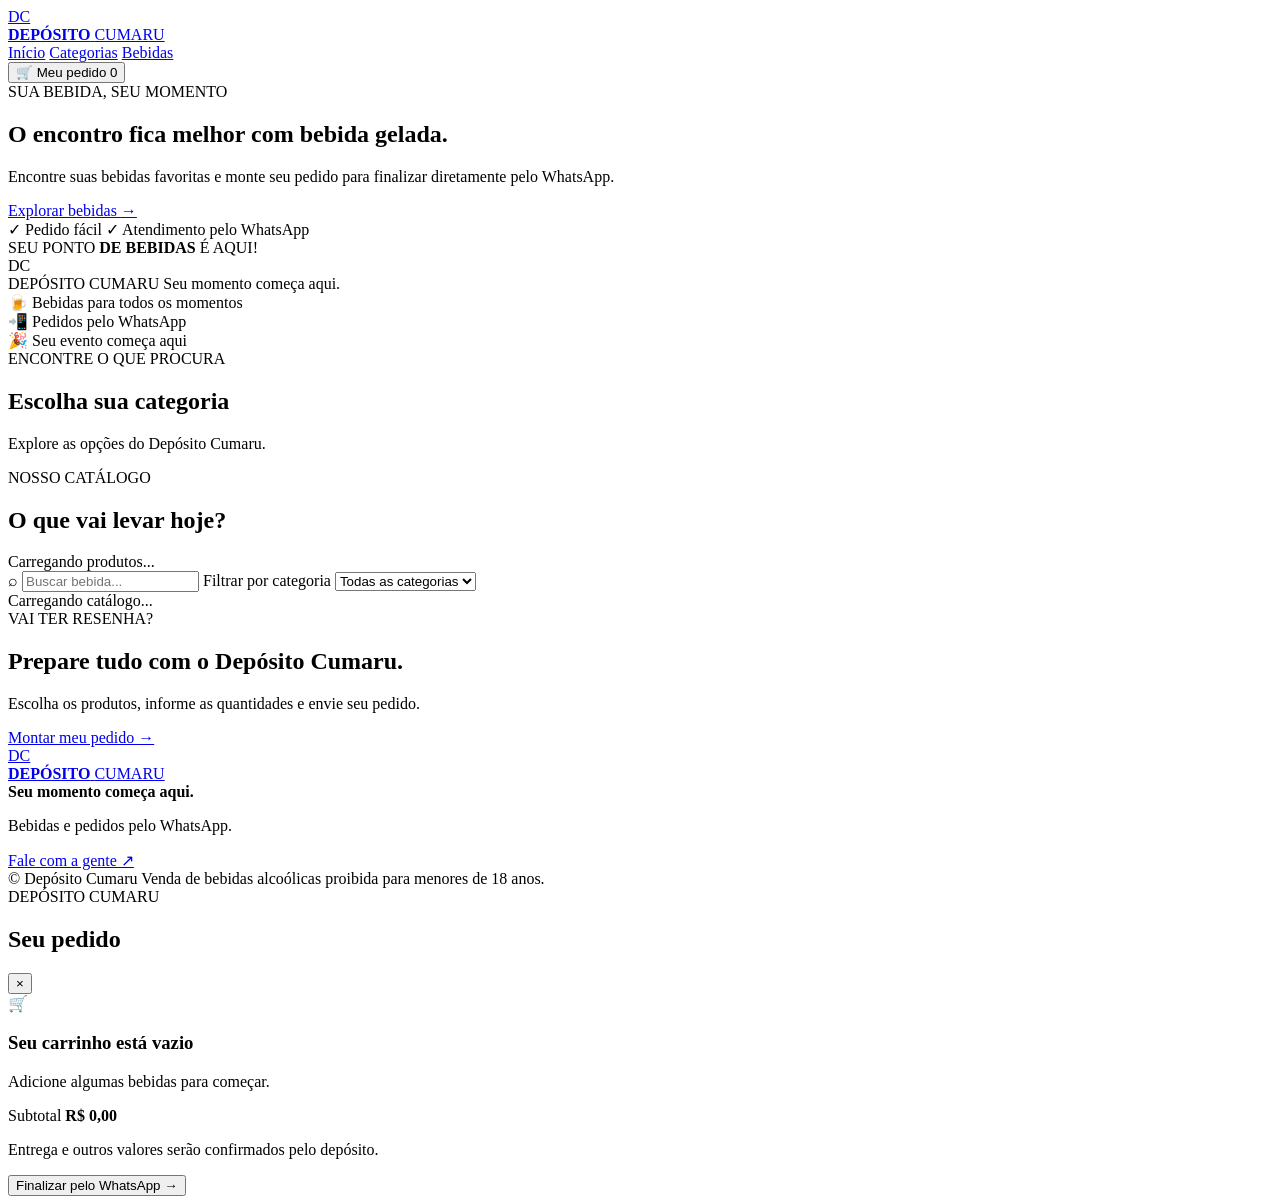
==== index.html @ f58489a1 "Create index.html" ====
<!DOCTYPE html>
<html lang="pt-BR">
<head>
  <meta charset="UTF-8">
  <meta name="viewport" content="width=device-width, initial-scale=1.0">
  <meta name="theme-color" content="#11120f">

  <title>Depósito Cumaru | Bebidas e Conveniência</title>

  <meta name="description"
    content="Peça suas bebidas no Depósito Cumaru. Confira nosso catálogo e faça seu pedido pelo WhatsApp.">

  <link rel="stylesheet" href="style.css">

  <script src="script.js" defer></script>
</head>

<body>

  <!-- AVISO DE EVENTO -->
  <div id="aviso-evento" class="aviso-evento" hidden>
    <span class="ponto-evento"></span>
    <span>Preços especiais para o evento de hoje!</span>
  </div>

  <!-- CABEÇALHO -->
  <header class="cabecalho">
    <div class="container cabecalho-conteudo">

      <a href="#" class="marca" aria-label="Depósito Cumaru - Início">
        <div class="marca-icone">DC</div>
        <div class="marca-textos">
          <strong>DEPÓSITO</strong>
          <span>CUMARU</span>
        </div>
      </a>

      <nav class="navegacao">
        <a href="#inicio">Início</a>
        <a href="#categorias">Categorias</a>
        <a href="#produtos">Bebidas</a>
      </nav>

      <button
        class="botao-carrinho"
        id="abrir-carrinho"
        type="button"
        aria-label="Abrir carrinho de compras">

        <span aria-hidden="true">🛒</span>
        <span>Meu pedido</span>
        <span class="contador-carrinho" id="contador-carrinho">0</span>
      </button>

    </div>
  </header>

  <main>

    <!-- DESTAQUE PRINCIPAL -->
    <section class="hero" id="inicio">
      <div class="container hero-conteudo">

        <div class="hero-texto">
          <span class="etiqueta">
            <span class="ponto-verde"></span>
            SUA BEBIDA, SEU MOMENTO
          </span>

          <h1>
            O encontro fica melhor
            com <span>bebida gelada.</span>
          </h1>

          <p>
            Encontre suas bebidas favoritas e monte seu pedido
            para finalizar diretamente pelo WhatsApp.
          </p>

          <a href="#produtos" class="botao-principal">
            Explorar bebidas <span aria-hidden="true">→</span>
          </a>

          <div class="hero-beneficios">
            <span>✓ Pedido fácil</span>
            <span>✓ Atendimento pelo WhatsApp</span>
          </div>
        </div>

        <div class="hero-imagem">
          <div class="hero-selo">
            <span>SEU PONTO</span>
            <strong>DE BEBIDAS</strong>
            <span>É AQUI!</span>
          </div>

          <div class="hero-grafismo" aria-hidden="true">DC</div>
          <div class="hero-legenda">
            <span>DEPÓSITO CUMARU</span>
            <span>Seu momento começa aqui.</span>
          </div>
        </div>

      </div>
    </section>

    <!-- FAIXA DE INFORMAÇÕES -->
    <section class="faixa-informacoes">
      <div class="container faixa-conteudo">
        <div>
          <span class="informacao-icone">🍺</span>
          <span>Bebidas para todos os momentos</span>
        </div>

        <div>
          <span class="informacao-icone">📲</span>
          <span>Pedidos pelo WhatsApp</span>
        </div>

        <div>
          <span class="informacao-icone">🎉</span>
          <span>Seu evento começa aqui</span>
        </div>
      </div>
    </section>

    <!-- CATEGORIAS -->
    <section class="secao secao-categorias" id="categorias">
      <div class="container">

        <div class="titulo-secao">
          <div>
            <span class="sobretitulo">ENCONTRE O QUE PROCURA</span>
            <h2>Escolha sua categoria</h2>
          </div>

          <p>Explore as opções do Depósito Cumaru.</p>
        </div>

        <div class="categorias-lista" id="lista-categorias">
          <!-- Gerado pelo JavaScript -->
        </div>

      </div>
    </section>

    <!-- CATÁLOGO -->
    <section class="secao secao-produtos" id="produtos">
      <div class="container">

        <div class="titulo-secao">
          <div>
            <span class="sobretitulo">NOSSO CATÁLOGO</span>
            <h2>O que vai levar hoje?</h2>
          </div>

          <span class="quantidade-produtos" id="quantidade-produtos">
            Carregando produtos...
          </span>
        </div>

        <div class="ferramentas-produtos">

          <label class="campo-busca">
            <span aria-hidden="true">⌕</span>
            <input
              type="search"
              id="buscar-produto"
              placeholder="Buscar bebida..."
              autocomplete="off"
              aria-label="Buscar produto">
          </label>

          <label class="campo-filtro">
            <span class="sr-only">Filtrar por categoria</span>
            <select id="filtro-categoria">
              <option value="todas">Todas as categorias</option>
            </select>
          </label>

        </div>

        <div class="mensagem-carregamento" id="estado-produtos" role="status">
          Carregando catálogo...
        </div>

        <div class="grade-produtos" id="grade-produtos">
          <!-- Os produtos serão carregados do produtos.json -->
        </div>

      </div>
    </section>

    <!-- CHAMADA PARA PEDIDOS -->
    <section class="secao-chamada">
      <div class="container chamada-conteudo">
        <div>
          <span class="sobretitulo">VAI TER RESENHA?</span>
          <h2>Prepare tudo com o Depósito Cumaru.</h2>
          <p>Escolha os produtos, informe as quantidades e envie seu pedido.</p>
        </div>

        <a href="#produtos" class="botao-principal botao-claro">
          Montar meu pedido →
        </a>
      </div>
    </section>

  </main>

  <!-- RODAPÉ -->
  <footer class="rodape">
    <div class="container rodape-conteudo">

      <a href="#inicio" class="marca marca-rodape">
        <div class="marca-icone">DC</div>
        <div class="marca-textos">
          <strong>DEPÓSITO</strong>
          <span>CUMARU</span>
        </div>
      </a>

      <div class="rodape-info">
        <strong>Seu momento começa aqui.</strong>
        <p>Bebidas e pedidos pelo WhatsApp.</p>
      </div>

      <a
        href="#"
        id="link-whatsapp-rodape"
        class="link-whatsapp"
        target="_blank"
        rel="noopener noreferrer">
        Fale com a gente ↗
      </a>

    </div>

    <div class="container rodape-final">
      <span>© <span id="ano-atual"></span> Depósito Cumaru</span>
      <span>Venda de bebidas alcoólicas proibida para menores de 18 anos.</span>
    </div>
  </footer>

  <!-- FUNDO DO CARRINHO -->
  <div class="fundo-modal" id="fundo-modal" hidden></div>

  <!-- CARRINHO LATERAL -->
  <aside
    class="painel-carrinho"
    id="painel-carrinho"
    aria-label="Seu pedido"
    aria-hidden="true"
    inert>

    <div class="carrinho-cabecalho">
      <div>
        <span class="sobretitulo">DEPÓSITO CUMARU</span>
        <h2>Seu pedido</h2>
      </div>

      <button
        type="button"
        class="botao-fechar"
        id="fechar-carrinho"
        aria-label="Fechar carrinho">×</button>
    </div>

    <div class="carrinho-itens" id="itens-carrinho">
      <div class="carrinho-vazio">
        <span aria-hidden="true">🛒</span>
        <h3>Seu carrinho está vazio</h3>
        <p>Adicione algumas bebidas para começar.</p>
      </div>
    </div>

    <div class="carrinho-rodape">
      <div class="linha-total">
        <span>Subtotal</span>
        <strong id="subtotal-carrinho">R$ 0,00</strong>
      </div>

      <p class="aviso-total">
        Entrega e outros valores serão confirmados pelo depósito.
      </p>

      <button
        type="button"
        class="botao-principal botao-finalizar"
        id="finalizar-pedido">
        Finalizar pelo WhatsApp →
      </button>
    </div>

  </aside>

  <!-- NOTIFICAÇÕES -->
  <div class="notificacao" id="notificacao" role="status" aria-live="polite"></div>

</body>
</html>
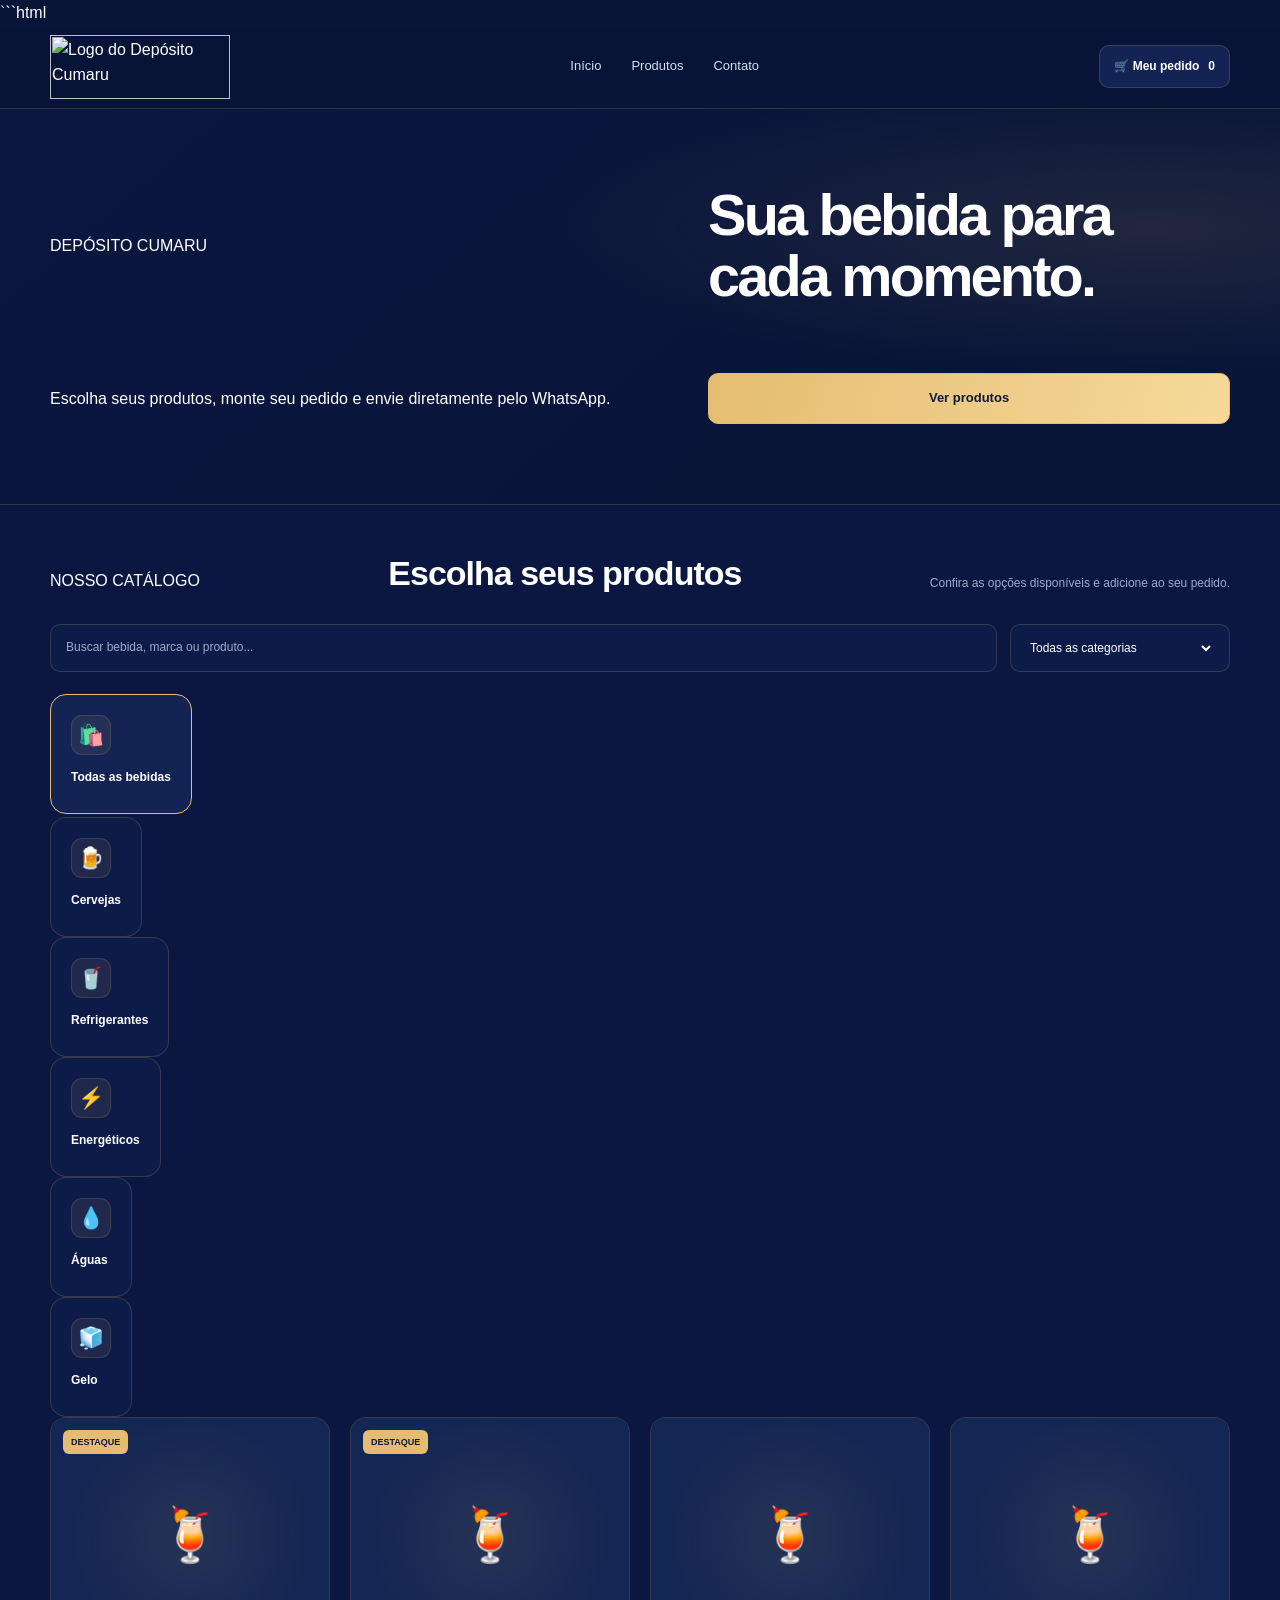
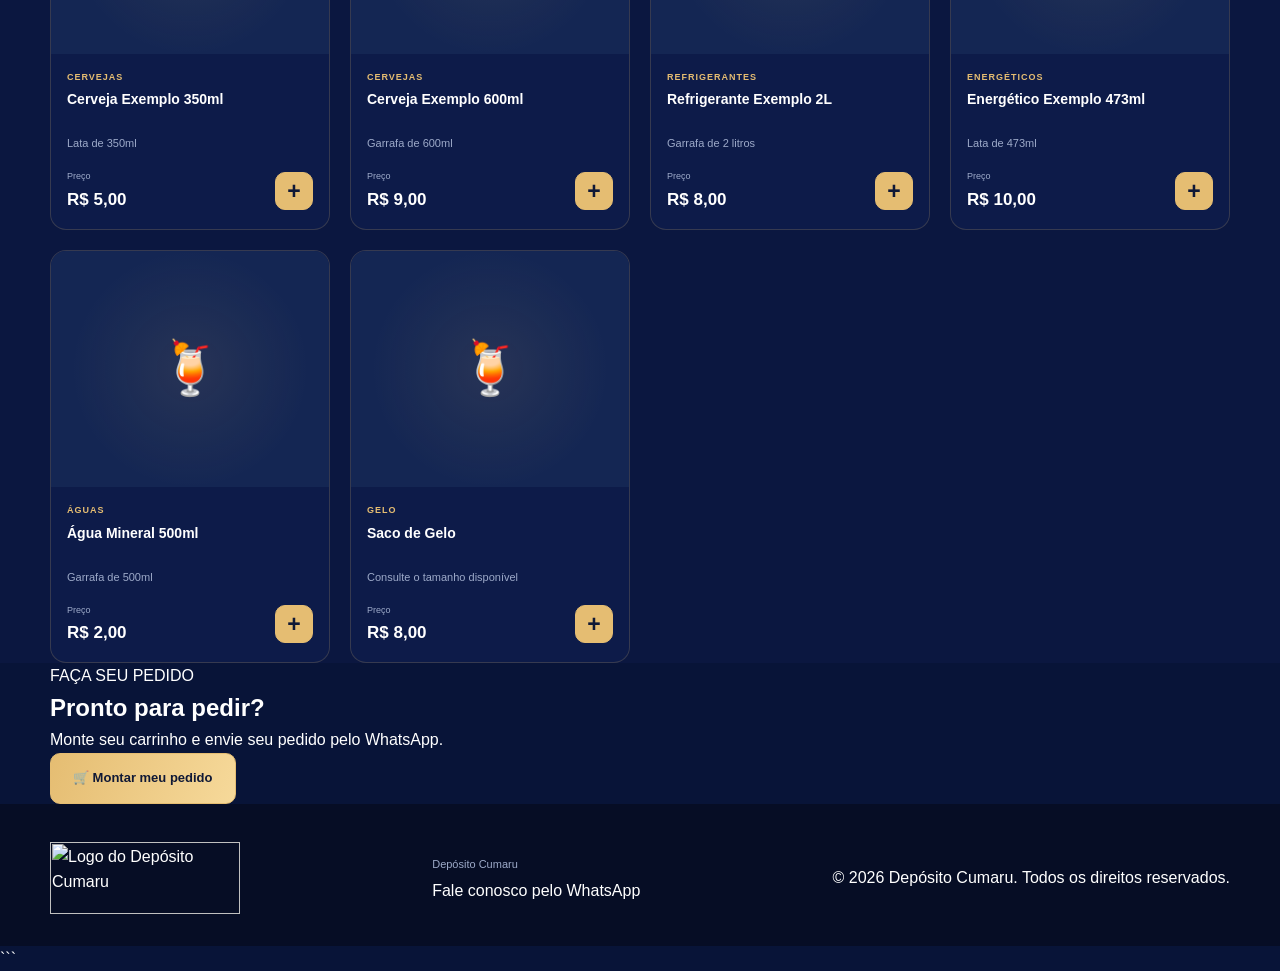
==== commit 8655eaeb: "Update index.html" ====
--- a/index.html
+++ b/index.html
@@ -1,302 +1,252 @@
-
+```html
 <!DOCTYPE html>
 <html lang="pt-BR">
 <head>
   <meta charset="UTF-8">
   <meta name="viewport" content="width=device-width, initial-scale=1.0">
-  <meta name="theme-color" content="#11120f">
-
+  <meta name="theme-color" content="#101F5C">
+  <meta name="description" content="Depósito Cumaru: bebidas, cervejas, refrigerantes, gelo e pedidos pelo WhatsApp.">
   <title>Depósito Cumaru | Bebidas e Conveniência</title>
 
-  <meta name="description"
-    content="Peça suas bebidas no Depósito Cumaru. Confira nosso catálogo e faça seu pedido pelo WhatsApp.">
-
   <link rel="stylesheet" href="style.css">
-
   <script src="script.js" defer></script>
 </head>
 
 <body>
-
-  <!-- AVISO DE EVENTO -->
-  <div id="aviso-evento" class="aviso-evento" hidden>
-    <span class="ponto-evento"></span>
-    <span>Preços especiais para o evento de hoje!</span>
-  </div>
-
-  <!-- CABEÇALHO -->
   <header class="cabecalho">
     <div class="container cabecalho-conteudo">
 
-      <a href="#" class="marca" aria-label="Depósito Cumaru - Início">
-        <div class="marca-icone">DC</div>
-        <div class="marca-textos">
-          <strong>DEPÓSITO</strong>
-          <span>CUMARU</span>
-        </div>
+      <a href="#inicio" class="marca" aria-label="Depósito Cumaru - Início">
+        <img
+          src="assets/logo-cumaru.jpeg"
+          alt="Logo do Depósito Cumaru"
+          class="logo-oficial"
+          width="180"
+          height="64">
       </a>
 
-      <nav class="navegacao">
+      <nav class="navegacao" aria-label="Menu principal">
         <a href="#inicio">Início</a>
-        <a href="#categorias">Categorias</a>
-        <a href="#produtos">Bebidas</a>
+        <a href="#produtos">Produtos</a>
+        <a href="#contato">Contato</a>
       </nav>
 
       <button
+        id="abrir-carrinho"
         class="botao-carrinho"
-        id="abrir-carrinho"
         type="button"
         aria-label="Abrir carrinho de compras">
-
-        <span aria-hidden="true">🛒</span>
-        <span>Meu pedido</span>
-        <span class="contador-carrinho" id="contador-carrinho">0</span>
+        🛒 Meu pedido
+        <span id="contador-carrinho">0</span>
       </button>
 
     </div>
   </header>
 
   <main>
-
-    <!-- DESTAQUE PRINCIPAL -->
-    <section class="hero" id="inicio">
+    <section id="inicio" class="hero">
       <div class="container hero-conteudo">
-
-        <div class="hero-texto">
-          <span class="etiqueta">
-            <span class="ponto-verde"></span>
-            SUA BEBIDA, SEU MOMENTO
-          </span>
-
-          <h1>
-            O encontro fica melhor
-            com <span>bebida gelada.</span>
-          </h1>
-
+        <span class="etiqueta-hero">DEPÓSITO CUMARU</span>
+
+        <h1>Sua bebida para cada momento.</h1>
+
+        <p>
+          Escolha seus produtos, monte seu pedido e envie
+          diretamente pelo WhatsApp.
+        </p>
+
+        <a href="#produtos" class="botao-principal">
+          Ver produtos
+        </a>
+      </div>
+    </section>
+
+    <section id="aviso-evento" class="aviso-evento" hidden>
+      <div class="container">
+        <p id="texto-aviso-evento"></p>
+      </div>
+    </section>
+
+    <section id="produtos" class="secao-produtos">
+      <div class="container">
+
+        <div class="titulo-secao">
+          <span class="subtitulo">NOSSO CATÁLOGO</span>
+          <h2>Escolha seus produtos</h2>
           <p>
-            Encontre suas bebidas favoritas e monte seu pedido
-            para finalizar diretamente pelo WhatsApp.
+            Confira as opções disponíveis e adicione ao seu pedido.
           </p>
-
-          <a href="#produtos" class="botao-principal">
-            Explorar bebidas <span aria-hidden="true">→</span>
-          </a>
-
-          <div class="hero-beneficios">
-            <span>✓ Pedido fácil</span>
-            <span>✓ Atendimento pelo WhatsApp</span>
-          </div>
-        </div>
-
-        <div class="hero-imagem">
-          <div class="hero-selo">
-            <span>SEU PONTO</span>
-            <strong>DE BEBIDAS</strong>
-            <span>É AQUI!</span>
-          </div>
-
-          <div class="hero-grafismo" aria-hidden="true">DC</div>
-          <div class="hero-legenda">
-            <span>DEPÓSITO CUMARU</span>
-            <span>Seu momento começa aqui.</span>
-          </div>
-        </div>
-
-      </div>
-    </section>
-
-    <!-- FAIXA DE INFORMAÇÕES -->
-    <section class="faixa-informacoes">
-      <div class="container faixa-conteudo">
-        <div>
-          <span class="informacao-icone">🍺</span>
-          <span>Bebidas para todos os momentos</span>
-        </div>
-
-        <div>
-          <span class="informacao-icone">📲</span>
-          <span>Pedidos pelo WhatsApp</span>
-        </div>
-
-        <div>
-          <span class="informacao-icone">🎉</span>
-          <span>Seu evento começa aqui</span>
-        </div>
-      </div>
-    </section>
-
-    <!-- CATEGORIAS -->
-    <section class="secao secao-categorias" id="categorias">
-      <div class="container">
-
-        <div class="titulo-secao">
-          <div>
-            <span class="sobretitulo">ENCONTRE O QUE PROCURA</span>
-            <h2>Escolha sua categoria</h2>
-          </div>
-
-          <p>Explore as opções do Depósito Cumaru.</p>
-        </div>
-
-        <div class="categorias-lista" id="lista-categorias">
-          <!-- Gerado pelo JavaScript -->
-        </div>
-
-      </div>
-    </section>
-
-    <!-- CATÁLOGO -->
-    <section class="secao secao-produtos" id="produtos">
-      <div class="container">
-
-        <div class="titulo-secao">
-          <div>
-            <span class="sobretitulo">NOSSO CATÁLOGO</span>
-            <h2>O que vai levar hoje?</h2>
-          </div>
-
-          <span class="quantidade-produtos" id="quantidade-produtos">
-            Carregando produtos...
-          </span>
         </div>
 
         <div class="ferramentas-produtos">
-
           <label class="campo-busca">
-            <span aria-hidden="true">⌕</span>
+            <span class="sr-only">Buscar produto</span>
             <input
+              id="buscar-produto"
               type="search"
-              id="buscar-produto"
-              placeholder="Buscar bebida..."
-              autocomplete="off"
-              aria-label="Buscar produto">
+              placeholder="Buscar bebida, marca ou produto..."
+              autocomplete="off">
           </label>
 
           <label class="campo-filtro">
             <span class="sr-only">Filtrar por categoria</span>
             <select id="filtro-categoria">
-              <option value="todas">Todas as categorias</option>
+              <option value="">Todas as categorias</option>
             </select>
           </label>
-
-        </div>
-
-        <div class="mensagem-carregamento" id="estado-produtos" role="status">
-          Carregando catálogo...
-        </div>
-
-        <div class="grade-produtos" id="grade-produtos">
-          <!-- Os produtos serão carregados do produtos.json -->
-        </div>
-
-      </div>
-    </section>
-
-    <!-- CHAMADA PARA PEDIDOS -->
-    <section class="secao-chamada">
-      <div class="container chamada-conteudo">
+        </div>
+
+        <div
+          id="lista-categorias"
+          class="lista-categorias"
+          aria-label="Categorias de produtos">
+        </div>
+
+        <div
+          id="grade-produtos"
+          class="grade-produtos"
+          aria-live="polite">
+          <p class="mensagem-carregamento">
+            Carregando produtos...
+          </p>
+        </div>
+
+        <p
+          id="mensagem-catalogo"
+          class="mensagem-catalogo"
+          role="status"
+          hidden>
+        </p>
+
+      </div>
+    </section>
+
+    <section id="contato" class="secao-contato">
+      <div class="container contato-conteudo">
+
         <div>
-          <span class="sobretitulo">VAI TER RESENHA?</span>
-          <h2>Prepare tudo com o Depósito Cumaru.</h2>
-          <p>Escolha os produtos, informe as quantidades e envie seu pedido.</p>
-        </div>
-
-        <a href="#produtos" class="botao-principal botao-claro">
-          Montar meu pedido →
-        </a>
-      </div>
-    </section>
-
+          <span class="subtitulo">FAÇA SEU PEDIDO</span>
+          <h2>Pronto para pedir?</h2>
+          <p>
+            Monte seu carrinho e envie seu pedido pelo WhatsApp.
+          </p>
+        </div>
+
+        <button
+          id="abrir-carrinho-contato"
+          class="botao-principal"
+          type="button">
+          🛒 Montar meu pedido
+        </button>
+
+      </div>
+    </section>
   </main>
 
-  <!-- RODAPÉ -->
   <footer class="rodape">
     <div class="container rodape-conteudo">
 
-      <a href="#inicio" class="marca marca-rodape">
-        <div class="marca-icone">DC</div>
-        <div class="marca-textos">
-          <strong>DEPÓSITO</strong>
-          <span>CUMARU</span>
-        </div>
+      <a
+        href="#inicio"
+        class="marca marca-rodape"
+        aria-label="Voltar ao início">
+
+        <img
+          src="assets/logo-cumaru.jpeg"
+          alt="Logo do Depósito Cumaru"
+          class="logo-oficial"
+          width="190"
+          height="72">
       </a>
 
       <div class="rodape-info">
-        <strong>Seu momento começa aqui.</strong>
-        <p>Bebidas e pedidos pelo WhatsApp.</p>
-      </div>
-
-      <a
-        href="#"
-        id="link-whatsapp-rodape"
-        class="link-whatsapp"
-        target="_blank"
-        rel="noopener noreferrer">
-        Fale com a gente ↗
-      </a>
-
-    </div>
-
-    <div class="container rodape-final">
-      <span>© <span id="ano-atual"></span> Depósito Cumaru</span>
-      <span>Venda de bebidas alcoólicas proibida para menores de 18 anos.</span>
+        <p class="nome-rodape">Depósito Cumaru</p>
+
+        <p id="endereco-rodape"></p>
+
+        <a
+          id="link-whatsapp-rodape"
+          href="#"
+          target="_blank"
+          rel="noopener noreferrer">
+          Fale conosco pelo WhatsApp
+        </a>
+      </div>
+
+      <p class="copyright">
+        © <span id="ano-atual"></span> Depósito Cumaru.
+        Todos os direitos reservados.
+      </p>
+
     </div>
   </footer>
 
-  <!-- FUNDO DO CARRINHO -->
-  <div class="fundo-modal" id="fundo-modal" hidden></div>
-
-  <!-- CARRINHO LATERAL -->
+  <div
+    id="fundo-modal"
+    class="fundo-modal"
+    hidden>
+  </div>
+
   <aside
+    id="painel-carrinho"
     class="painel-carrinho"
-    id="painel-carrinho"
-    aria-label="Seu pedido"
+    role="dialog"
+    aria-modal="true"
+    aria-labelledby="titulo-carrinho"
     aria-hidden="true"
-    inert>
-
-    <div class="carrinho-cabecalho">
+    tabindex="-1">
+
+    <div class="cabecalho-carrinho">
       <div>
-        <span class="sobretitulo">DEPÓSITO CUMARU</span>
-        <h2>Seu pedido</h2>
+        <span class="subtitulo">SEU PEDIDO</span>
+        <h2 id="titulo-carrinho">Meu carrinho</h2>
       </div>
 
       <button
+        id="fechar-carrinho"
+        class="botao-fechar"
         type="button"
-        class="botao-fechar"
-        id="fechar-carrinho"
-        aria-label="Fechar carrinho">×</button>
-    </div>
-
-    <div class="carrinho-itens" id="itens-carrinho">
-      <div class="carrinho-vazio">
-        <span aria-hidden="true">🛒</span>
-        <h3>Seu carrinho está vazio</h3>
-        <p>Adicione algumas bebidas para começar.</p>
-      </div>
-    </div>
-
-    <div class="carrinho-rodape">
-      <div class="linha-total">
-        <span>Subtotal</span>
+        aria-label="Fechar carrinho">
+        ×
+      </button>
+    </div>
+
+    <div
+      id="itens-carrinho"
+      class="itens-carrinho"
+      aria-live="polite">
+      <p>Seu carrinho está vazio.</p>
+    </div>
+
+    <div class="resumo-carrinho">
+      <div class="linha-subtotal">
+        <span>Subtotal estimado</span>
         <strong id="subtotal-carrinho">R$ 0,00</strong>
       </div>
 
-      <p class="aviso-total">
-        Entrega e outros valores serão confirmados pelo depósito.
+      <p class="observacao-carrinho">
+        O valor final, a disponibilidade e a entrega serão
+        confirmados pelo depósito.
       </p>
 
       <button
-        type="button"
+        id="finalizar-pedido"
         class="botao-principal botao-finalizar"
-        id="finalizar-pedido">
-        Finalizar pelo WhatsApp →
+        type="button">
+        Finalizar pelo WhatsApp
       </button>
     </div>
 
   </aside>
 
-  <!-- NOTIFICAÇÕES -->
-  <div class="notificacao" id="notificacao" role="status" aria-live="polite"></div>
+  <div
+    id="notificacao"
+    class="notificacao"
+    role="status"
+    aria-live="polite"
+    hidden>
+  </div>
 
 </body>
 </html>
+```
--- a/style.css
+++ b/style.css
@@ -0,0 +1,1419 @@
+
+/* =========================================
+   DEPÓSITO CUMARU
+   Identidade: Azul-marinho + Dourado
+========================================= */
+
+:root {
+  --fundo: #081438;
+  --fundo-secundario: #0d1b49;
+  --card: #122354;
+  --card-hover: #192d61;
+
+  --azul: #172a65;
+  --azul-claro: #233b7d;
+
+  --dourado: #e5bd72;
+  --dourado-claro: #f6d99a;
+  --dourado-escuro: #ad7c31;
+
+  --branco: #ffffff;
+  --texto: #d7ddef;
+  --texto-fraco: #9daac9;
+  --borda: rgba(229, 189, 114, 0.19);
+
+  --perigo: #ff7777;
+  --raio: 16px;
+  --largura: 1180px;
+}
+
+* {
+  box-sizing: border-box;
+  margin: 0;
+  padding: 0;
+}
+
+html {
+  scroll-behavior: smooth;
+  scroll-padding-top: 100px;
+}
+
+body {
+  background: var(--fundo);
+  color: var(--branco);
+  font-family: Arial, Helvetica, sans-serif;
+  line-height: 1.6;
+  -webkit-font-smoothing: antialiased;
+}
+
+body.modal-aberto {
+  overflow: hidden;
+}
+
+button,
+input,
+select {
+  font: inherit;
+}
+
+button,
+a,
+select {
+  -webkit-tap-highlight-color: transparent;
+}
+
+button {
+  cursor: pointer;
+}
+
+button:disabled {
+  cursor: not-allowed;
+  opacity: 0.5;
+}
+
+button:focus-visible,
+a:focus-visible,
+input:focus-visible,
+select:focus-visible {
+  outline: 2px solid var(--dourado);
+  outline-offset: 4px;
+}
+
+a {
+  color: inherit;
+  text-decoration: none;
+}
+
+img {
+  display: block;
+  max-width: 100%;
+}
+
+[hidden] {
+  display: none !important;
+}
+
+.container {
+  width: min(var(--largura), calc(100% - 40px));
+  margin-inline: auto;
+}
+
+.sr-only {
+  position: absolute;
+  width: 1px;
+  height: 1px;
+  padding: 0;
+  margin: -1px;
+  overflow: hidden;
+  clip: rect(0, 0, 0, 0);
+  white-space: nowrap;
+  border: 0;
+}
+
+/* AVISO DE EVENTO */
+
+.aviso-evento {
+  display: flex;
+  align-items: center;
+  justify-content: center;
+  gap: 10px;
+  padding: 10px 16px;
+  background: linear-gradient(
+    100deg,
+    var(--dourado-escuro),
+    var(--dourado-claro),
+    var(--dourado)
+  );
+  color: #101936;
+  font-size: 12px;
+  font-weight: 900;
+  text-align: center;
+}
+
+.ponto-evento,
+.ponto-verde {
+  width: 8px;
+  height: 8px;
+  flex: 0 0 8px;
+  border-radius: 50%;
+  background: currentColor;
+}
+
+/* CABEÇALHO */
+
+.cabecalho {
+  position: sticky;
+  top: 0;
+  z-index: 20;
+  background: rgba(8, 20, 56, 0.96);
+  border-bottom: 1px solid var(--borda);
+  backdrop-filter: blur(16px);
+}
+
+.cabecalho-conteudo {
+  min-height: 82px;
+  display: flex;
+  align-items: center;
+  justify-content: space-between;
+  gap: 24px;
+}
+
+.marca {
+  display: inline-flex;
+  align-items: center;
+  gap: 11px;
+  flex-shrink: 0;
+}
+
+.marca-icone {
+  width: 47px;
+  height: 47px;
+  display: grid;
+  place-items: center;
+  border: 2px solid var(--dourado);
+  border-radius: 50%;
+  color: var(--dourado);
+  font-size: 17px;
+  font-weight: 900;
+  letter-spacing: -1px;
+}
+
+.marca-textos {
+  display: flex;
+  flex-direction: column;
+  line-height: 1.1;
+  letter-spacing: 2px;
+}
+
+.marca-textos strong {
+  font-size: 13px;
+  font-weight: 900;
+}
+
+.marca-textos span {
+  margin-top: 5px;
+  color: var(--dourado);
+  font-size: 12px;
+  font-weight: 800;
+  letter-spacing: 4px;
+}
+
+.navegacao {
+  display: flex;
+  align-items: center;
+  gap: 30px;
+}
+
+.navegacao a {
+  color: var(--texto);
+  font-size: 13px;
+  transition: color 0.2s;
+}
+
+.navegacao a:hover {
+  color: var(--dourado);
+}
+
+.botao-carrinho {
+  display: flex;
+  align-items: center;
+  justify-content: center;
+  gap: 9px;
+  padding: 11px 14px;
+  border: 1px solid var(--borda);
+  border-radius: 10px;
+  background: var(--card);
+  color: var(--branco);
+  font-size: 12px;
+  font-weight: 700;
+  white-space: nowrap;
+  transition: background 0.2s, border-color 0.2s;
+}
+
+.botao-carrinho:hover {
+  background: var(--card-hover);
+  border-color: var(--dourado);
+}
+
+.contador-carrinho {
+  min-width: 23px;
+  height: 23px;
+  display: grid;
+  place-items: center;
+  padding-inline: 5px;
+  border-radius: 7px;
+  background: var(--dourado);
+  color: #101936;
+  font-size: 11px;
+  font-weight: 900;
+}
+
+/* DESTAQUE PRINCIPAL */
+
+.hero {
+  position: relative;
+  overflow: hidden;
+  padding: 76px 0 80px;
+  background:
+    radial-gradient(
+      ellipse at 90% 30%,
+      rgba(229, 189, 114, 0.11),
+      transparent 38%
+    ),
+    linear-gradient(140deg, #0b1740, #081438 70%);
+}
+
+.hero-conteudo {
+  display: grid;
+  grid-template-columns: 1fr 0.88fr;
+  align-items: center;
+  gap: 65px;
+}
+
+.hero-texto {
+  position: relative;
+  z-index: 1;
+}
+
+.etiqueta {
+  display: inline-flex;
+  align-items: center;
+  gap: 10px;
+  margin-bottom: 24px;
+  color: var(--dourado);
+  font-size: 11px;
+  font-weight: 800;
+  letter-spacing: 2px;
+}
+
+.ponto-verde {
+  background: var(--dourado);
+  box-shadow: 0 0 12px rgba(229, 189, 114, 0.45);
+}
+
+.hero h1 {
+  max-width: 620px;
+  font-size: clamp(38px, 4.5vw, 62px);
+  line-height: 1.07;
+  letter-spacing: -2.8px;
+  font-weight: 900;
+}
+
+.hero h1 span {
+  color: var(--dourado);
+}
+
+.hero-texto > p {
+  max-width: 470px;
+  margin-top: 24px;
+  color: var(--texto);
+  font-size: 15px;
+  line-height: 1.9;
+}
+
+.botao-principal {
+  display: inline-flex;
+  align-items: center;
+  justify-content: center;
+  gap: 15px;
+  min-height: 51px;
+  padding: 0 22px;
+  border: 1px solid var(--dourado);
+  border-radius: 10px;
+  background: linear-gradient(
+    110deg,
+    var(--dourado),
+    var(--dourado-claro)
+  );
+  color: #101936;
+  font-size: 13px;
+  font-weight: 900;
+  transition:
+    transform 0.2s,
+    background 0.2s,
+    box-shadow 0.2s;
+}
+
+.hero-texto > .botao-principal {
+  margin-top: 30px;
+}
+
+.botao-principal:hover {
+  background: var(--dourado-claro);
+  box-shadow: 0 8px 25px rgba(229, 189, 114, 0.17);
+  transform: translateY(-2px);
+}
+
+.hero-beneficios {
+  display: flex;
+  flex-wrap: wrap;
+  gap: 22px;
+  margin-top: 26px;
+  color: var(--texto-fraco);
+  font-size: 11px;
+}
+
+/* PAINEL DECORATIVO DO HERO */
+
+.hero-imagem {
+  position: relative;
+  min-height: 390px;
+  display: flex;
+  align-items: center;
+  justify-content: center;
+  overflow: hidden;
+  border: 1px solid rgba(229, 189, 114, 0.25);
+  border-radius: 24px 7px 24px 7px;
+  background:
+    radial-gradient(
+      circle at 50% 45%,
+      rgba(229, 189, 114, 0.15),
+      transparent 45%
+    ),
+    linear-gradient(145deg, #1b2e69, #0b1538 75%);
+}
+
+.hero-imagem::before,
+.hero-imagem::after {
+  content: "";
+  position: absolute;
+  border: 1px solid rgba(229, 189, 114, 0.18);
+  border-radius: 50%;
+}
+
+.hero-imagem::before {
+  width: 280px;
+  height: 280px;
+}
+
+.hero-imagem::after {
+  width: 350px;
+  height: 350px;
+}
+
+.hero-grafismo {
+  color: rgba(229, 189, 114, 0.1);
+  font-size: clamp(150px, 22vw, 260px);
+  line-height: 1;
+  font-weight: 900;
+  letter-spacing: -20px;
+  transform: rotate(-10deg);
+  user-select: none;
+}
+
+.hero-selo {
+  position: absolute;
+  z-index: 1;
+  top: 45px;
+  right: 35px;
+  display: flex;
+  flex-direction: column;
+  align-items: center;
+  padding: 15px 19px;
+  border: 1px solid rgba(229, 189, 114, 0.48);
+  border-radius: 12px;
+  background: rgba(8, 20, 56, 0.82);
+  color: var(--texto);
+  font-size: 9px;
+  letter-spacing: 2px;
+}
+
+.hero-selo strong {
+  margin: 5px 0;
+  color: var(--dourado);
+  font-size: 13px;
+}
+
+.hero-legenda {
+  position: absolute;
+  z-index: 1;
+  right: 25px;
+  bottom: 25px;
+  left: 25px;
+  display: flex;
+  flex-direction: column;
+  gap: 3px;
+  padding-top: 15px;
+  border-top: 1px solid var(--borda);
+}
+
+.hero-legenda span:first-child {
+  color: var(--dourado);
+  font-size: 10px;
+  font-weight: 900;
+  letter-spacing: 2px;
+}
+
+.hero-legenda span:last-child {
+  color: var(--texto);
+  font-size: 12px;
+}
+
+/* FAIXA DE INFORMAÇÕES */
+
+.faixa-informacoes {
+  border-top: 1px solid var(--borda);
+  border-bottom: 1px solid var(--borda);
+  background: #0c1942;
+}
+
+.faixa-conteudo {
+  display: grid;
+  grid-template-columns: repeat(3, 1fr);
+  gap: 20px;
+  padding-block: 22px;
+}
+
+.faixa-conteudo > div {
+  display: flex;
+  align-items: center;
+  justify-content: center;
+  gap: 11px;
+  color: var(--texto);
+  font-size: 12px;
+  text-align: center;
+}
+
+.informacao-icone {
+  font-size: 18px;
+}
+
+/* SEÇÕES */
+
+.secao {
+  padding: 76px 0;
+}
+
+.secao-categorias {
+  padding-bottom: 35px;
+}
+
+.titulo-secao {
+  display: flex;
+  align-items: flex-end;
+  justify-content: space-between;
+  gap: 24px;
+  margin-bottom: 30px;
+}
+
+.sobretitulo {
+  display: block;
+  margin-bottom: 9px;
+  color: var(--dourado);
+  font-size: 10px;
+  font-weight: 900;
+  letter-spacing: 2px;
+}
+
+.titulo-secao h2,
+.carrinho-cabecalho h2 {
+  font-size: clamp(25px, 3vw, 34px);
+  line-height: 1.2;
+  letter-spacing: -1px;
+}
+
+.titulo-secao > p,
+.quantidade-produtos {
+  color: var(--texto-fraco);
+  font-size: 12px;
+}
+
+.quantidade-produtos {
+  white-space: nowrap;
+}
+
+/* CATEGORIAS */
+
+.categorias-lista {
+  display: grid;
+  grid-template-columns: repeat(5, minmax(0, 1fr));
+  gap: 14px;
+}
+
+.categoria-card {
+  display: flex;
+  flex-direction: column;
+  align-items: flex-start;
+  gap: 13px;
+  min-height: 120px;
+  padding: 20px;
+  border: 1px solid var(--borda);
+  border-radius: var(--raio);
+  background: var(--fundo-secundario);
+  color: var(--branco);
+  text-align: left;
+  transition:
+    border-color 0.2s,
+    background 0.2s,
+    transform 0.2s;
+}
+
+.categoria-card:hover,
+.categoria-card.ativa {
+  border-color: var(--dourado);
+  background: var(--card);
+  transform: translateY(-3px);
+}
+
+.categoria-icone {
+  display: grid;
+  place-items: center;
+  width: 40px;
+  height: 40px;
+  border: 1px solid rgba(229, 189, 114, 0.15);
+  border-radius: 11px;
+  background: rgba(229, 189, 114, 0.09);
+  font-size: 21px;
+}
+
+.categoria-card strong {
+  font-size: 12px;
+}
+
+/* CATÁLOGO DE PRODUTOS */
+
+.secao-produtos {
+  padding-top: 48px;
+  background: #0b1740;
+  border-top: 1px solid var(--borda);
+}
+
+.ferramentas-produtos {
+  display: grid;
+  grid-template-columns: 1fr 220px;
+  gap: 13px;
+  margin-bottom: 25px;
+}
+
+.campo-busca,
+.campo-filtro {
+  display: flex;
+  align-items: center;
+  gap: 11px;
+  min-height: 48px;
+  padding: 0 15px;
+  border: 1px solid var(--borda);
+  border-radius: 10px;
+  background: var(--fundo-secundario);
+  color: var(--texto-fraco);
+}
+
+.campo-busca > span {
+  font-size: 25px;
+}
+
+.campo-busca input,
+.campo-filtro select {
+  width: 100%;
+  min-width: 0;
+  border: none;
+  outline: none;
+  background: transparent;
+  color: var(--branco);
+  font-size: 12px;
+}
+
+.campo-busca input::placeholder {
+  color: var(--texto-fraco);
+}
+
+.campo-filtro select {
+  cursor: pointer;
+}
+
+.campo-filtro option {
+  background: var(--fundo-secundario);
+  color: var(--branco);
+}
+
+.mensagem-carregamento {
+  margin-bottom: 18px;
+  color: var(--texto-fraco);
+  font-size: 13px;
+}
+
+.grade-produtos {
+  display: grid;
+  grid-template-columns: repeat(4, minmax(0, 1fr));
+  gap: 20px;
+}
+
+.produto-card {
+  min-width: 0;
+  overflow: hidden;
+  border: 1px solid var(--borda);
+  border-radius: var(--raio);
+  background: var(--fundo-secundario);
+  transition:
+    transform 0.2s,
+    border-color 0.2s;
+}
+
+.produto-card:hover {
+  transform: translateY(-4px);
+  border-color: rgba(229, 189, 114, 0.5);
+}
+
+.produto-imagem {
+  position: relative;
+  display: grid;
+  place-items: center;
+  aspect-ratio: 1 / 0.85;
+  overflow: hidden;
+  background:
+    radial-gradient(
+      circle at 50% 50%,
+      rgba(229, 189, 114, 0.09),
+      transparent 65%
+    ),
+    #142653;
+}
+
+.produto-imagem img {
+  width: 100%;
+  height: 100%;
+  object-fit: contain;
+  padding: 16px;
+  transition: transform 0.3s;
+}
+
+.produto-card:hover .produto-imagem img {
+  transform: scale(1.04);
+}
+
+.produto-placeholder {
+  display: grid;
+  place-items: center;
+  width: 100%;
+  height: 100%;
+  color: var(--dourado);
+  font-size: 52px;
+}
+
+.etiqueta-oferta,
+.etiqueta-indisponivel {
+  position: absolute;
+  top: 12px;
+  left: 12px;
+  z-index: 1;
+  padding: 5px 8px;
+  border-radius: 6px;
+  background: var(--dourado);
+  color: #101936;
+  font-size: 9px;
+  font-weight: 900;
+  text-transform: uppercase;
+}
+
+.etiqueta-indisponivel {
+  background: #35405f;
+  color: var(--branco);
+}
+
+.produto-info {
+  padding: 16px;
+}
+
+.produto-categoria {
+  display: block;
+  margin-bottom: 5px;
+  color: var(--dourado);
+  font-size: 9px;
+  font-weight: 800;
+  letter-spacing: 1px;
+  text-transform: uppercase;
+}
+
+.produto-info h3 {
+  min-height: 42px;
+  font-size: 14px;
+  line-height: 1.5;
+}
+
+.produto-descricao {
+  min-height: 18px;
+  margin-top: 4px;
+  color: var(--texto-fraco);
+  font-size: 11px;
+}
+
+.produto-rodape {
+  display: flex;
+  align-items: center;
+  justify-content: space-between;
+  gap: 8px;
+  margin-top: 16px;
+}
+
+.produto-preco {
+  display: flex;
+  flex-direction: column;
+  gap: 2px;
+}
+
+.produto-preco small {
+  color: var(--texto-fraco);
+  font-size: 9px;
+}
+
+.produto-preco strong {
+  font-size: 17px;
+  font-weight: 900;
+  white-space: nowrap;
+}
+
+.botao-adicionar {
+  width: 38px;
+  height: 38px;
+  flex: 0 0 38px;
+  display: grid;
+  place-items: center;
+  border: 1px solid var(--dourado);
+  border-radius: 10px;
+  background: var(--dourado);
+  color: #101936;
+  font-size: 23px;
+  font-weight: 800;
+  transition: background 0.2s, transform 0.2s;
+}
+
+.botao-adicionar:hover {
+  background: var(--dourado-claro);
+  transform: scale(1.05);
+}
+
+.botao-adicionar:disabled {
+  border-color: #35405f;
+  background: #35405f;
+  color: var(--texto-fraco);
+  transform: none;
+}
+
+.estado-vazio {
+  grid-column: 1 / -1;
+  padding: 55px 20px;
+  border: 1px dashed var(--borda);
+  border-radius: var(--raio);
+  color: var(--texto-fraco);
+  text-align: center;
+}
+
+.estado-vazio strong {
+  display: block;
+  margin-bottom: 8px;
+  color: var(--branco);
+}
+
+/* CHAMADA PARA PEDIDOS */
+
+.secao-chamada {
+  padding: 58px 0;
+  background:
+    radial-gradient(
+      ellipse at 85% 50%,
+      rgba(229, 189, 114, 0.12),
+      transparent 45%
+    ),
+    #10204e;
+  border-top: 1px solid var(--borda);
+  border-bottom: 1px solid var(--borda);
+}
+
+.chamada-conteudo {
+  display: flex;
+  align-items: center;
+  justify-content: space-between;
+  gap: 30px;
+}
+
+.chamada-conteudo h2 {
+  max-width: 580px;
+  font-size: clamp(25px, 3.5vw, 38px);
+  line-height: 1.2;
+  letter-spacing: -1px;
+}
+
+.chamada-conteudo p {
+  margin-top: 12px;
+  color: var(--texto);
+  font-size: 13px;
+}
+
+.botao-claro {
+  flex-shrink: 0;
+}
+
+/* RODAPÉ */
+
+.rodape {
+  padding-top: 38px;
+  background: #060d25;
+}
+
+.rodape-conteudo {
+  display: flex;
+  align-items: center;
+  justify-content: space-between;
+  gap: 25px;
+  padding-bottom: 32px;
+}
+
+.rodape-info strong {
+  font-size: 12px;
+}
+
+.rodape-info p {
+  margin-top: 4px;
+  color: var(--texto-fraco);
+  font-size: 11px;
+}
+
+.link-whatsapp {
+  color: var(--dourado);
+  font-size: 12px;
+  font-weight: 800;
+}
+
+.link-whatsapp:hover {
+  text-decoration: underline;
+}
+
+.rodape-final {
+  display: flex;
+  justify-content: space-between;
+  gap: 15px;
+  padding-block: 19px;
+  border-top: 1px solid var(--borda);
+  color: var(--texto-fraco);
+  font-size: 10px;
+}
+
+/* CARRINHO LATERAL */
+
+.fundo-modal {
+  position: fixed;
+  z-index: 40;
+  inset: 0;
+  background: rgba(0, 0, 0, 0.75);
+  backdrop-filter: blur(3px);
+}
+
+.painel-carrinho {
+  position: fixed;
+  z-index: 41;
+  top: 0;
+  right: 0;
+  bottom: 0;
+  display: flex;
+  flex-direction: column;
+  width: min(440px, 100%);
+  background: #0b1740;
+  border-left: 1px solid var(--borda);
+  box-shadow: -15px 0 50px rgba(0, 0, 0, 0.3);
+  transform: translateX(105%);
+  visibility: hidden;
+  transition:
+    transform 0.28s ease,
+    visibility 0.28s;
+}
+
+.painel-carrinho.aberto {
+  transform: translateX(0);
+  visibility: visible;
+}
+
+.carrinho-cabecalho {
+  display: flex;
+  align-items: center;
+  justify-content: space-between;
+  gap: 15px;
+  padding: 25px;
+  border-bottom: 1px solid var(--borda);
+}
+
+.carrinho-cabecalho .sobretitulo {
+  margin-bottom: 5px;
+}
+
+.carrinho-cabecalho h2 {
+  font-size: 24px;
+}
+
+.botao-fechar {
+  width: 39px;
+  height: 39px;
+  border: 1px solid var(--borda);
+  border-radius: 10px;
+  background: var(--card);
+  color: var(--branco);
+  font-size: 27px;
+  line-height: 1;
+}
+
+.botao-fechar:hover {
+  border-color: var(--dourado);
+}
+
+.carrinho-itens {
+  flex: 1;
+  overflow-y: auto;
+  padding: 20px 25px;
+}
+
+.carrinho-vazio {
+  display: flex;
+  flex-direction: column;
+  align-items: center;
+  justify-content: center;
+  min-height: 250px;
+  text-align: center;
+}
+
+.carrinho-vazio > span {
+  margin-bottom: 14px;
+  font-size: 45px;
+}
+
+.carrinho-vazio h3 {
+  font-size: 16px;
+}
+
+.carrinho-vazio p {
+  margin-top: 8px;
+  color: var(--texto-fraco);
+  font-size: 12px;
+}
+
+.item-carrinho {
+  display: grid;
+  grid-template-columns: 1fr auto;
+  gap: 12px;
+  padding: 18px 0;
+  border-bottom: 1px solid var(--borda);
+}
+
+.item-carrinho h3 {
+  font-size: 13px;
+  line-height: 1.5;
+}
+
+.item-carrinho-preco {
+  margin-top: 5px;
+  color: var(--dourado);
+  font-size: 12px;
+  font-weight: 800;
+}
+
+.item-carrinho-controles {
+  display: flex;
+  align-items: center;
+  gap: 9px;
+  margin-top: 12px;
+}
+
+.botao-quantidade {
+  width: 29px;
+  height: 29px;
+  border: 1px solid var(--borda);
+  border-radius: 7px;
+  background: var(--card);
+  color: var(--branco);
+  font-size: 16px;
+}
+
+.botao-quantidade:hover {
+  border-color: var(--dourado);
+}
+
+.item-carrinho-controles span {
+  min-width: 18px;
+  font-size: 12px;
+  text-align: center;
+}
+
+.botao-remover {
+  align-self: start;
+  padding: 4px;
+  border: none;
+  background: transparent;
+  color: var(--texto-fraco);
+  font-size: 11px;
+}
+
+.botao-remover:hover {
+  color: var(--perigo);
+}
+
+.carrinho-rodape {
+  padding: 22px 25px;
+  border-top: 1px solid var(--borda);
+  background: #08122f;
+}
+
+.linha-total {
+  display: flex;
+  align-items: center;
+  justify-content: space-between;
+  gap: 15px;
+}
+
+.linha-total span {
+  color: var(--texto);
+  font-size: 13px;
+}
+
+.linha-total strong {
+  color: var(--dourado);
+  font-size: 23px;
+}
+
+.aviso-total {
+  margin-top: 7px;
+  color: var(--texto-fraco);
+  font-size: 10px;
+  line-height: 1.6;
+}
+
+.botao-finalizar {
+  width: 100%;
+  margin-top: 20px;
+}
+
+/* NOTIFICAÇÕES */
+
+.notificacao {
+  position: fixed;
+  z-index: 60;
+  right: 20px;
+  bottom: 20px;
+  max-width: calc(100% - 40px);
+  padding: 14px 18px;
+  border: 1px solid var(--borda);
+  border-radius: 10px;
+  background: #142653;
+  color: var(--branco);
+  box-shadow: 0 10px 35px rgba(0, 0, 0, 0.3);
+  font-size: 12px;
+  opacity: 0;
+  visibility: hidden;
+  transform: translateY(10px);
+  transition:
+    opacity 0.2s,
+    transform 0.2s,
+    visibility 0.2s;
+}
+
+.notificacao.visivel {
+  opacity: 1;
+  visibility: visible;
+  transform: translateY(0);
+}
+
+/* RESPONSIVIDADE */
+
+@media (min-width: 1500px) {
+  :root {
+    --largura: 1260px;
+  }
+}
+
+@media (max-width: 1000px) {
+  .hero-conteudo {
+    gap: 35px;
+  }
+
+  .hero-imagem {
+    min-height: 330px;
+  }
+
+  .categorias-lista {
+    grid-template-columns: repeat(3, minmax(0, 1fr));
+  }
+
+  .grade-produtos {
+    grid-template-columns: repeat(3, minmax(0, 1fr));
+  }
+
+  .navegacao {
+    gap: 18px;
+  }
+}
+
+@media (max-width: 720px) {
+  .container {
+    width: calc(100% - 30px);
+  }
+
+  .cabecalho-conteudo {
+    min-height: 70px;
+    gap: 12px;
+  }
+
+  .marca {
+    gap: 8px;
+  }
+
+  .marca-icone {
+    width: 39px;
+    height: 39px;
+    font-size: 14px;
+  }
+
+  .marca-textos strong {
+    font-size: 11px;
+  }
+
+  .marca-textos span {
+    font-size: 10px;
+    letter-spacing: 3px;
+  }
+
+  .navegacao {
+    display: none;
+  }
+
+  .botao-carrinho {
+    gap: 6px;
+    padding: 9px;
+    font-size: 11px;
+  }
+
+  .hero {
+    padding: 48px 0;
+  }
+
+  .hero-conteudo {
+    grid-template-columns: 1fr;
+    gap: 34px;
+  }
+
+  .hero h1 {
+    max-width: 520px;
+    font-size: clamp(37px, 9vw, 53px);
+    letter-spacing: -1.8px;
+  }
+
+  .hero-texto > p {
+    font-size: 13px;
+  }
+
+  .hero-imagem {
+    min-height: 260px;
+  }
+
+  .hero-grafismo {
+    font-size: 175px;
+  }
+
+  .hero-imagem::before {
+    width: 200px;
+    height: 200px;
+  }
+
+  .hero-imagem::after {
+    width: 255px;
+    height: 255px;
+  }
+
+  .hero-selo {
+    top: 20px;
+    right: 15px;
+    padding: 10px 12px;
+  }
+
+  .hero-legenda {
+    right: 15px;
+    bottom: 15px;
+    left: 15px;
+  }
+
+  .hero-beneficios {
+    gap: 12px;
+    font-size: 10px;
+  }
+
+  .faixa-conteudo {
+    grid-template-columns: 1fr;
+    gap: 15px;
+    padding-block: 20px;
+  }
+
+  .faixa-conteudo > div {
+    justify-content: flex-start;
+    font-size: 11px;
+  }
+
+  .secao {
+    padding: 50px 0;
+  }
+
+  .titulo-secao {
+    align-items: flex-start;
+    flex-direction: column;
+    gap: 8px;
+    margin-bottom: 23px;
+  }
+
+  .titulo-secao h2 {
+    font-size: 28px;
+  }
+
+  .titulo-secao > p {
+    font-size: 11px;
+  }
+
+  .categorias-lista {
+    grid-template-columns: repeat(2, minmax(0, 1fr));
+    gap: 10px;
+  }
+
+  .categoria-card {
+    min-height: 105px;
+    padding: 14px;
+  }
+
+  .categoria-card strong {
+    font-size: 11px;
+  }
+
+  .secao-produtos {
+    padding-top: 38px;
+  }
+
+  .ferramentas-produtos {
+    grid-template-columns: 1fr;
+    gap: 10px;
+  }
+
+  .grade-produtos {
+    grid-template-columns: repeat(2, minmax(0, 1fr));
+    gap: 12px;
+  }
+
+  .produto-info {
+    padding: 11px;
+  }
+
+  .produto-info h3 {
+    min-height: 42px;
+    font-size: 12px;
+  }
+
+  .produto-descricao {
+    font-size: 10px;
+  }
+
+  .produto-preco strong {
+    font-size: 14px;
+  }
+
+  .produto-preco small {
+    font-size: 8px;
+  }
+
+  .produto-rodape {
+    gap: 5px;
+    margin-top: 12px;
+  }
+
+  .botao-adicionar {
+    width: 34px;
+    height: 34px;
+    flex-basis: 34px;
+  }
+
+  .etiqueta-oferta,
+  .etiqueta-indisponivel {
+    top: 7px;
+    left: 7px;
+    padding: 4px 6px;
+    font-size: 8px;
+  }
+
+  .chamada-conteudo {
+    align-items: flex-start;
+    flex-direction: column;
+    gap: 22px;
+  }
+
+  .chamada-conteudo h2 {
+    font-size: 29px;
+  }
+
+  .chamada-conteudo p {
+    font-size: 12px;
+  }
+
+  .rodape-conteudo {
+    align-items: flex-start;
+    flex-direction: column;
+    gap: 22px;
+  }
+
+  .rodape-final {
+    flex-direction: column;
+    gap: 8px;
+    font-size: 9px;
+  }
+
+  .carrinho-cabecalho {
+    padding: 20px;
+  }
+
+  .carrinho-itens {
+    padding: 15px 20px;
+  }
+
+  .carrinho-rodape {
+    padding: 18px 20px;
+  }
+}
+
+@media (max-width: 360px) {
+  .container {
+    width: calc(100% - 22px);
+  }
+
+  .marca-textos strong {
+    font-size: 10px;
+  }
+
+  .botao-carrinho {
+    padding: 8px 6px;
+  }
+
+  .botao-carrinho > span:nth-child(2) {
+    font-size: 10px;
+  }
+
+  .grade-produtos {
+    gap: 8px;
+  }
+
+  .produto-info {
+    padding: 9px;
+  }
+
+  .produto-preco strong {
+    font-size: 12px;
+  }
+
+  .botao-adicionar {
+    width: 30px;
+    height: 30px;
+    flex-basis: 30px;
+  }
+}
+
+/* ACESSIBILIDADE */
+
+@media (prefers-reduced-motion: reduce) {
+  *,
+  *::before,
+  *::after {
+    scroll-behavior: auto !important;
+    transition-duration: 0.01ms !important;
+    animation-duration: 0.01ms !important;
+    animation-iteration-count: 1 !important;
+  }
+}
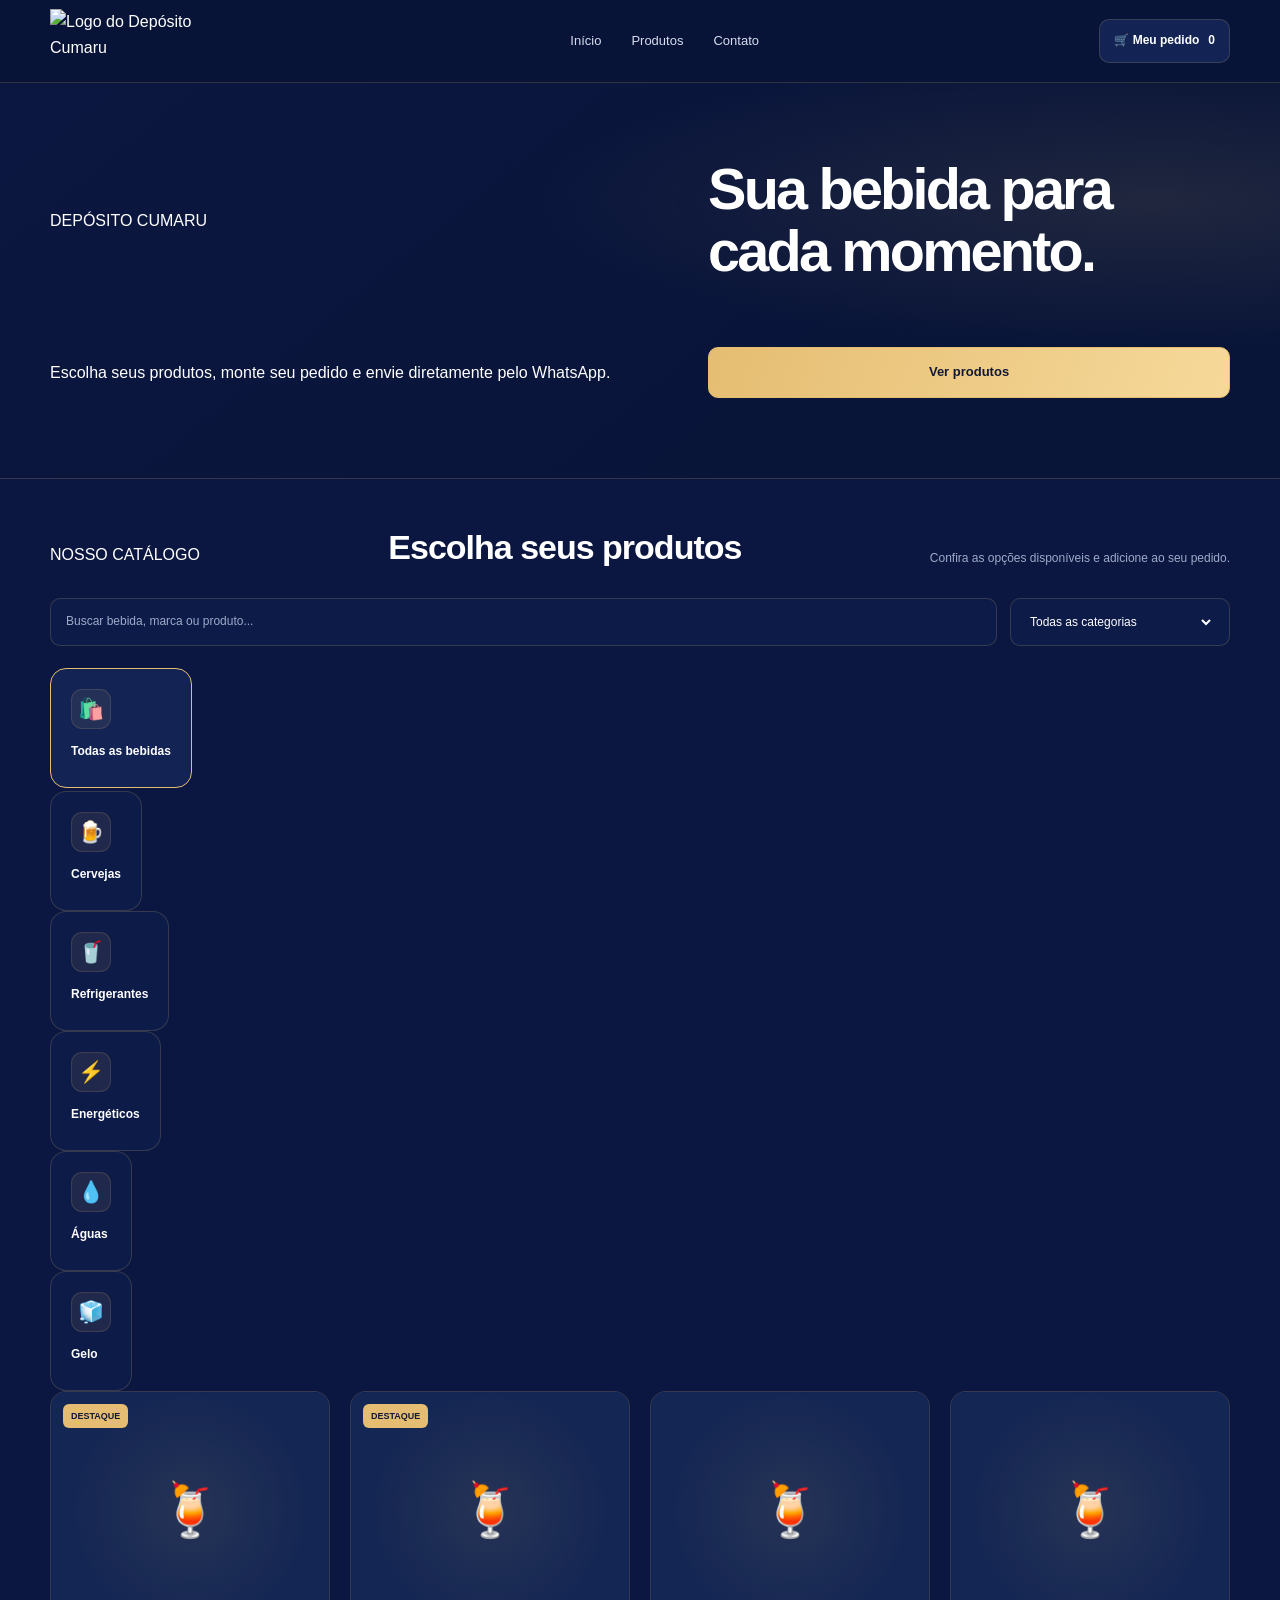
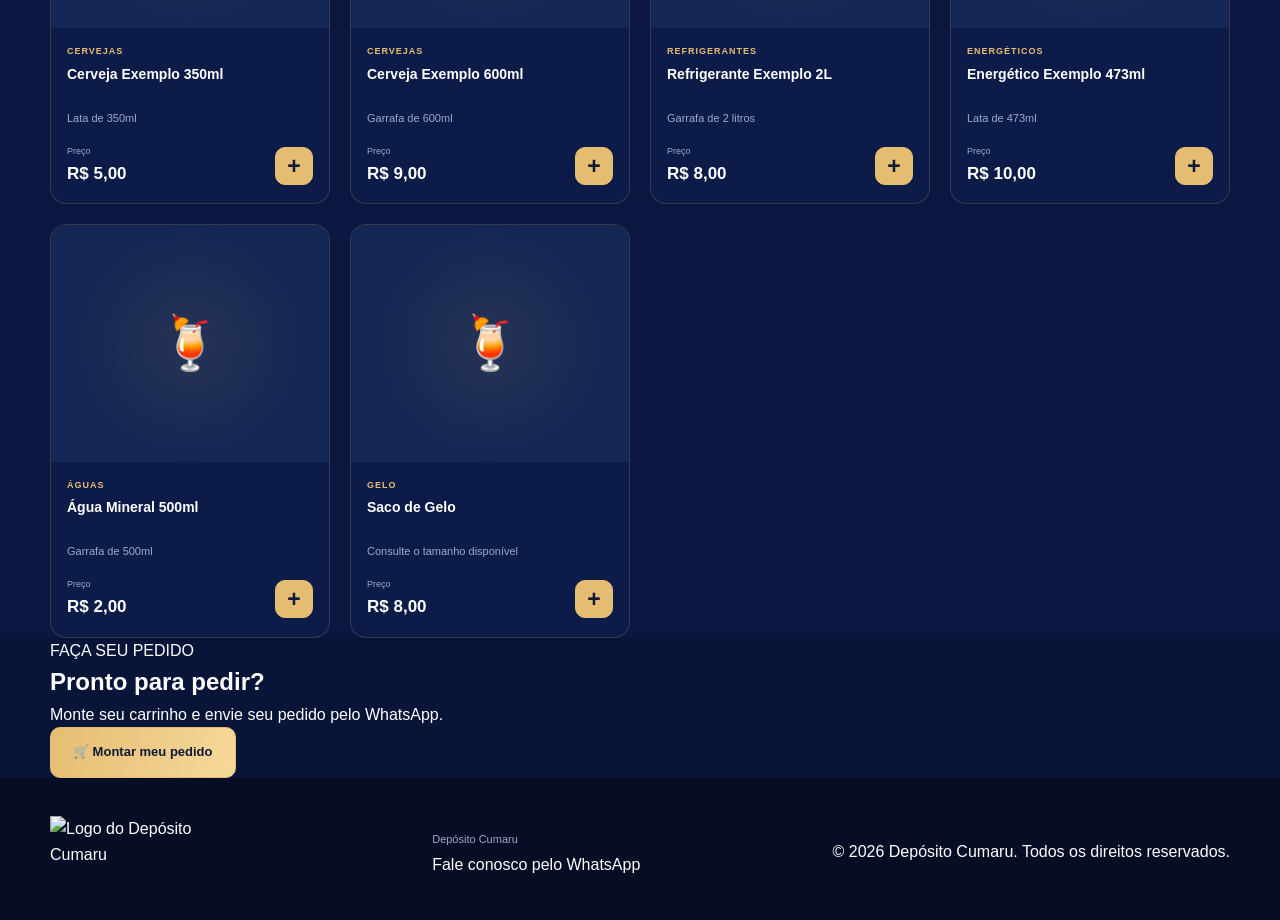
==== commit 908026f8: "Update index.html" ====
--- a/index.html
+++ b/index.html
@@ -1,4 +1,4 @@
-```html
+
 <!DOCTYPE html>
 <html lang="pt-BR">
 <head>
@@ -249,4 +249,3 @@
 
 </body>
 </html>
-```
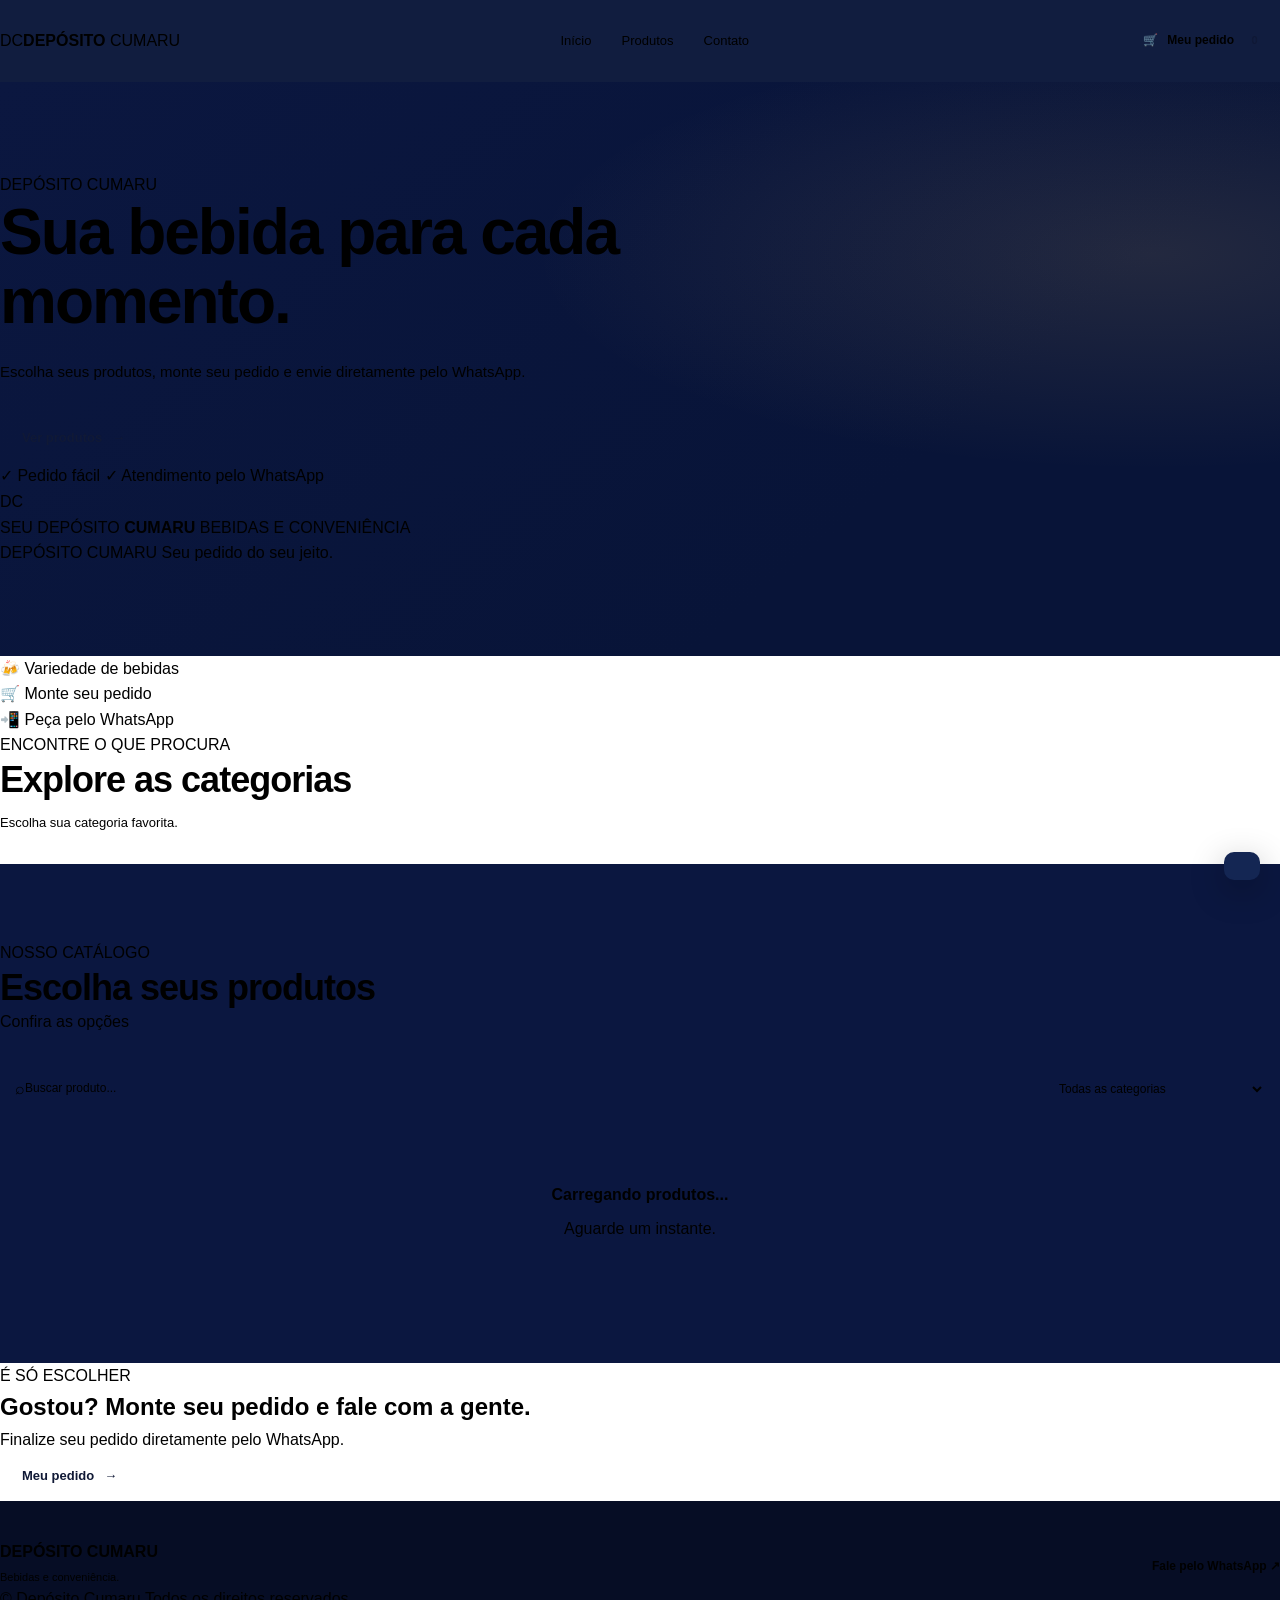
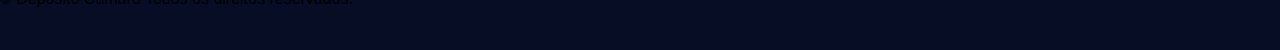
==== commit fd55e041: "Update index.html" ====
--- a/index.html
+++ b/index.html
@@ -4,248 +4,279 @@
 <head>
   <meta charset="UTF-8">
   <meta name="viewport" content="width=device-width, initial-scale=1.0">
-  <meta name="theme-color" content="#101F5C">
-  <meta name="description" content="Depósito Cumaru: bebidas, cervejas, refrigerantes, gelo e pedidos pelo WhatsApp.">
-  <title>Depósito Cumaru | Bebidas e Conveniência</title>
-
-  <link rel="stylesheet" href="style.css">
-  <script src="script.js" defer></script>
+  <meta name="theme-color" content="#081438">
+  <meta name="description" content="Escolha suas bebidas, monte seu pedido e envie pelo WhatsApp ao Depósito Cumaru.">
+  <title>Depósito Cumaru | Bebidas e conveniência</title>
+  <link rel="stylesheet" href="./style.css">
 </head>
-
 <body>
+
+  <!-- CABEÇALHO -->
   <header class="cabecalho">
     <div class="container cabecalho-conteudo">
-
-      <a href="#inicio" class="marca" aria-label="Depósito Cumaru - Início">
+      <a class="marca" href="#inicio" aria-label="Depósito Cumaru - início">
         <img
-          src="assets/logo-cumaru.jpeg"
+          src="./assets/logo-cumaru.jpeg"
           alt="Logo do Depósito Cumaru"
-          class="logo-oficial"
-          width="180"
-          height="64">
+          width="48"
+          height="48"
+          onerror="this.style.display='none';this.nextElementSibling.style.display='grid';"
+        >
+        <span class="marca-icone" style="display:none;">DC</span>
+        <span class="marca-textos">
+          <strong>DEPÓSITO</strong>
+          <span>CUMARU</span>
+        </span>
       </a>
 
-      <nav class="navegacao" aria-label="Menu principal">
+      <nav class="navegacao" aria-label="Navegação principal">
         <a href="#inicio">Início</a>
         <a href="#produtos">Produtos</a>
         <a href="#contato">Contato</a>
       </nav>
 
-      <button
-        id="abrir-carrinho"
-        class="botao-carrinho"
-        type="button"
-        aria-label="Abrir carrinho de compras">
-        🛒 Meu pedido
-        <span id="contador-carrinho">0</span>
+      <button class="botao-carrinho" id="abrir-carrinho" type="button">
+        <span aria-hidden="true">🛒</span>
+        <span>Meu pedido</span>
+        <span class="contador-carrinho" id="contador-carrinho">0</span>
       </button>
-
     </div>
   </header>
 
+  <!-- AVISO DE EVENTO -->
+  <div class="aviso-evento" id="aviso-evento" hidden>
+    <span class="ponto-evento"></span>
+    <span id="texto-aviso-evento">Preços especiais para o evento!</span>
+  </div>
+
   <main>
-    <section id="inicio" class="hero">
+    <!-- DESTAQUE PRINCIPAL -->
+    <section class="hero" id="inicio">
       <div class="container hero-conteudo">
-        <span class="etiqueta-hero">DEPÓSITO CUMARU</span>
-
-        <h1>Sua bebida para cada momento.</h1>
-
-        <p>
-          Escolha seus produtos, monte seu pedido e envie
-          diretamente pelo WhatsApp.
-        </p>
-
-        <a href="#produtos" class="botao-principal">
-          Ver produtos
-        </a>
-      </div>
-    </section>
-
-    <section id="aviso-evento" class="aviso-evento" hidden>
+        <div class="hero-texto">
+          <span class="etiqueta">
+            <span class="ponto-verde"></span>
+            DEPÓSITO CUMARU
+          </span>
+
+          <h1>Sua bebida para <span>cada momento.</span></h1>
+
+          <p>
+            Escolha seus produtos, monte seu pedido e envie
+            diretamente pelo WhatsApp.
+          </p>
+
+          <a class="botao-principal" href="#produtos">
+            Ver produtos <span aria-hidden="true">→</span>
+          </a>
+
+          <div class="hero-beneficios">
+            <span>✓ Pedido fácil</span>
+            <span>✓ Atendimento pelo WhatsApp</span>
+          </div>
+        </div>
+
+        <div class="hero-imagem" aria-label="Depósito Cumaru">
+          <div class="hero-grafismo" aria-hidden="true">DC</div>
+          <div class="hero-selo">
+            <span>SEU DEPÓSITO</span>
+            <strong>CUMARU</strong>
+            <span>BEBIDAS E CONVENIÊNCIA</span>
+          </div>
+          <div class="hero-legenda">
+            <span>DEPÓSITO CUMARU</span>
+            <span>Seu pedido do seu jeito.</span>
+          </div>
+        </div>
+      </div>
+    </section>
+
+    <!-- INFORMAÇÕES -->
+    <section class="faixa-informacoes" aria-label="Vantagens">
+      <div class="container faixa-conteudo">
+        <div>
+          <span class="informacao-icone" aria-hidden="true">🍻</span>
+          <span>Variedade de bebidas</span>
+        </div>
+        <div>
+          <span class="informacao-icone" aria-hidden="true">🛒</span>
+          <span>Monte seu pedido</span>
+        </div>
+        <div>
+          <span class="informacao-icone" aria-hidden="true">📲</span>
+          <span>Peça pelo WhatsApp</span>
+        </div>
+      </div>
+    </section>
+
+    <!-- CATEGORIAS -->
+    <section class="secao secao-categorias">
       <div class="container">
-        <p id="texto-aviso-evento"></p>
-      </div>
-    </section>
-
-    <section id="produtos" class="secao-produtos">
+        <div class="titulo-secao">
+          <div>
+            <span class="sobretitulo">ENCONTRE O QUE PROCURA</span>
+            <h2>Explore as categorias</h2>
+          </div>
+          <p>Escolha sua categoria favorita.</p>
+        </div>
+
+        <div class="categorias-lista" id="lista-categorias"></div>
+      </div>
+    </section>
+
+    <!-- PRODUTOS -->
+    <section class="secao secao-produtos" id="produtos">
       <div class="container">
-
         <div class="titulo-secao">
-          <span class="subtitulo">NOSSO CATÁLOGO</span>
-          <h2>Escolha seus produtos</h2>
-          <p>
-            Confira as opções disponíveis e adicione ao seu pedido.
-          </p>
+          <div>
+            <span class="sobretitulo">NOSSO CATÁLOGO</span>
+            <h2>Escolha seus produtos</h2>
+          </div>
+          <span class="quantidade-produtos" id="quantidade-produtos">
+            Confira as opções
+          </span>
         </div>
 
         <div class="ferramentas-produtos">
           <label class="campo-busca">
-            <span class="sr-only">Buscar produto</span>
+            <span aria-hidden="true">⌕</span>
             <input
+              type="search"
               id="buscar-produto"
-              type="search"
-              placeholder="Buscar bebida, marca ou produto..."
-              autocomplete="off">
+              placeholder="Buscar produto..."
+              autocomplete="off"
+            >
           </label>
 
           <label class="campo-filtro">
             <span class="sr-only">Filtrar por categoria</span>
             <select id="filtro-categoria">
-              <option value="">Todas as categorias</option>
+              <option value="todas">Todas as categorias</option>
             </select>
           </label>
         </div>
 
-        <div
-          id="lista-categorias"
-          class="lista-categorias"
-          aria-label="Categorias de produtos">
-        </div>
-
-        <div
-          id="grade-produtos"
-          class="grade-produtos"
-          aria-live="polite">
-          <p class="mensagem-carregamento">
-            Carregando produtos...
-          </p>
-        </div>
-
         <p
-          id="mensagem-catalogo"
-          class="mensagem-catalogo"
+          class="mensagem-carregamento"
+          id="estado-produtos"
           role="status"
-          hidden>
-        </p>
-
-      </div>
-    </section>
-
-    <section id="contato" class="secao-contato">
-      <div class="container contato-conteudo">
-
-        <div>
-          <span class="subtitulo">FAÇA SEU PEDIDO</span>
-          <h2>Pronto para pedir?</h2>
-          <p>
-            Monte seu carrinho e envie seu pedido pelo WhatsApp.
-          </p>
-        </div>
-
+          hidden
+        ></p>
+
+        <div class="grade-produtos" id="grade-produtos">
+          <div class="estado-vazio">
+            <strong>Carregando produtos...</strong>
+            Aguarde um instante.
+          </div>
+        </div>
+      </div>
+    </section>
+
+    <!-- CHAMADA PARA PEDIDOS -->
+    <section class="secao-chamada" id="contato">
+      <div class="container chamada-conteudo">
+        <div>
+          <span class="sobretitulo">É SÓ ESCOLHER</span>
+          <h2>Gostou? Monte seu pedido e fale com a gente.</h2>
+          <p>Finalize seu pedido diretamente pelo WhatsApp.</p>
+        </div>
         <button
+          class="botao-principal botao-claro"
           id="abrir-carrinho-contato"
-          class="botao-principal"
-          type="button">
-          🛒 Montar meu pedido
+          type="button"
+        >
+          Meu pedido <span aria-hidden="true">→</span>
         </button>
-
       </div>
     </section>
   </main>
 
+  <!-- RODAPÉ -->
   <footer class="rodape">
     <div class="container rodape-conteudo">
+      <div class="rodape-info">
+        <strong>DEPÓSITO CUMARU</strong>
+        <p id="endereco-rodape">Bebidas e conveniência.</p>
+      </div>
 
       <a
-        href="#inicio"
-        class="marca marca-rodape"
-        aria-label="Voltar ao início">
-
-        <img
-          src="assets/logo-cumaru.jpeg"
-          alt="Logo do Depósito Cumaru"
-          class="logo-oficial"
-          width="190"
-          height="72">
+        class="link-whatsapp"
+        id="link-whatsapp-rodape"
+        href="#contato"
+        target="_blank"
+        rel="noopener noreferrer"
+      >
+        Fale pelo WhatsApp ↗
       </a>
-
-      <div class="rodape-info">
-        <p class="nome-rodape">Depósito Cumaru</p>
-
-        <p id="endereco-rodape"></p>
-
-        <a
-          id="link-whatsapp-rodape"
-          href="#"
-          target="_blank"
-          rel="noopener noreferrer">
-          Fale conosco pelo WhatsApp
-        </a>
-      </div>
-
-      <p class="copyright">
-        © <span id="ano-atual"></span> Depósito Cumaru.
-        Todos os direitos reservados.
-      </p>
-
+    </div>
+
+    <div class="container rodape-final">
+      <span>© <span id="ano-atual"></span> Depósito Cumaru</span>
+      <span>Todos os direitos reservados.</span>
     </div>
   </footer>
 
-  <div
-    id="fundo-modal"
-    class="fundo-modal"
-    hidden>
-  </div>
-
+  <!-- FUNDO DO CARRINHO -->
+  <div class="fundo-modal" id="fundo-modal" hidden></div>
+
+  <!-- CARRINHO -->
   <aside
+    class="painel-carrinho"
     id="painel-carrinho"
-    class="painel-carrinho"
     role="dialog"
     aria-modal="true"
     aria-labelledby="titulo-carrinho"
     aria-hidden="true"
-    tabindex="-1">
-
-    <div class="cabecalho-carrinho">
+  >
+    <div class="carrinho-cabecalho">
       <div>
-        <span class="subtitulo">SEU PEDIDO</span>
+        <span class="sobretitulo">SEU PEDIDO</span>
         <h2 id="titulo-carrinho">Meu carrinho</h2>
       </div>
-
       <button
+        class="botao-fechar"
         id="fechar-carrinho"
-        class="botao-fechar"
         type="button"
-        aria-label="Fechar carrinho">
-        ×
+        aria-label="Fechar carrinho"
+      >×</button>
+    </div>
+
+    <div class="carrinho-itens" id="itens-carrinho">
+      <div class="carrinho-vazio">
+        <span aria-hidden="true">🛒</span>
+        <h3>Seu carrinho está vazio</h3>
+        <p>Adicione produtos para montar seu pedido.</p>
+      </div>
+    </div>
+
+    <div class="carrinho-rodape">
+      <div class="linha-total">
+        <span>Subtotal</span>
+        <strong id="subtotal-carrinho">R$ 0,00</strong>
+      </div>
+
+      <p class="aviso-total">
+        O pedido será enviado pelo WhatsApp para confirmação.
+      </p>
+
+      <button
+        class="botao-principal botao-finalizar"
+        id="finalizar-pedido"
+        type="button"
+      >
+        Finalizar pelo WhatsApp →
       </button>
     </div>
-
-    <div
-      id="itens-carrinho"
-      class="itens-carrinho"
-      aria-live="polite">
-      <p>Seu carrinho está vazio.</p>
-    </div>
-
-    <div class="resumo-carrinho">
-      <div class="linha-subtotal">
-        <span>Subtotal estimado</span>
-        <strong id="subtotal-carrinho">R$ 0,00</strong>
-      </div>
-
-      <p class="observacao-carrinho">
-        O valor final, a disponibilidade e a entrega serão
-        confirmados pelo depósito.
-      </p>
-
-      <button
-        id="finalizar-pedido"
-        class="botao-principal botao-finalizar"
-        type="button">
-        Finalizar pelo WhatsApp
-      </button>
-    </div>
-
   </aside>
 
+  <!-- NOTIFICAÇÕES -->
   <div
+    class="notificacao"
     id="notificacao"
-    class="notificacao"
     role="status"
     aria-live="polite"
-    hidden>
-  </div>
-
+  ></div>
+
+  <script src="./script.js"></script>
 </body>
 </html>
--- a/style.css
+++ b/style.css
@@ -1,4 +1,4 @@
-
+```css
 /* =========================================
    DEPÓSITO CUMARU
    Identidade: Azul-marinho + Dourado
@@ -9,19 +9,14 @@
   --fundo-secundario: #0d1b49;
   --card: #122354;
   --card-hover: #192d61;
-
-  --azul: #172a65;
-  --azul-claro: #233b7d;
-
+  --azul: #101f5c;
   --dourado: #e5bd72;
   --dourado-claro: #f6d99a;
   --dourado-escuro: #ad7c31;
-
   --branco: #ffffff;
   --texto: #d7ddef;
   --texto-fraco: #9daac9;
   --borda: rgba(229, 189, 114, 0.19);
-
   --perigo: #ff7777;
   --raio: 16px;
   --largura: 1180px;
@@ -110,35 +105,6 @@
   border: 0;
 }
 
-/* AVISO DE EVENTO */
-
-.aviso-evento {
-  display: flex;
-  align-items: center;
-  justify-content: center;
-  gap: 10px;
-  padding: 10px 16px;
-  background: linear-gradient(
-    100deg,
-    var(--dourado-escuro),
-    var(--dourado-claro),
-    var(--dourado)
-  );
-  color: #101936;
-  font-size: 12px;
-  font-weight: 900;
-  text-align: center;
-}
-
-.ponto-evento,
-.ponto-verde {
-  width: 8px;
-  height: 8px;
-  flex: 0 0 8px;
-  border-radius: 50%;
-  background: currentColor;
-}
-
 /* CABEÇALHO */
 
 .cabecalho {
@@ -161,41 +127,16 @@
 .marca {
   display: inline-flex;
   align-items: center;
-  gap: 11px;
+  min-width: 0;
   flex-shrink: 0;
 }
 
-.marca-icone {
-  width: 47px;
-  height: 47px;
-  display: grid;
-  place-items: center;
-  border: 2px solid var(--dourado);
-  border-radius: 50%;
-  color: var(--dourado);
-  font-size: 17px;
-  font-weight: 900;
-  letter-spacing: -1px;
-}
-
-.marca-textos {
-  display: flex;
-  flex-direction: column;
-  line-height: 1.1;
-  letter-spacing: 2px;
-}
-
-.marca-textos strong {
-  font-size: 13px;
-  font-weight: 900;
-}
-
-.marca-textos span {
-  margin-top: 5px;
-  color: var(--dourado);
-  font-size: 12px;
-  font-weight: 800;
-  letter-spacing: 4px;
+.logo-oficial {
+  display: block;
+  width: 180px;
+  height: 64px;
+  object-fit: contain;
+  object-position: left center;
 }
 
 .navegacao {
@@ -235,7 +176,7 @@
   border-color: var(--dourado);
 }
 
-.contador-carrinho {
+#contador-carrinho {
   min-width: 23px;
   height: 23px;
   display: grid;
@@ -253,59 +194,42 @@
 .hero {
   position: relative;
   overflow: hidden;
-  padding: 76px 0 80px;
+  padding: 90px 0;
   background:
     radial-gradient(
       ellipse at 90% 30%,
-      rgba(229, 189, 114, 0.11),
+      rgba(229, 189, 114, 0.12),
       transparent 38%
     ),
     linear-gradient(140deg, #0b1740, #081438 70%);
 }
 
 .hero-conteudo {
-  display: grid;
-  grid-template-columns: 1fr 0.88fr;
-  align-items: center;
-  gap: 65px;
-}
-
-.hero-texto {
   position: relative;
   z-index: 1;
 }
 
-.etiqueta {
-  display: inline-flex;
-  align-items: center;
-  gap: 10px;
-  margin-bottom: 24px;
+.etiqueta-hero,
+.subtitulo {
+  display: inline-block;
+  margin-bottom: 16px;
   color: var(--dourado);
   font-size: 11px;
-  font-weight: 800;
+  font-weight: 900;
   letter-spacing: 2px;
 }
 
-.ponto-verde {
-  background: var(--dourado);
-  box-shadow: 0 0 12px rgba(229, 189, 114, 0.45);
-}
-
 .hero h1 {
-  max-width: 620px;
-  font-size: clamp(38px, 4.5vw, 62px);
-  line-height: 1.07;
-  letter-spacing: -2.8px;
+  max-width: 700px;
+  font-size: clamp(38px, 5vw, 64px);
+  line-height: 1.08;
+  letter-spacing: -2px;
   font-weight: 900;
 }
 
-.hero h1 span {
-  color: var(--dourado);
-}
-
-.hero-texto > p {
-  max-width: 470px;
-  margin-top: 24px;
+.hero p {
+  max-width: 550px;
+  margin-top: 22px;
   color: var(--texto);
   font-size: 15px;
   line-height: 1.9;
@@ -315,8 +239,8 @@
   display: inline-flex;
   align-items: center;
   justify-content: center;
-  gap: 15px;
-  min-height: 51px;
+  gap: 10px;
+  min-height: 49px;
   padding: 0 22px;
   border: 1px solid var(--dourado);
   border-radius: 10px;
@@ -328,278 +252,86 @@
   color: #101936;
   font-size: 13px;
   font-weight: 900;
-  transition:
-    transform 0.2s,
-    background 0.2s,
-    box-shadow 0.2s;
-}
-
-.hero-texto > .botao-principal {
-  margin-top: 30px;
+  transition: transform 0.2s, box-shadow 0.2s;
+}
+
+.hero .botao-principal {
+  margin-top: 28px;
 }
 
 .botao-principal:hover {
-  background: var(--dourado-claro);
   box-shadow: 0 8px 25px rgba(229, 189, 114, 0.17);
   transform: translateY(-2px);
 }
 
-.hero-beneficios {
-  display: flex;
-  flex-wrap: wrap;
-  gap: 22px;
-  margin-top: 26px;
-  color: var(--texto-fraco);
-  font-size: 11px;
-}
-
-/* PAINEL DECORATIVO DO HERO */
-
-.hero-imagem {
-  position: relative;
-  min-height: 390px;
-  display: flex;
-  align-items: center;
-  justify-content: center;
-  overflow: hidden;
-  border: 1px solid rgba(229, 189, 114, 0.25);
-  border-radius: 24px 7px 24px 7px;
-  background:
-    radial-gradient(
-      circle at 50% 45%,
-      rgba(229, 189, 114, 0.15),
-      transparent 45%
-    ),
-    linear-gradient(145deg, #1b2e69, #0b1538 75%);
-}
-
-.hero-imagem::before,
-.hero-imagem::after {
-  content: "";
-  position: absolute;
-  border: 1px solid rgba(229, 189, 114, 0.18);
-  border-radius: 50%;
-}
-
-.hero-imagem::before {
-  width: 280px;
-  height: 280px;
-}
-
-.hero-imagem::after {
-  width: 350px;
-  height: 350px;
-}
-
-.hero-grafismo {
-  color: rgba(229, 189, 114, 0.1);
-  font-size: clamp(150px, 22vw, 260px);
-  line-height: 1;
+/* AVISO DE EVENTO */
+
+.aviso-evento {
+  padding: 12px 16px;
+  background: linear-gradient(
+    100deg,
+    var(--dourado-escuro),
+    var(--dourado-claro),
+    var(--dourado)
+  );
+  color: #101936;
+  text-align: center;
+  font-size: 12px;
   font-weight: 900;
-  letter-spacing: -20px;
-  transform: rotate(-10deg);
-  user-select: none;
-}
-
-.hero-selo {
-  position: absolute;
-  z-index: 1;
-  top: 45px;
-  right: 35px;
-  display: flex;
-  flex-direction: column;
-  align-items: center;
-  padding: 15px 19px;
-  border: 1px solid rgba(229, 189, 114, 0.48);
-  border-radius: 12px;
-  background: rgba(8, 20, 56, 0.82);
-  color: var(--texto);
-  font-size: 9px;
-  letter-spacing: 2px;
-}
-
-.hero-selo strong {
-  margin: 5px 0;
-  color: var(--dourado);
-  font-size: 13px;
-}
-
-.hero-legenda {
-  position: absolute;
-  z-index: 1;
-  right: 25px;
-  bottom: 25px;
-  left: 25px;
-  display: flex;
-  flex-direction: column;
-  gap: 3px;
-  padding-top: 15px;
+}
+
+.aviso-evento p {
+  margin: 0;
+}
+
+/* SEÇÃO DE PRODUTOS */
+
+.secao-produtos {
+  padding: 76px 0;
+  background: #0b1740;
   border-top: 1px solid var(--borda);
 }
 
-.hero-legenda span:first-child {
-  color: var(--dourado);
-  font-size: 10px;
-  font-weight: 900;
-  letter-spacing: 2px;
-}
-
-.hero-legenda span:last-child {
-  color: var(--texto);
-  font-size: 12px;
-}
-
-/* FAIXA DE INFORMAÇÕES */
-
-.faixa-informacoes {
-  border-top: 1px solid var(--borda);
-  border-bottom: 1px solid var(--borda);
-  background: #0c1942;
-}
-
-.faixa-conteudo {
-  display: grid;
-  grid-template-columns: repeat(3, 1fr);
-  gap: 20px;
-  padding-block: 22px;
-}
-
-.faixa-conteudo > div {
-  display: flex;
-  align-items: center;
-  justify-content: center;
-  gap: 11px;
-  color: var(--texto);
-  font-size: 12px;
-  text-align: center;
-}
-
-.informacao-icone {
-  font-size: 18px;
-}
-
-/* SEÇÕES */
-
-.secao {
-  padding: 76px 0;
-}
-
-.secao-categorias {
-  padding-bottom: 35px;
-}
-
 .titulo-secao {
-  display: flex;
-  align-items: flex-end;
-  justify-content: space-between;
-  gap: 24px;
   margin-bottom: 30px;
 }
 
-.sobretitulo {
-  display: block;
-  margin-bottom: 9px;
-  color: var(--dourado);
-  font-size: 10px;
-  font-weight: 900;
-  letter-spacing: 2px;
+.titulo-secao .subtitulo {
+  margin-bottom: 8px;
 }
 
 .titulo-secao h2,
-.carrinho-cabecalho h2 {
-  font-size: clamp(25px, 3vw, 34px);
+.contato-conteudo h2 {
+  font-size: clamp(27px, 3vw, 36px);
   line-height: 1.2;
   letter-spacing: -1px;
 }
 
-.titulo-secao > p,
-.quantidade-produtos {
-  color: var(--texto-fraco);
-  font-size: 12px;
-}
-
-.quantidade-produtos {
-  white-space: nowrap;
-}
-
-/* CATEGORIAS */
-
-.categorias-lista {
-  display: grid;
-  grid-template-columns: repeat(5, minmax(0, 1fr));
-  gap: 14px;
-}
-
-.categoria-card {
-  display: flex;
-  flex-direction: column;
-  align-items: flex-start;
-  gap: 13px;
-  min-height: 120px;
-  padding: 20px;
-  border: 1px solid var(--borda);
-  border-radius: var(--raio);
-  background: var(--fundo-secundario);
-  color: var(--branco);
-  text-align: left;
-  transition:
-    border-color 0.2s,
-    background 0.2s,
-    transform 0.2s;
-}
-
-.categoria-card:hover,
-.categoria-card.ativa {
-  border-color: var(--dourado);
-  background: var(--card);
-  transform: translateY(-3px);
-}
-
-.categoria-icone {
-  display: grid;
-  place-items: center;
-  width: 40px;
-  height: 40px;
-  border: 1px solid rgba(229, 189, 114, 0.15);
-  border-radius: 11px;
-  background: rgba(229, 189, 114, 0.09);
-  font-size: 21px;
-}
-
-.categoria-card strong {
-  font-size: 12px;
-}
-
-/* CATÁLOGO DE PRODUTOS */
-
-.secao-produtos {
-  padding-top: 48px;
-  background: #0b1740;
-  border-top: 1px solid var(--borda);
-}
+.titulo-secao p,
+.contato-conteudo p {
+  margin-top: 12px;
+  color: var(--texto-fraco);
+  font-size: 13px;
+}
+
+/* BUSCA E FILTRO */
 
 .ferramentas-produtos {
   display: grid;
-  grid-template-columns: 1fr 220px;
+  grid-template-columns: 1fr 240px;
   gap: 13px;
-  margin-bottom: 25px;
+  margin-bottom: 24px;
 }
 
 .campo-busca,
 .campo-filtro {
   display: flex;
   align-items: center;
-  gap: 11px;
-  min-height: 48px;
+  min-height: 49px;
   padding: 0 15px;
   border: 1px solid var(--borda);
   border-radius: 10px;
   background: var(--fundo-secundario);
-  color: var(--texto-fraco);
-}
-
-.campo-busca > span {
-  font-size: 25px;
 }
 
 .campo-busca input,
@@ -626,16 +358,49 @@
   color: var(--branco);
 }
 
-.mensagem-carregamento {
-  margin-bottom: 18px;
-  color: var(--texto-fraco);
-  font-size: 13px;
-}
+/* CATEGORIAS */
+
+.lista-categorias {
+  display: flex;
+  flex-wrap: wrap;
+  gap: 10px;
+  margin-bottom: 25px;
+}
+
+.lista-categorias button,
+.lista-categorias a {
+  padding: 9px 14px;
+  border: 1px solid var(--borda);
+  border-radius: 9px;
+  background: var(--fundo-secundario);
+  color: var(--texto);
+  font-size: 12px;
+  cursor: pointer;
+  transition: background 0.2s, border-color 0.2s;
+}
+
+.lista-categorias button:hover,
+.lista-categorias button.ativa,
+.lista-categorias button[aria-pressed="true"] {
+  border-color: var(--dourado);
+  background: var(--card);
+  color: var(--dourado);
+}
+
+/* GRADE E CARTÕES DOS PRODUTOS */
 
 .grade-produtos {
   display: grid;
   grid-template-columns: repeat(4, minmax(0, 1fr));
   gap: 20px;
+}
+
+.mensagem-carregamento,
+.mensagem-catalogo {
+  grid-column: 1 / -1;
+  padding: 25px 0;
+  color: var(--texto-fraco);
+  font-size: 13px;
 }
 
 .produto-card {
@@ -644,14 +409,12 @@
   border: 1px solid var(--borda);
   border-radius: var(--raio);
   background: var(--fundo-secundario);
-  transition:
-    transform 0.2s,
-    border-color 0.2s;
+  transition: transform 0.2s, border-color 0.2s;
 }
 
 .produto-card:hover {
   transform: translateY(-4px);
-  border-color: rgba(229, 189, 114, 0.5);
+  border-color: rgba(229, 189, 114, 0.55);
 }
 
 .produto-imagem {
@@ -687,7 +450,7 @@
   width: 100%;
   height: 100%;
   color: var(--dourado);
-  font-size: 52px;
+  font-size: 48px;
 }
 
 .etiqueta-oferta,
@@ -791,7 +554,7 @@
 
 .estado-vazio {
   grid-column: 1 / -1;
-  padding: 55px 20px;
+  padding: 45px 20px;
   border: 1px dashed var(--borda);
   border-radius: var(--raio);
   color: var(--texto-fraco);
@@ -806,7 +569,7 @@
 
 /* CHAMADA PARA PEDIDOS */
 
-.secao-chamada {
+.secao-contato {
   padding: 58px 0;
   background:
     radial-gradient(
@@ -819,34 +582,25 @@
   border-bottom: 1px solid var(--borda);
 }
 
-.chamada-conteudo {
+.contato-conteudo {
   display: flex;
   align-items: center;
   justify-content: space-between;
   gap: 30px;
 }
 
-.chamada-conteudo h2 {
+.contato-conteudo h2 {
   max-width: 580px;
-  font-size: clamp(25px, 3.5vw, 38px);
-  line-height: 1.2;
-  letter-spacing: -1px;
-}
-
-.chamada-conteudo p {
-  margin-top: 12px;
+}
+
+.contato-conteudo p {
   color: var(--texto);
-  font-size: 13px;
-}
-
-.botao-claro {
-  flex-shrink: 0;
 }
 
 /* RODAPÉ */
 
 .rodape {
-  padding-top: 38px;
+  padding: 38px 0;
   background: #060d25;
 }
 
@@ -855,11 +609,11 @@
   align-items: center;
   justify-content: space-between;
   gap: 25px;
-  padding-bottom: 32px;
-}
-
-.rodape-info strong {
-  font-size: 12px;
+}
+
+.marca-rodape .logo-oficial {
+  width: 190px;
+  height: 72px;
 }
 
 .rodape-info p {
@@ -868,27 +622,30 @@
   font-size: 11px;
 }
 
-.link-whatsapp {
+.rodape-info .nome-rodape {
+  color: var(--branco);
+  font-size: 13px;
+  font-weight: 800;
+}
+
+#link-whatsapp-rodape {
+  display: inline-block;
+  margin-top: 8px;
   color: var(--dourado);
   font-size: 12px;
   font-weight: 800;
 }
 
-.link-whatsapp:hover {
+#link-whatsapp-rodape:hover {
   text-decoration: underline;
 }
 
-.rodape-final {
-  display: flex;
-  justify-content: space-between;
-  gap: 15px;
-  padding-block: 19px;
-  border-top: 1px solid var(--borda);
+.copyright {
   color: var(--texto-fraco);
   font-size: 10px;
 }
 
-/* CARRINHO LATERAL */
+/* FUNDO E PAINEL DO CARRINHO */
 
 .fundo-modal {
   position: fixed;
@@ -912,9 +669,7 @@
   box-shadow: -15px 0 50px rgba(0, 0, 0, 0.3);
   transform: translateX(105%);
   visibility: hidden;
-  transition:
-    transform 0.28s ease,
-    visibility 0.28s;
+  transition: transform 0.28s ease, visibility 0.28s;
 }
 
 .painel-carrinho.aberto {
@@ -922,7 +677,7 @@
   visibility: visible;
 }
 
-.carrinho-cabecalho {
+.cabecalho-carrinho {
   display: flex;
   align-items: center;
   justify-content: space-between;
@@ -931,11 +686,11 @@
   border-bottom: 1px solid var(--borda);
 }
 
-.carrinho-cabecalho .sobretitulo {
+.cabecalho-carrinho .subtitulo {
   margin-bottom: 5px;
 }
 
-.carrinho-cabecalho h2 {
+.cabecalho-carrinho h2 {
   font-size: 24px;
 }
 
@@ -954,34 +709,15 @@
   border-color: var(--dourado);
 }
 
-.carrinho-itens {
+.itens-carrinho {
   flex: 1;
   overflow-y: auto;
   padding: 20px 25px;
 }
 
-.carrinho-vazio {
-  display: flex;
-  flex-direction: column;
-  align-items: center;
-  justify-content: center;
-  min-height: 250px;
-  text-align: center;
-}
-
-.carrinho-vazio > span {
-  margin-bottom: 14px;
-  font-size: 45px;
-}
-
-.carrinho-vazio h3 {
-  font-size: 16px;
-}
-
-.carrinho-vazio p {
-  margin-top: 8px;
-  color: var(--texto-fraco);
-  font-size: 12px;
+.itens-carrinho > p {
+  color: var(--texto-fraco);
+  font-size: 13px;
 }
 
 .item-carrinho {
@@ -1044,30 +780,30 @@
   color: var(--perigo);
 }
 
-.carrinho-rodape {
+.resumo-carrinho {
   padding: 22px 25px;
   border-top: 1px solid var(--borda);
   background: #08122f;
 }
 
-.linha-total {
+.linha-subtotal {
   display: flex;
   align-items: center;
   justify-content: space-between;
   gap: 15px;
 }
 
-.linha-total span {
+.linha-subtotal span {
   color: var(--texto);
   font-size: 13px;
 }
 
-.linha-total strong {
+.linha-subtotal strong {
   color: var(--dourado);
   font-size: 23px;
 }
 
-.aviso-total {
+.observacao-carrinho {
   margin-top: 7px;
   color: var(--texto-fraco);
   font-size: 10px;
@@ -1094,19 +830,21 @@
   color: var(--branco);
   box-shadow: 0 10px 35px rgba(0, 0, 0, 0.3);
   font-size: 12px;
-  opacity: 0;
-  visibility: hidden;
-  transform: translateY(10px);
-  transition:
-    opacity 0.2s,
-    transform 0.2s,
-    visibility 0.2s;
 }
 
 .notificacao.visivel {
-  opacity: 1;
-  visibility: visible;
-  transform: translateY(0);
+  animation: aparecer 0.2s ease;
+}
+
+@keyframes aparecer {
+  from {
+    opacity: 0;
+    transform: translateY(10px);
+  }
+  to {
+    opacity: 1;
+    transform: translateY(0);
+  }
 }
 
 /* RESPONSIVIDADE */
@@ -1118,18 +856,6 @@
 }
 
 @media (max-width: 1000px) {
-  .hero-conteudo {
-    gap: 35px;
-  }
-
-  .hero-imagem {
-    min-height: 330px;
-  }
-
-  .categorias-lista {
-    grid-template-columns: repeat(3, minmax(0, 1fr));
-  }
-
   .grade-produtos {
     grid-template-columns: repeat(3, minmax(0, 1fr));
   }
@@ -1146,26 +872,12 @@
 
   .cabecalho-conteudo {
     min-height: 70px;
-    gap: 12px;
-  }
-
-  .marca {
-    gap: 8px;
-  }
-
-  .marca-icone {
-    width: 39px;
-    height: 39px;
-    font-size: 14px;
-  }
-
-  .marca-textos strong {
-    font-size: 11px;
-  }
-
-  .marca-textos span {
-    font-size: 10px;
-    letter-spacing: 3px;
+    gap: 10px;
+  }
+
+  .logo-oficial {
+    width: 145px;
+    height: 54px;
   }
 
   .navegacao {
@@ -1179,105 +891,24 @@
   }
 
   .hero {
+    padding: 58px 0;
+  }
+
+  .hero h1 {
+    font-size: clamp(36px, 9vw, 52px);
+    letter-spacing: -1.5px;
+  }
+
+  .hero p {
+    font-size: 13px;
+  }
+
+  .secao-produtos {
     padding: 48px 0;
-  }
-
-  .hero-conteudo {
-    grid-template-columns: 1fr;
-    gap: 34px;
-  }
-
-  .hero h1 {
-    max-width: 520px;
-    font-size: clamp(37px, 9vw, 53px);
-    letter-spacing: -1.8px;
-  }
-
-  .hero-texto > p {
-    font-size: 13px;
-  }
-
-  .hero-imagem {
-    min-height: 260px;
-  }
-
-  .hero-grafismo {
-    font-size: 175px;
-  }
-
-  .hero-imagem::before {
-    width: 200px;
-    height: 200px;
-  }
-
-  .hero-imagem::after {
-    width: 255px;
-    height: 255px;
-  }
-
-  .hero-selo {
-    top: 20px;
-    right: 15px;
-    padding: 10px 12px;
-  }
-
-  .hero-legenda {
-    right: 15px;
-    bottom: 15px;
-    left: 15px;
-  }
-
-  .hero-beneficios {
-    gap: 12px;
-    font-size: 10px;
-  }
-
-  .faixa-conteudo {
-    grid-template-columns: 1fr;
-    gap: 15px;
-    padding-block: 20px;
-  }
-
-  .faixa-conteudo > div {
-    justify-content: flex-start;
-    font-size: 11px;
-  }
-
-  .secao {
-    padding: 50px 0;
-  }
-
-  .titulo-secao {
-    align-items: flex-start;
-    flex-direction: column;
-    gap: 8px;
-    margin-bottom: 23px;
   }
 
   .titulo-secao h2 {
     font-size: 28px;
-  }
-
-  .titulo-secao > p {
-    font-size: 11px;
-  }
-
-  .categorias-lista {
-    grid-template-columns: repeat(2, minmax(0, 1fr));
-    gap: 10px;
-  }
-
-  .categoria-card {
-    min-height: 105px;
-    padding: 14px;
-  }
-
-  .categoria-card strong {
-    font-size: 11px;
-  }
-
-  .secao-produtos {
-    padding-top: 38px;
   }
 
   .ferramentas-produtos {
@@ -1305,10 +936,6 @@
 
   .produto-preco strong {
     font-size: 14px;
-  }
-
-  .produto-preco small {
-    font-size: 8px;
   }
 
   .produto-rodape {
@@ -1322,49 +949,36 @@
     flex-basis: 34px;
   }
 
-  .etiqueta-oferta,
-  .etiqueta-indisponivel {
-    top: 7px;
-    left: 7px;
-    padding: 4px 6px;
-    font-size: 8px;
-  }
-
-  .chamada-conteudo {
+  .contato-conteudo {
     align-items: flex-start;
     flex-direction: column;
     gap: 22px;
   }
 
-  .chamada-conteudo h2 {
-    font-size: 29px;
-  }
-
-  .chamada-conteudo p {
-    font-size: 12px;
-  }
-
   .rodape-conteudo {
     align-items: flex-start;
     flex-direction: column;
-    gap: 22px;
-  }
-
-  .rodape-final {
-    flex-direction: column;
-    gap: 8px;
-    font-size: 9px;
-  }
-
-  .carrinho-cabecalho {
+    gap: 20px;
+  }
+
+  .marca-rodape .logo-oficial {
+    width: 175px;
+    height: 65px;
+  }
+
+  .copyright {
+    line-height: 1.7;
+  }
+
+  .cabecalho-carrinho {
     padding: 20px;
   }
 
-  .carrinho-itens {
+  .itens-carrinho {
     padding: 15px 20px;
   }
 
-  .carrinho-rodape {
+  .resumo-carrinho {
     padding: 18px 20px;
   }
 }
@@ -1374,16 +988,13 @@
     width: calc(100% - 22px);
   }
 
-  .marca-textos strong {
-    font-size: 10px;
+  .logo-oficial {
+    width: 125px;
+    height: 48px;
   }
 
   .botao-carrinho {
     padding: 8px 6px;
-  }
-
-  .botao-carrinho > span:nth-child(2) {
-    font-size: 10px;
   }
 
   .grade-produtos {
@@ -1417,3 +1028,4 @@
     animation-iteration-count: 1 !important;
   }
 }
+```
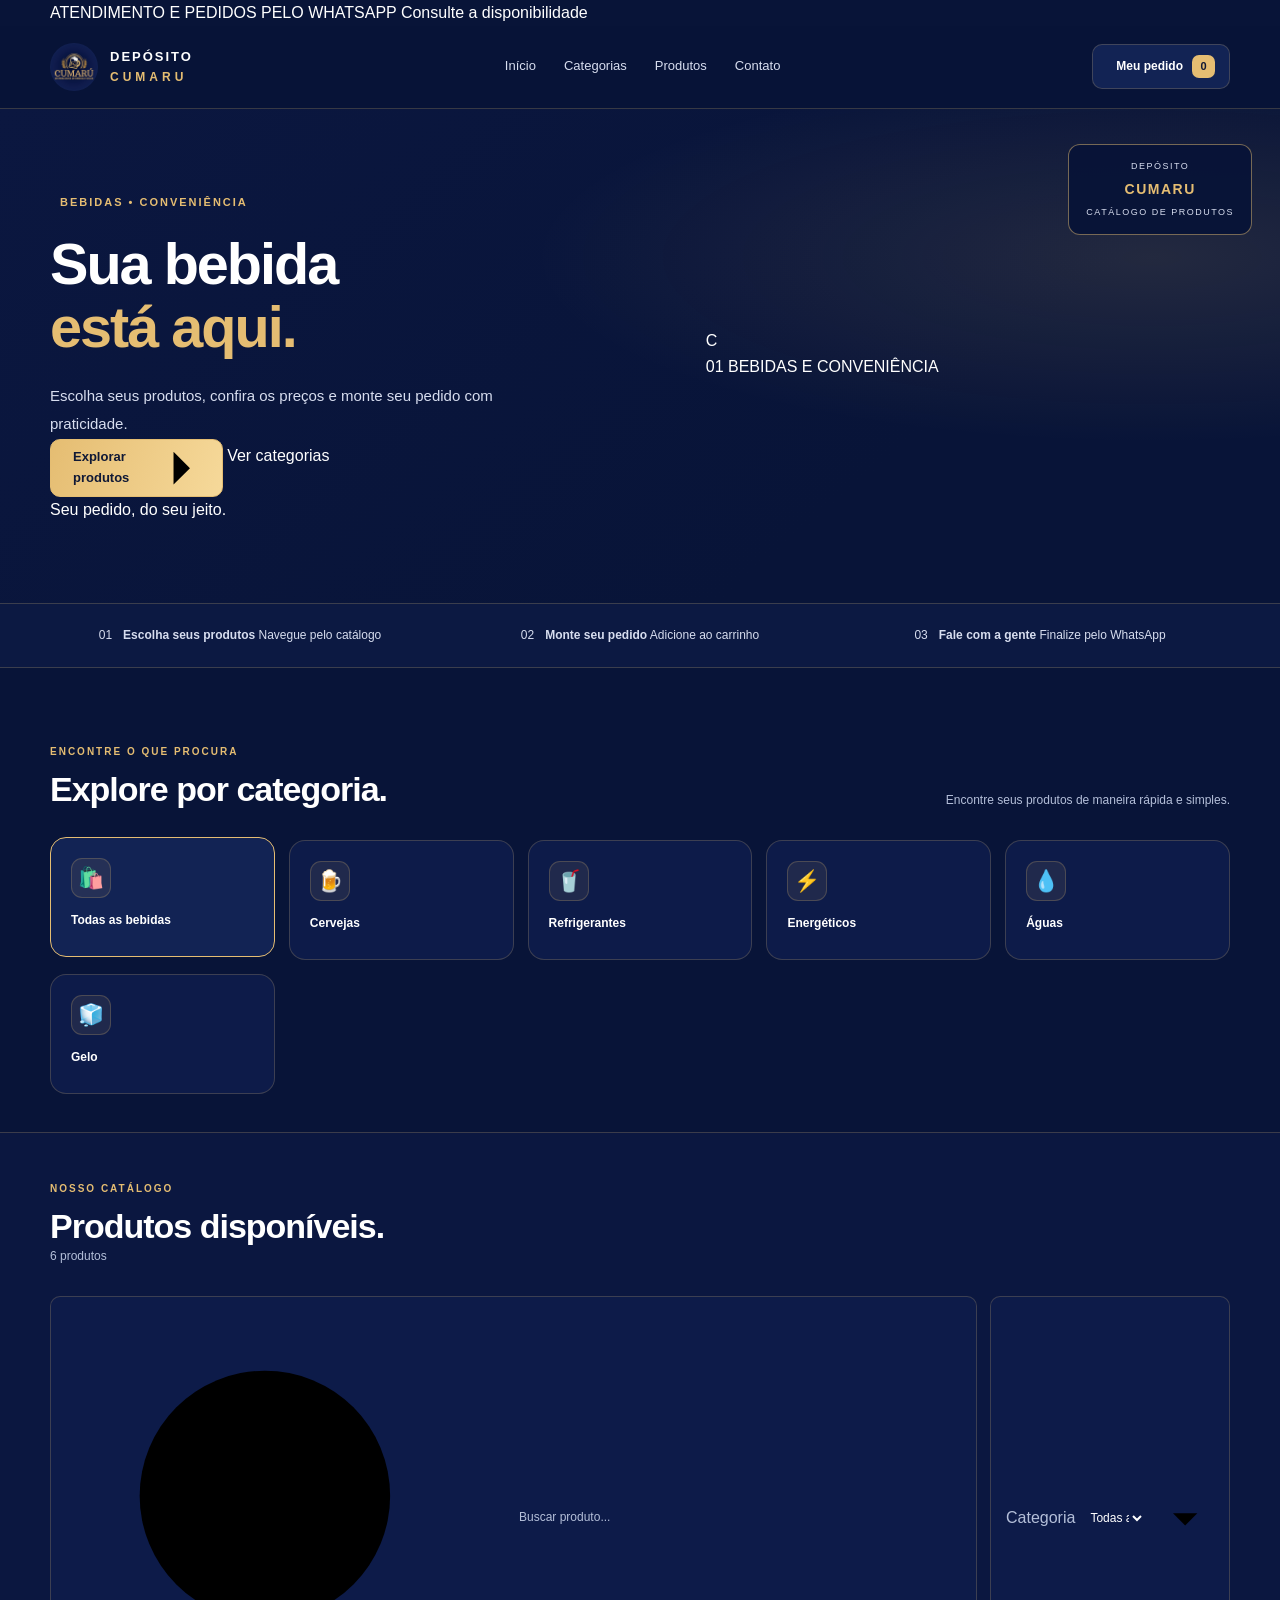
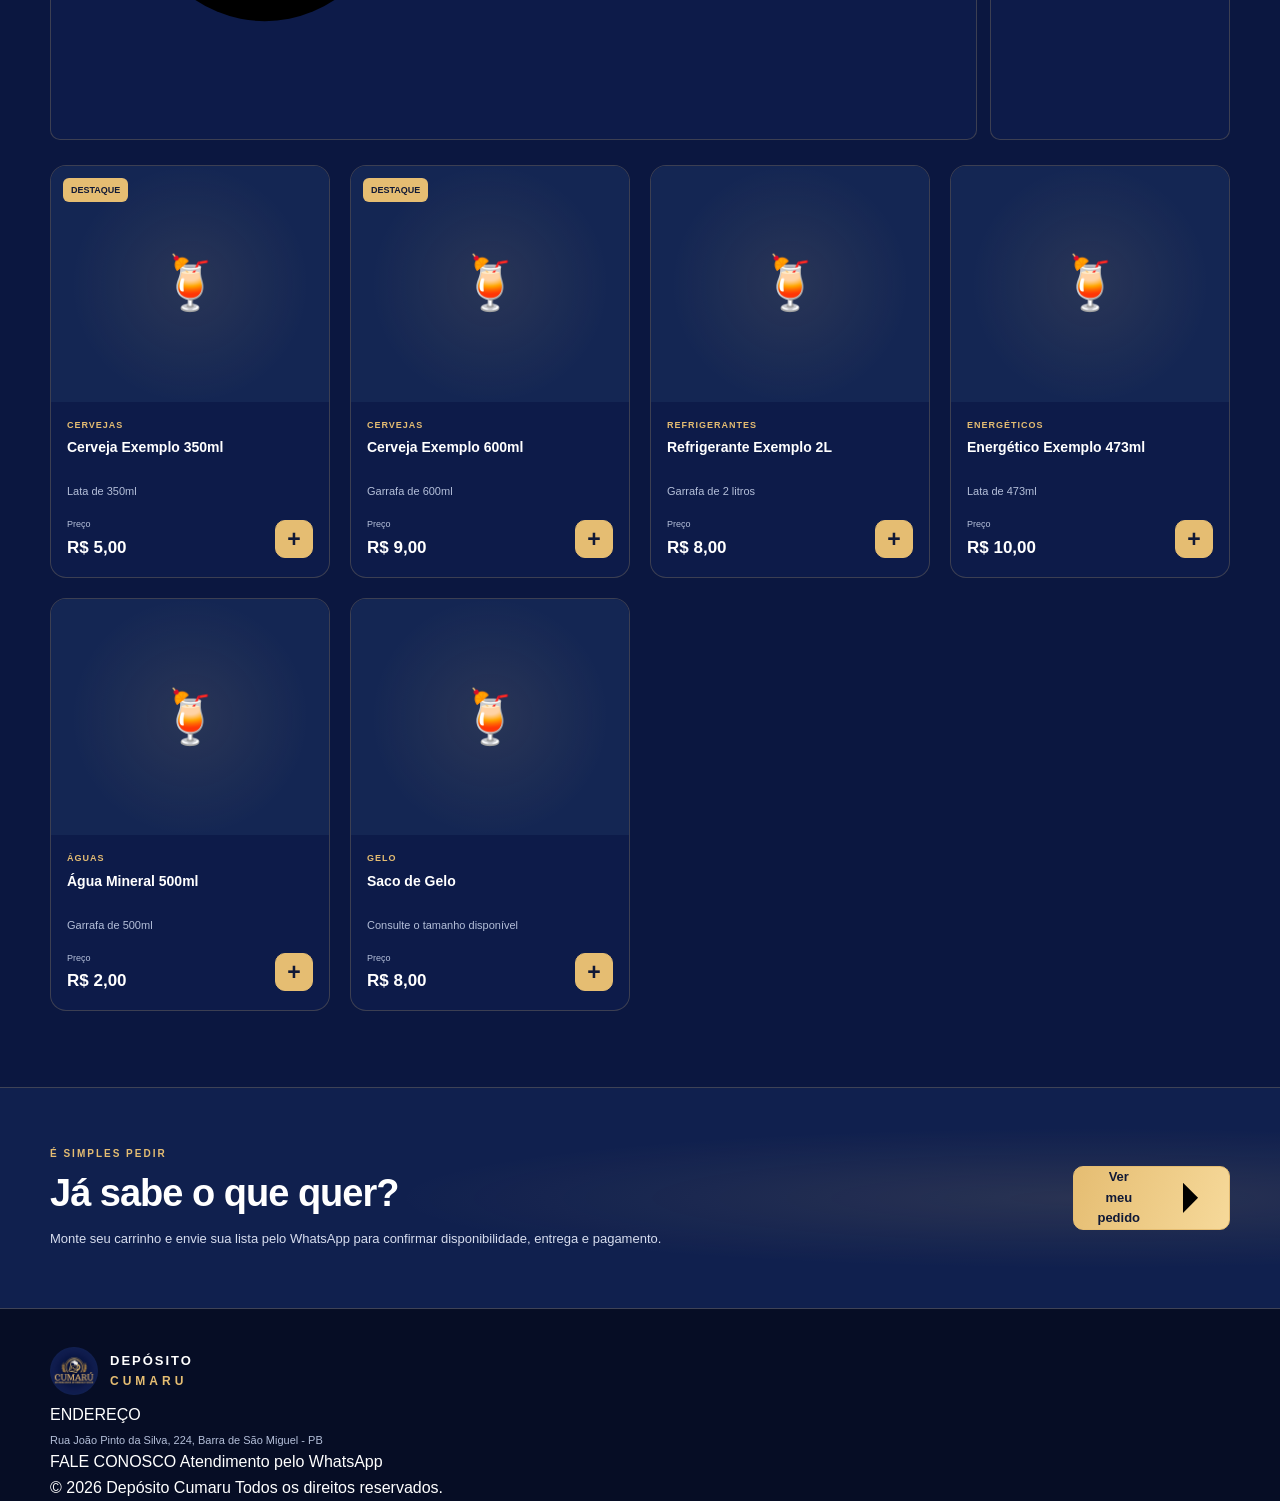
==== commit 09fad861: "Update index.html" ====
--- a/index.html
+++ b/index.html
@@ -4,25 +4,33 @@
 <head>
   <meta charset="UTF-8">
   <meta name="viewport" content="width=device-width, initial-scale=1.0">
-  <meta name="theme-color" content="#081438">
-  <meta name="description" content="Escolha suas bebidas, monte seu pedido e envie pelo WhatsApp ao Depósito Cumaru.">
+  <meta name="theme-color" content="#101b2b">
+  <meta name="description" content="Conheça nosso catálogo de bebidas, consulte preços e faça seu pedido pelo WhatsApp.">
   <title>Depósito Cumaru | Bebidas e conveniência</title>
+  <link rel="icon" href="./assets/logo-cumaru.jpg">
   <link rel="stylesheet" href="./style.css">
 </head>
+
 <body>
-
-  <!-- CABEÇALHO -->
+  <div class="barra-superior">
+    <div class="container barra-superior-conteudo">
+      <span>ATENDIMENTO E PEDIDOS PELO WHATSAPP</span>
+      <span class="barra-status">
+        <span class="status-ponto"></span>
+        Consulte a disponibilidade
+      </span>
+    </div>
+  </div>
+
   <header class="cabecalho">
     <div class="container cabecalho-conteudo">
-      <a class="marca" href="#inicio" aria-label="Depósito Cumaru - início">
+      <a class="marca" href="./index.html" aria-label="Página inicial">
         <img
-          src="./assets/logo-cumaru.jpeg"
-          alt="Logo do Depósito Cumaru"
-          width="48"
-          height="48"
-          onerror="this.style.display='none';this.nextElementSibling.style.display='grid';"
-        >
-        <span class="marca-icone" style="display:none;">DC</span>
+          class="marca-logo"
+          src="./assets/logo-cumaru.jpg"
+          alt="Logo do depósito"
+          onerror="this.style.display='none'">
+
         <span class="marca-textos">
           <strong>DEPÓSITO</strong>
           <span>CUMARU</span>
@@ -31,195 +39,230 @@
 
       <nav class="navegacao" aria-label="Navegação principal">
         <a href="#inicio">Início</a>
+        <a href="#categorias">Categorias</a>
         <a href="#produtos">Produtos</a>
         <a href="#contato">Contato</a>
       </nav>
 
-      <button class="botao-carrinho" id="abrir-carrinho" type="button">
-        <span aria-hidden="true">🛒</span>
+      <button
+        class="botao-carrinho"
+        id="abrir-carrinho"
+        type="button"
+        aria-label="Abrir carrinho">
+        <svg viewBox="0 0 24 24" aria-hidden="true">
+          <path d="M3 4h2l2.2 10.1a2 2 0 0 0 2 1.6h7.9a2 2 0 0 0 1.9-1.5L21 8H6"/>
+          <circle cx="10" cy="20" r="1.3"/>
+          <circle cx="18" cy="20" r="1.3"/>
+        </svg>
         <span>Meu pedido</span>
         <span class="contador-carrinho" id="contador-carrinho">0</span>
       </button>
     </div>
   </header>
 
-  <!-- AVISO DE EVENTO -->
-  <div class="aviso-evento" id="aviso-evento" hidden>
-    <span class="ponto-evento"></span>
-    <span id="texto-aviso-evento">Preços especiais para o evento!</span>
-  </div>
-
   <main>
-    <!-- DESTAQUE PRINCIPAL -->
+    <div class="aviso-evento" id="aviso-evento" hidden>
+      <span class="aviso-evento-marca"></span>
+      <span id="texto-aviso-evento">Preços especiais para o evento de hoje!</span>
+    </div>
+
     <section class="hero" id="inicio">
       <div class="container hero-conteudo">
         <div class="hero-texto">
           <span class="etiqueta">
-            <span class="ponto-verde"></span>
-            DEPÓSITO CUMARU
+            <span class="etiqueta-linha"></span>
+            BEBIDAS • CONVENIÊNCIA
           </span>
 
-          <h1>Sua bebida para <span>cada momento.</span></h1>
+          <h1>
+            Sua bebida<br>
+            <span>está aqui.</span>
+          </h1>
 
           <p>
-            Escolha seus produtos, monte seu pedido e envie
-            diretamente pelo WhatsApp.
+            Escolha seus produtos, confira os preços e monte seu pedido
+            com praticidade.
           </p>
 
-          <a class="botao-principal" href="#produtos">
-            Ver produtos <span aria-hidden="true">→</span>
-          </a>
-
-          <div class="hero-beneficios">
-            <span>✓ Pedido fácil</span>
-            <span>✓ Atendimento pelo WhatsApp</span>
-          </div>
-        </div>
-
-        <div class="hero-imagem" aria-label="Depósito Cumaru">
-          <div class="hero-grafismo" aria-hidden="true">DC</div>
+          <div class="hero-acoes">
+            <a class="botao-principal" href="#produtos">
+              Explorar produtos
+              <svg viewBox="0 0 24 24" aria-hidden="true">
+                <path d="M5 12h14M13 5l7 7-7 7"/>
+              </svg>
+            </a>
+            <a class="botao-secundario" href="#categorias">
+              Ver categorias
+            </a>
+          </div>
+
+          <div class="hero-detalhe">
+            <span class="hero-detalhe-linha"></span>
+            <span>Seu pedido, do seu jeito.</span>
+          </div>
+        </div>
+
+        <div class="hero-visual" aria-label="Área de destaque da marca">
+          <div class="hero-moldura"></div>
+          <div class="hero-monograma" aria-hidden="true">C</div>
           <div class="hero-selo">
-            <span>SEU DEPÓSITO</span>
+            <span>DEPÓSITO</span>
             <strong>CUMARU</strong>
+            <span>CATÁLOGO DE PRODUTOS</span>
+          </div>
+          <div class="hero-visual-rodape">
+            <span>01</span>
+            <span class="hero-visual-linha"></span>
             <span>BEBIDAS E CONVENIÊNCIA</span>
           </div>
-          <div class="hero-legenda">
-            <span>DEPÓSITO CUMARU</span>
-            <span>Seu pedido do seu jeito.</span>
-          </div>
-        </div>
-      </div>
-    </section>
-
-    <!-- INFORMAÇÕES -->
-    <section class="faixa-informacoes" aria-label="Vantagens">
+        </div>
+      </div>
+    </section>
+
+    <section class="faixa-informacoes" aria-label="Informações">
       <div class="container faixa-conteudo">
-        <div>
-          <span class="informacao-icone" aria-hidden="true">🍻</span>
-          <span>Variedade de bebidas</span>
-        </div>
-        <div>
-          <span class="informacao-icone" aria-hidden="true">🛒</span>
-          <span>Monte seu pedido</span>
-        </div>
-        <div>
-          <span class="informacao-icone" aria-hidden="true">📲</span>
-          <span>Peça pelo WhatsApp</span>
-        </div>
-      </div>
-    </section>
-
-    <!-- CATEGORIAS -->
-    <section class="secao secao-categorias">
+        <div class="informacao-item">
+          <span class="informacao-numero">01</span>
+          <div>
+            <strong>Escolha seus produtos</strong>
+            <span>Navegue pelo catálogo</span>
+          </div>
+        </div>
+
+        <div class="informacao-item">
+          <span class="informacao-numero">02</span>
+          <div>
+            <strong>Monte seu pedido</strong>
+            <span>Adicione ao carrinho</span>
+          </div>
+        </div>
+
+        <div class="informacao-item">
+          <span class="informacao-numero">03</span>
+          <div>
+            <strong>Fale com a gente</strong>
+            <span>Finalize pelo WhatsApp</span>
+          </div>
+        </div>
+      </div>
+    </section>
+
+    <section class="secao secao-categorias" id="categorias">
       <div class="container">
         <div class="titulo-secao">
           <div>
             <span class="sobretitulo">ENCONTRE O QUE PROCURA</span>
-            <h2>Explore as categorias</h2>
-          </div>
-          <p>Escolha sua categoria favorita.</p>
+            <h2>Explore por <span>categoria.</span></h2>
+          </div>
+          <p>Encontre seus produtos de maneira rápida e simples.</p>
         </div>
 
         <div class="categorias-lista" id="lista-categorias"></div>
       </div>
     </section>
 
-    <!-- PRODUTOS -->
     <section class="secao secao-produtos" id="produtos">
       <div class="container">
-        <div class="titulo-secao">
+        <div class="titulo-secao titulo-produtos">
           <div>
             <span class="sobretitulo">NOSSO CATÁLOGO</span>
-            <h2>Escolha seus produtos</h2>
-          </div>
-          <span class="quantidade-produtos" id="quantidade-produtos">
-            Confira as opções
-          </span>
+            <h2>Produtos <span>disponíveis.</span></h2>
+            <p class="quantidade-produtos" id="quantidade-produtos">
+              Carregando produtos...
+            </p>
+          </div>
         </div>
 
         <div class="ferramentas-produtos">
           <label class="campo-busca">
-            <span aria-hidden="true">⌕</span>
+            <svg viewBox="0 0 24 24" aria-hidden="true">
+              <circle cx="10.8" cy="10.8" r="6.8"/>
+              <path d="m16 16 4.5 4.5"/>
+            </svg>
             <input
               type="search"
               id="buscar-produto"
               placeholder="Buscar produto..."
-              autocomplete="off"
-            >
+              autocomplete="off">
           </label>
 
           <label class="campo-filtro">
-            <span class="sr-only">Filtrar por categoria</span>
+            <span>Categoria</span>
             <select id="filtro-categoria">
               <option value="todas">Todas as categorias</option>
             </select>
+            <svg viewBox="0 0 24 24" aria-hidden="true">
+              <path d="m7 10 5 5 5-5"/>
+            </svg>
           </label>
         </div>
 
-        <p
-          class="mensagem-carregamento"
-          id="estado-produtos"
-          role="status"
-          hidden
-        ></p>
-
-        <div class="grade-produtos" id="grade-produtos">
-          <div class="estado-vazio">
-            <strong>Carregando produtos...</strong>
-            Aguarde um instante.
-          </div>
-        </div>
-      </div>
-    </section>
-
-    <!-- CHAMADA PARA PEDIDOS -->
+        <p class="estado-produtos" id="estado-produtos" hidden></p>
+        <div class="grade-produtos" id="grade-produtos"></div>
+      </div>
+    </section>
+
     <section class="secao-chamada" id="contato">
       <div class="container chamada-conteudo">
         <div>
-          <span class="sobretitulo">É SÓ ESCOLHER</span>
-          <h2>Gostou? Monte seu pedido e fale com a gente.</h2>
-          <p>Finalize seu pedido diretamente pelo WhatsApp.</p>
-        </div>
+          <span class="sobretitulo">É SIMPLES PEDIR</span>
+          <h2>Já sabe o que quer?</h2>
+          <p>
+            Monte seu carrinho e envie sua lista pelo WhatsApp para
+            confirmar disponibilidade, entrega e pagamento.
+          </p>
+        </div>
+
         <button
-          class="botao-principal botao-claro"
+          class="botao-principal botao-chamada"
           id="abrir-carrinho-contato"
-          type="button"
-        >
-          Meu pedido <span aria-hidden="true">→</span>
+          type="button">
+          Ver meu pedido
+          <svg viewBox="0 0 24 24" aria-hidden="true">
+            <path d="M5 12h14M13 5l7 7-7 7"/>
+          </svg>
         </button>
       </div>
     </section>
   </main>
 
-  <!-- RODAPÉ -->
   <footer class="rodape">
-    <div class="container rodape-conteudo">
+    <div class="container rodape-principal">
+      <a class="marca marca-rodape" href="./index.html" aria-label="Página inicial">
+        <img
+          class="marca-logo"
+          src="./assets/logo-cumaru.jpg"
+          alt="Logo do depósito"
+          onerror="this.style.display='none'">
+        <span class="marca-textos">
+          <strong>DEPÓSITO</strong>
+          <span>CUMARU</span>
+        </span>
+      </a>
+
       <div class="rodape-info">
-        <strong>DEPÓSITO CUMARU</strong>
-        <p id="endereco-rodape">Bebidas e conveniência.</p>
-      </div>
-
-      <a
-        class="link-whatsapp"
-        id="link-whatsapp-rodape"
-        href="#contato"
-        target="_blank"
-        rel="noopener noreferrer"
-      >
-        Fale pelo WhatsApp ↗
-      </a>
-    </div>
-
-    <div class="container rodape-final">
-      <span>© <span id="ano-atual"></span> Depósito Cumaru</span>
-      <span>Todos os direitos reservados.</span>
+        <span class="rodape-titulo">ENDEREÇO</span>
+        <p id="endereco-rodape">Entre em contato para consultar nosso endereço.</p>
+      </div>
+
+      <div class="rodape-info">
+        <span class="rodape-titulo">FALE CONOSCO</span>
+        <a id="link-whatsapp-rodape" href="#contato">
+          Atendimento pelo WhatsApp
+        </a>
+      </div>
+    </div>
+
+    <div class="rodape-base">
+      <div class="container rodape-base-conteudo">
+        <span>© <span id="ano-atual"></span> Depósito Cumaru</span>
+        <span>Todos os direitos reservados.</span>
+      </div>
     </div>
   </footer>
 
-  <!-- FUNDO DO CARRINHO -->
   <div class="fundo-modal" id="fundo-modal" hidden></div>
 
-  <!-- CARRINHO -->
   <aside
     class="painel-carrinho"
     id="painel-carrinho"
@@ -227,23 +270,27 @@
     aria-modal="true"
     aria-labelledby="titulo-carrinho"
     aria-hidden="true"
-  >
+    inert>
+
     <div class="carrinho-cabecalho">
       <div>
         <span class="sobretitulo">SEU PEDIDO</span>
         <h2 id="titulo-carrinho">Meu carrinho</h2>
       </div>
+
       <button
         class="botao-fechar"
         id="fechar-carrinho"
         type="button"
-        aria-label="Fechar carrinho"
-      >×</button>
+        aria-label="Fechar carrinho">
+        <svg viewBox="0 0 24 24" aria-hidden="true">
+          <path d="m6 6 12 12M18 6 6 18"/>
+        </svg>
+      </button>
     </div>
 
     <div class="carrinho-itens" id="itens-carrinho">
       <div class="carrinho-vazio">
-        <span aria-hidden="true">🛒</span>
         <h3>Seu carrinho está vazio</h3>
         <p>Adicione produtos para montar seu pedido.</p>
       </div>
@@ -256,26 +303,23 @@
       </div>
 
       <p class="aviso-total">
-        O pedido será enviado pelo WhatsApp para confirmação.
+        Valores e disponibilidade devem ser confirmados com o estabelecimento.
       </p>
 
       <button
-        class="botao-principal botao-finalizar"
+        class="botao-finalizar"
         id="finalizar-pedido"
         type="button"
-      >
-        Finalizar pelo WhatsApp →
+        disabled>
+        Finalizar pelo WhatsApp
+        <svg viewBox="0 0 24 24" aria-hidden="true">
+          <path d="M5 12h14M13 5l7 7-7 7"/>
+        </svg>
       </button>
     </div>
   </aside>
 
-  <!-- NOTIFICAÇÕES -->
-  <div
-    class="notificacao"
-    id="notificacao"
-    role="status"
-    aria-live="polite"
-  ></div>
+  <div class="notificacao" id="notificacao" role="status" aria-live="polite"></div>
 
   <script src="./script.js"></script>
 </body>
--- a/style.css
+++ b/style.css
@@ -1,7 +1,7 @@
-```css
+
 /* =========================================
-   DEPÓSITO CUMARU
-   Identidade: Azul-marinho + Dourado
+   DEPÓSITO CUMARU — ESTILO PRINCIPAL
+   Azul-marinho, dourado e branco
 ========================================= */
 
 :root {
@@ -9,14 +9,13 @@
   --fundo-secundario: #0d1b49;
   --card: #122354;
   --card-hover: #192d61;
-  --azul: #101f5c;
+  --azul: #172a65;
   --dourado: #e5bd72;
   --dourado-claro: #f6d99a;
-  --dourado-escuro: #ad7c31;
   --branco: #ffffff;
   --texto: #d7ddef;
-  --texto-fraco: #9daac9;
-  --borda: rgba(229, 189, 114, 0.19);
+  --texto-fraco: #b4bfd9;
+  --borda: rgba(229, 189, 114, .22);
   --perigo: #ff7777;
   --raio: 16px;
   --largura: 1180px;
@@ -45,15 +44,11 @@
   overflow: hidden;
 }
 
-button,
-input,
-select {
+button, input, select {
   font: inherit;
 }
 
-button,
-a,
-select {
+button, a, select {
   -webkit-tap-highlight-color: transparent;
 }
 
@@ -63,15 +58,7 @@
 
 button:disabled {
   cursor: not-allowed;
-  opacity: 0.5;
-}
-
-button:focus-visible,
-a:focus-visible,
-input:focus-visible,
-select:focus-visible {
-  outline: 2px solid var(--dourado);
-  outline-offset: 4px;
+  opacity: .55;
 }
 
 a {
@@ -105,13 +92,36 @@
   border: 0;
 }
 
+/* AVISO */
+
+.aviso-evento {
+  display: flex;
+  align-items: center;
+  justify-content: center;
+  gap: 10px;
+  padding: 11px 16px;
+  background: linear-gradient(100deg, #ad7c31, #f6d99a, #e5bd72);
+  color: #101936;
+  font-size: 13px;
+  font-weight: 800;
+  text-align: center;
+}
+
+.ponto-evento, .ponto-verde {
+  width: 8px;
+  height: 8px;
+  flex: 0 0 8px;
+  border-radius: 50%;
+  background: currentColor;
+}
+
 /* CABEÇALHO */
 
 .cabecalho {
   position: sticky;
   top: 0;
   z-index: 20;
-  background: rgba(8, 20, 56, 0.96);
+  background: rgba(8, 20, 56, .98);
   border-bottom: 1px solid var(--borda);
   backdrop-filter: blur(16px);
 }
@@ -127,28 +137,59 @@
 .marca {
   display: inline-flex;
   align-items: center;
-  min-width: 0;
+  gap: 12px;
   flex-shrink: 0;
 }
 
-.logo-oficial {
-  display: block;
-  width: 180px;
-  height: 64px;
+.marca img, .logo-oficial {
+  width: 48px;
+  height: 48px;
   object-fit: contain;
-  object-position: left center;
+  border-radius: 50%;
+}
+
+.marca-icone {
+  width: 47px;
+  height: 47px;
+  place-items: center;
+  border: 2px solid var(--dourado);
+  border-radius: 50%;
+  color: var(--dourado);
+  font-size: 16px;
+  font-weight: 900;
+}
+
+.marca-textos {
+  display: flex;
+  flex-direction: column;
+  line-height: 1.2;
+  letter-spacing: 2px;
+}
+
+.marca-textos strong {
+  color: #fff;
+  font-size: 13px;
+  font-weight: 900;
+}
+
+.marca-textos span {
+  margin-top: 5px;
+  color: var(--dourado);
+  font-size: 12px;
+  font-weight: 800;
+  letter-spacing: 4px;
 }
 
 .navegacao {
   display: flex;
   align-items: center;
-  gap: 30px;
+  gap: 28px;
 }
 
 .navegacao a {
   color: var(--texto);
   font-size: 13px;
-  transition: color 0.2s;
+  transition: color .2s;
 }
 
 .navegacao a:hover {
@@ -160,15 +201,14 @@
   align-items: center;
   justify-content: center;
   gap: 9px;
-  padding: 11px 14px;
+  padding: 10px 14px;
   border: 1px solid var(--borda);
   border-radius: 10px;
   background: var(--card);
-  color: var(--branco);
+  color: #fff;
   font-size: 12px;
   font-weight: 700;
   white-space: nowrap;
-  transition: background 0.2s, border-color 0.2s;
 }
 
 .botao-carrinho:hover {
@@ -176,12 +216,12 @@
   border-color: var(--dourado);
 }
 
-#contador-carrinho {
+.contador-carrinho {
   min-width: 23px;
   height: 23px;
   display: grid;
   place-items: center;
-  padding-inline: 5px;
+  padding: 0 5px;
   border-radius: 7px;
   background: var(--dourado);
   color: #101936;
@@ -189,47 +229,56 @@
   font-weight: 900;
 }
 
-/* DESTAQUE PRINCIPAL */
+/* DESTAQUE */
 
 .hero {
   position: relative;
   overflow: hidden;
-  padding: 90px 0;
+  padding: 76px 0 80px;
   background:
-    radial-gradient(
-      ellipse at 90% 30%,
-      rgba(229, 189, 114, 0.12),
-      transparent 38%
-    ),
+    radial-gradient(ellipse at 90% 30%, rgba(229,189,114,.12), transparent 38%),
     linear-gradient(140deg, #0b1740, #081438 70%);
 }
 
 .hero-conteudo {
+  display: grid;
+  grid-template-columns: 1fr .88fr;
+  align-items: center;
+  gap: 60px;
+}
+
+.hero-texto {
   position: relative;
   z-index: 1;
 }
 
-.etiqueta-hero,
-.subtitulo {
-  display: inline-block;
-  margin-bottom: 16px;
+.etiqueta {
+  display: inline-flex;
+  align-items: center;
+  gap: 10px;
+  margin-bottom: 22px;
   color: var(--dourado);
   font-size: 11px;
-  font-weight: 900;
+  font-weight: 800;
   letter-spacing: 2px;
 }
 
 .hero h1 {
-  max-width: 700px;
-  font-size: clamp(38px, 5vw, 64px);
+  max-width: 620px;
+  color: #fff;
+  font-size: clamp(38px, 4.5vw, 62px);
   line-height: 1.08;
   letter-spacing: -2px;
   font-weight: 900;
 }
 
-.hero p {
-  max-width: 550px;
-  margin-top: 22px;
+.hero h1 span {
+  color: var(--dourado);
+}
+
+.hero-texto > p {
+  max-width: 470px;
+  margin-top: 24px;
   color: var(--texto);
   font-size: 15px;
   line-height: 1.9;
@@ -239,109 +288,281 @@
   display: inline-flex;
   align-items: center;
   justify-content: center;
-  gap: 10px;
-  min-height: 49px;
+  gap: 14px;
+  min-height: 50px;
   padding: 0 22px;
   border: 1px solid var(--dourado);
   border-radius: 10px;
-  background: linear-gradient(
-    110deg,
-    var(--dourado),
-    var(--dourado-claro)
-  );
+  background: linear-gradient(110deg, var(--dourado), var(--dourado-claro));
   color: #101936;
   font-size: 13px;
   font-weight: 900;
-  transition: transform 0.2s, box-shadow 0.2s;
-}
-
-.hero .botao-principal {
+  transition: transform .2s, box-shadow .2s;
+}
+
+.hero-texto > .botao-principal {
   margin-top: 28px;
 }
 
 .botao-principal:hover {
-  box-shadow: 0 8px 25px rgba(229, 189, 114, 0.17);
+  box-shadow: 0 8px 25px rgba(229,189,114,.2);
   transform: translateY(-2px);
 }
 
-/* AVISO DE EVENTO */
-
-.aviso-evento {
-  padding: 12px 16px;
-  background: linear-gradient(
-    100deg,
-    var(--dourado-escuro),
-    var(--dourado-claro),
-    var(--dourado)
-  );
-  color: #101936;
+.hero-beneficios {
+  display: flex;
+  flex-wrap: wrap;
+  gap: 20px;
+  margin-top: 25px;
+  color: var(--texto-fraco);
+  font-size: 11px;
+}
+
+/* PAINEL DECORATIVO */
+
+.hero-imagem {
+  position: relative;
+  min-height: 390px;
+  display: flex;
+  align-items: center;
+  justify-content: center;
+  overflow: hidden;
+  border: 1px solid rgba(229,189,114,.3);
+  border-radius: 24px 7px;
+  background:
+    radial-gradient(circle at 50% 45%, rgba(229,189,114,.16), transparent 45%),
+    linear-gradient(145deg, #1b2e69, #0b1538 75%);
+}
+
+.hero-imagem::before, .hero-imagem::after {
+  content: "";
+  position: absolute;
+  border: 1px solid rgba(229,189,114,.2);
+  border-radius: 50%;
+}
+
+.hero-imagem::before {
+  width: 280px;
+  height: 280px;
+}
+
+.hero-imagem::after {
+  width: 350px;
+  height: 350px;
+}
+
+.hero-grafismo {
+  color: rgba(229,189,114,.15);
+  font-size: clamp(150px, 22vw, 260px);
+  line-height: 1;
+  font-weight: 900;
+  letter-spacing: -15px;
+  transform: rotate(-10deg);
+  user-select: none;
+}
+
+.hero-selo {
+  position: absolute;
+  z-index: 1;
+  top: 35px;
+  right: 28px;
+  display: flex;
+  flex-direction: column;
+  align-items: center;
+  padding: 14px 17px;
+  border: 1px solid rgba(229,189,114,.5);
+  border-radius: 12px;
+  background: rgba(8,20,56,.94);
+  color: var(--texto);
+  font-size: 9px;
+  letter-spacing: 1.5px;
+}
+
+.hero-selo strong {
+  margin: 5px 0;
+  color: var(--dourado);
+  font-size: 14px;
+}
+
+.hero-legenda {
+  position: absolute;
+  z-index: 1;
+  right: 25px;
+  bottom: 25px;
+  left: 25px;
+  display: flex;
+  flex-direction: column;
+  gap: 3px;
+  padding-top: 15px;
+  border-top: 1px solid var(--borda);
+}
+
+.hero-legenda span:first-child {
+  color: var(--dourado);
+  font-size: 10px;
+  font-weight: 900;
+  letter-spacing: 2px;
+}
+
+.hero-legenda span:last-child {
+  color: var(--texto);
+  font-size: 12px;
+}
+
+/* FAIXA DE INFORMAÇÕES */
+
+.faixa-informacoes {
+  border-block: 1px solid var(--borda);
+  background: #0c1942;
+}
+
+.faixa-conteudo {
+  display: grid;
+  grid-template-columns: repeat(3, 1fr);
+  gap: 20px;
+  padding-block: 22px;
+}
+
+.faixa-conteudo > div {
+  display: flex;
+  align-items: center;
+  justify-content: center;
+  gap: 11px;
+  color: var(--texto);
+  font-size: 12px;
   text-align: center;
+}
+
+.informacao-icone {
+  font-size: 19px;
+}
+
+/* SEÇÕES */
+
+.secao {
+  padding: 76px 0;
+}
+
+.secao-categorias {
+  padding-bottom: 38px;
+}
+
+.titulo-secao {
+  display: flex;
+  align-items: flex-end;
+  justify-content: space-between;
+  gap: 24px;
+  margin-bottom: 30px;
+}
+
+.sobretitulo {
+  display: block;
+  margin-bottom: 9px;
+  color: var(--dourado);
+  font-size: 10px;
+  font-weight: 900;
+  letter-spacing: 2px;
+}
+
+.titulo-secao h2, .carrinho-cabecalho h2 {
+  color: #fff;
+  font-size: clamp(25px, 3vw, 34px);
+  line-height: 1.2;
+  letter-spacing: -1px;
+}
+
+.titulo-secao > p, .quantidade-produtos {
+  color: var(--texto-fraco);
   font-size: 12px;
-  font-weight: 900;
-}
-
-.aviso-evento p {
-  margin: 0;
-}
-
-/* SEÇÃO DE PRODUTOS */
+}
+
+.quantidade-produtos {
+  white-space: nowrap;
+}
+
+/* CATEGORIAS */
+
+.categorias-lista {
+  display: grid;
+  grid-template-columns: repeat(5, minmax(0, 1fr));
+  gap: 14px;
+}
+
+.categoria-card {
+  display: flex;
+  flex-direction: column;
+  align-items: flex-start;
+  gap: 13px;
+  min-height: 120px;
+  padding: 20px;
+  border: 1px solid var(--borda);
+  border-radius: var(--raio);
+  background: var(--fundo-secundario);
+  color: #fff;
+  text-align: left;
+  transition: border-color .2s, background .2s, transform .2s;
+}
+
+.categoria-card:hover, .categoria-card.ativa {
+  border-color: var(--dourado);
+  background: var(--card);
+  transform: translateY(-3px);
+}
+
+.categoria-icone {
+  display: grid;
+  place-items: center;
+  width: 40px;
+  height: 40px;
+  border: 1px solid var(--borda);
+  border-radius: 11px;
+  background: rgba(229,189,114,.09);
+  font-size: 21px;
+}
+
+.categoria-card strong {
+  color: #fff;
+  font-size: 12px;
+}
+
+/* CATÁLOGO */
 
 .secao-produtos {
-  padding: 76px 0;
+  padding-top: 48px;
   background: #0b1740;
   border-top: 1px solid var(--borda);
 }
-
-.titulo-secao {
-  margin-bottom: 30px;
-}
-
-.titulo-secao .subtitulo {
-  margin-bottom: 8px;
-}
-
-.titulo-secao h2,
-.contato-conteudo h2 {
-  font-size: clamp(27px, 3vw, 36px);
-  line-height: 1.2;
-  letter-spacing: -1px;
-}
-
-.titulo-secao p,
-.contato-conteudo p {
-  margin-top: 12px;
-  color: var(--texto-fraco);
-  font-size: 13px;
-}
-
-/* BUSCA E FILTRO */
 
 .ferramentas-produtos {
   display: grid;
   grid-template-columns: 1fr 240px;
   gap: 13px;
-  margin-bottom: 24px;
-}
-
-.campo-busca,
-.campo-filtro {
-  display: flex;
-  align-items: center;
-  min-height: 49px;
+  margin-bottom: 25px;
+}
+
+.campo-busca, .campo-filtro {
+  display: flex;
+  align-items: center;
+  gap: 11px;
+  min-height: 48px;
   padding: 0 15px;
   border: 1px solid var(--borda);
   border-radius: 10px;
   background: var(--fundo-secundario);
-}
-
-.campo-busca input,
-.campo-filtro select {
+  color: var(--texto-fraco);
+}
+
+.campo-busca > span {
+  font-size: 24px;
+}
+
+.campo-busca input, .campo-filtro select {
   width: 100%;
   min-width: 0;
   border: none;
   outline: none;
   background: transparent;
-  color: var(--branco);
+  color: #fff;
   font-size: 12px;
 }
 
@@ -355,52 +576,19 @@
 
 .campo-filtro option {
   background: var(--fundo-secundario);
-  color: var(--branco);
-}
-
-/* CATEGORIAS */
-
-.lista-categorias {
-  display: flex;
-  flex-wrap: wrap;
-  gap: 10px;
-  margin-bottom: 25px;
-}
-
-.lista-categorias button,
-.lista-categorias a {
-  padding: 9px 14px;
-  border: 1px solid var(--borda);
-  border-radius: 9px;
-  background: var(--fundo-secundario);
-  color: var(--texto);
-  font-size: 12px;
-  cursor: pointer;
-  transition: background 0.2s, border-color 0.2s;
-}
-
-.lista-categorias button:hover,
-.lista-categorias button.ativa,
-.lista-categorias button[aria-pressed="true"] {
-  border-color: var(--dourado);
-  background: var(--card);
-  color: var(--dourado);
-}
-
-/* GRADE E CARTÕES DOS PRODUTOS */
+  color: #fff;
+}
+
+.mensagem-carregamento {
+  margin-bottom: 18px;
+  color: var(--texto-fraco);
+  font-size: 13px;
+}
 
 .grade-produtos {
   display: grid;
   grid-template-columns: repeat(4, minmax(0, 1fr));
   gap: 20px;
-}
-
-.mensagem-carregamento,
-.mensagem-catalogo {
-  grid-column: 1 / -1;
-  padding: 25px 0;
-  color: var(--texto-fraco);
-  font-size: 13px;
 }
 
 .produto-card {
@@ -409,27 +597,21 @@
   border: 1px solid var(--borda);
   border-radius: var(--raio);
   background: var(--fundo-secundario);
-  transition: transform 0.2s, border-color 0.2s;
+  transition: transform .2s, border-color .2s;
 }
 
 .produto-card:hover {
   transform: translateY(-4px);
-  border-color: rgba(229, 189, 114, 0.55);
+  border-color: rgba(229,189,114,.55);
 }
 
 .produto-imagem {
   position: relative;
   display: grid;
   place-items: center;
-  aspect-ratio: 1 / 0.85;
+  aspect-ratio: 1 / .85;
   overflow: hidden;
-  background:
-    radial-gradient(
-      circle at 50% 50%,
-      rgba(229, 189, 114, 0.09),
-      transparent 65%
-    ),
-    #142653;
+  background: radial-gradient(circle, rgba(229,189,114,.1), transparent 65%), #142653;
 }
 
 .produto-imagem img {
@@ -437,7 +619,7 @@
   height: 100%;
   object-fit: contain;
   padding: 16px;
-  transition: transform 0.3s;
+  transition: transform .3s;
 }
 
 .produto-card:hover .produto-imagem img {
@@ -450,11 +632,10 @@
   width: 100%;
   height: 100%;
   color: var(--dourado);
-  font-size: 48px;
-}
-
-.etiqueta-oferta,
-.etiqueta-indisponivel {
+  font-size: 52px;
+}
+
+.etiqueta-oferta, .etiqueta-indisponivel {
   position: absolute;
   top: 12px;
   left: 12px;
@@ -470,7 +651,7 @@
 
 .etiqueta-indisponivel {
   background: #35405f;
-  color: var(--branco);
+  color: #fff;
 }
 
 .produto-info {
@@ -489,6 +670,7 @@
 
 .produto-info h3 {
   min-height: 42px;
+  color: #fff;
   font-size: 14px;
   line-height: 1.5;
 }
@@ -520,6 +702,7 @@
 }
 
 .produto-preco strong {
+  color: #fff;
   font-size: 17px;
   font-weight: 900;
   white-space: nowrap;
@@ -537,24 +720,21 @@
   color: #101936;
   font-size: 23px;
   font-weight: 800;
-  transition: background 0.2s, transform 0.2s;
 }
 
 .botao-adicionar:hover {
   background: var(--dourado-claro);
-  transform: scale(1.05);
 }
 
 .botao-adicionar:disabled {
   border-color: #35405f;
   background: #35405f;
   color: var(--texto-fraco);
-  transform: none;
 }
 
 .estado-vazio {
   grid-column: 1 / -1;
-  padding: 45px 20px;
+  padding: 55px 20px;
   border: 1px dashed var(--borda);
   border-radius: var(--raio);
   color: var(--texto-fraco);
@@ -564,43 +744,46 @@
 .estado-vazio strong {
   display: block;
   margin-bottom: 8px;
-  color: var(--branco);
+  color: #fff;
 }
 
 /* CHAMADA PARA PEDIDOS */
 
-.secao-contato {
+.secao-chamada {
   padding: 58px 0;
-  background:
-    radial-gradient(
-      ellipse at 85% 50%,
-      rgba(229, 189, 114, 0.12),
-      transparent 45%
-    ),
-    #10204e;
-  border-top: 1px solid var(--borda);
-  border-bottom: 1px solid var(--borda);
-}
-
-.contato-conteudo {
+  background: radial-gradient(ellipse at 85% 50%, rgba(229,189,114,.12), transparent 45%), #10204e;
+  border-block: 1px solid var(--borda);
+}
+
+.chamada-conteudo {
   display: flex;
   align-items: center;
   justify-content: space-between;
   gap: 30px;
 }
 
-.contato-conteudo h2 {
+.chamada-conteudo h2 {
   max-width: 580px;
-}
-
-.contato-conteudo p {
+  color: #fff;
+  font-size: clamp(25px, 3.5vw, 38px);
+  line-height: 1.2;
+  letter-spacing: -1px;
+}
+
+.chamada-conteudo p {
+  margin-top: 12px;
   color: var(--texto);
+  font-size: 13px;
+}
+
+.botao-claro {
+  flex-shrink: 0;
 }
 
 /* RODAPÉ */
 
 .rodape {
-  padding: 38px 0;
+  padding-top: 38px;
   background: #060d25;
 }
 
@@ -609,11 +792,12 @@
   align-items: center;
   justify-content: space-between;
   gap: 25px;
-}
-
-.marca-rodape .logo-oficial {
-  width: 190px;
-  height: 72px;
+  padding-bottom: 32px;
+}
+
+.rodape-info strong {
+  color: #fff;
+  font-size: 12px;
 }
 
 .rodape-info p {
@@ -622,36 +806,33 @@
   font-size: 11px;
 }
 
-.rodape-info .nome-rodape {
-  color: var(--branco);
-  font-size: 13px;
-  font-weight: 800;
-}
-
-#link-whatsapp-rodape {
-  display: inline-block;
-  margin-top: 8px;
+.link-whatsapp {
   color: var(--dourado);
   font-size: 12px;
   font-weight: 800;
 }
 
-#link-whatsapp-rodape:hover {
+.link-whatsapp:hover {
   text-decoration: underline;
 }
 
-.copyright {
+.rodape-final {
+  display: flex;
+  justify-content: space-between;
+  gap: 15px;
+  padding-block: 19px;
+  border-top: 1px solid var(--borda);
   color: var(--texto-fraco);
   font-size: 10px;
 }
 
-/* FUNDO E PAINEL DO CARRINHO */
+/* CARRINHO */
 
 .fundo-modal {
   position: fixed;
   z-index: 40;
   inset: 0;
-  background: rgba(0, 0, 0, 0.75);
+  background: rgba(0,0,0,.75);
   backdrop-filter: blur(3px);
 }
 
@@ -666,10 +847,10 @@
   width: min(440px, 100%);
   background: #0b1740;
   border-left: 1px solid var(--borda);
-  box-shadow: -15px 0 50px rgba(0, 0, 0, 0.3);
+  box-shadow: -15px 0 50px rgba(0,0,0,.3);
   transform: translateX(105%);
   visibility: hidden;
-  transition: transform 0.28s ease, visibility 0.28s;
+  transition: transform .28s ease, visibility .28s;
 }
 
 .painel-carrinho.aberto {
@@ -677,7 +858,7 @@
   visibility: visible;
 }
 
-.cabecalho-carrinho {
+.carrinho-cabecalho {
   display: flex;
   align-items: center;
   justify-content: space-between;
@@ -686,11 +867,11 @@
   border-bottom: 1px solid var(--borda);
 }
 
-.cabecalho-carrinho .subtitulo {
+.carrinho-cabecalho .sobretitulo {
   margin-bottom: 5px;
 }
 
-.cabecalho-carrinho h2 {
+.carrinho-cabecalho h2 {
   font-size: 24px;
 }
 
@@ -700,7 +881,7 @@
   border: 1px solid var(--borda);
   border-radius: 10px;
   background: var(--card);
-  color: var(--branco);
+  color: #fff;
   font-size: 27px;
   line-height: 1;
 }
@@ -709,15 +890,35 @@
   border-color: var(--dourado);
 }
 
-.itens-carrinho {
+.carrinho-itens {
   flex: 1;
   overflow-y: auto;
   padding: 20px 25px;
 }
 
-.itens-carrinho > p {
+.carrinho-vazio {
+  display: flex;
+  flex-direction: column;
+  align-items: center;
+  justify-content: center;
+  min-height: 250px;
+  text-align: center;
+}
+
+.carrinho-vazio > span {
+  margin-bottom: 14px;
+  font-size: 45px;
+}
+
+.carrinho-vazio h3 {
+  color: #fff;
+  font-size: 16px;
+}
+
+.carrinho-vazio p {
+  margin-top: 8px;
   color: var(--texto-fraco);
-  font-size: 13px;
+  font-size: 12px;
 }
 
 .item-carrinho {
@@ -729,6 +930,7 @@
 }
 
 .item-carrinho h3 {
+  color: #fff;
   font-size: 13px;
   line-height: 1.5;
 }
@@ -753,7 +955,7 @@
   border: 1px solid var(--borda);
   border-radius: 7px;
   background: var(--card);
-  color: var(--branco);
+  color: #fff;
   font-size: 16px;
 }
 
@@ -763,6 +965,7 @@
 
 .item-carrinho-controles span {
   min-width: 18px;
+  color: #fff;
   font-size: 12px;
   text-align: center;
 }
@@ -780,30 +983,30 @@
   color: var(--perigo);
 }
 
-.resumo-carrinho {
+.carrinho-rodape {
   padding: 22px 25px;
   border-top: 1px solid var(--borda);
   background: #08122f;
 }
 
-.linha-subtotal {
+.linha-total {
   display: flex;
   align-items: center;
   justify-content: space-between;
   gap: 15px;
 }
 
-.linha-subtotal span {
+.linha-total span {
   color: var(--texto);
   font-size: 13px;
 }
 
-.linha-subtotal strong {
+.linha-total strong {
   color: var(--dourado);
   font-size: 23px;
 }
 
-.observacao-carrinho {
+.aviso-total {
   margin-top: 7px;
   color: var(--texto-fraco);
   font-size: 10px;
@@ -827,24 +1030,19 @@
   border: 1px solid var(--borda);
   border-radius: 10px;
   background: #142653;
-  color: var(--branco);
-  box-shadow: 0 10px 35px rgba(0, 0, 0, 0.3);
+  color: #fff;
+  box-shadow: 0 10px 35px rgba(0,0,0,.3);
   font-size: 12px;
+  opacity: 0;
+  visibility: hidden;
+  transform: translateY(10px);
+  transition: opacity .2s, transform .2s, visibility .2s;
 }
 
 .notificacao.visivel {
-  animation: aparecer 0.2s ease;
-}
-
-@keyframes aparecer {
-  from {
-    opacity: 0;
-    transform: translateY(10px);
-  }
-  to {
-    opacity: 1;
-    transform: translateY(0);
-  }
+  opacity: 1;
+  visibility: visible;
+  transform: translateY(0);
 }
 
 /* RESPONSIVIDADE */
@@ -856,6 +1054,18 @@
 }
 
 @media (max-width: 1000px) {
+  .hero-conteudo {
+    gap: 35px;
+  }
+
+  .hero-imagem {
+    min-height: 330px;
+  }
+
+  .categorias-lista {
+    grid-template-columns: repeat(3, minmax(0, 1fr));
+  }
+
   .grade-produtos {
     grid-template-columns: repeat(3, minmax(0, 1fr));
   }
@@ -872,12 +1082,31 @@
 
   .cabecalho-conteudo {
     min-height: 70px;
-    gap: 10px;
-  }
-
-  .logo-oficial {
-    width: 145px;
-    height: 54px;
+    gap: 12px;
+  }
+
+  .marca {
+    gap: 8px;
+  }
+
+  .marca img, .logo-oficial {
+    width: 39px;
+    height: 39px;
+  }
+
+  .marca-icone {
+    width: 39px;
+    height: 39px;
+    font-size: 14px;
+  }
+
+  .marca-textos strong {
+    font-size: 11px;
+  }
+
+  .marca-textos span {
+    font-size: 10px;
+    letter-spacing: 3px;
   }
 
   .navegacao {
@@ -891,24 +1120,105 @@
   }
 
   .hero {
-    padding: 58px 0;
+    padding: 48px 0;
+  }
+
+  .hero-conteudo {
+    grid-template-columns: 1fr;
+    gap: 34px;
   }
 
   .hero h1 {
-    font-size: clamp(36px, 9vw, 52px);
+    max-width: 520px;
+    font-size: clamp(37px, 9vw, 53px);
     letter-spacing: -1.5px;
   }
 
-  .hero p {
+  .hero-texto > p {
     font-size: 13px;
   }
 
-  .secao-produtos {
-    padding: 48px 0;
+  .hero-imagem {
+    min-height: 260px;
+  }
+
+  .hero-grafismo {
+    font-size: 175px;
+  }
+
+  .hero-imagem::before {
+    width: 200px;
+    height: 200px;
+  }
+
+  .hero-imagem::after {
+    width: 255px;
+    height: 255px;
+  }
+
+  .hero-selo {
+    top: 20px;
+    right: 15px;
+    padding: 10px 12px;
+  }
+
+  .hero-legenda {
+    right: 15px;
+    bottom: 15px;
+    left: 15px;
+  }
+
+  .hero-beneficios {
+    gap: 12px;
+    font-size: 10px;
+  }
+
+  .faixa-conteudo {
+    grid-template-columns: 1fr;
+    gap: 15px;
+    padding-block: 20px;
+  }
+
+  .faixa-conteudo > div {
+    justify-content: flex-start;
+    font-size: 11px;
+  }
+
+  .secao {
+    padding: 50px 0;
+  }
+
+  .titulo-secao {
+    align-items: flex-start;
+    flex-direction: column;
+    gap: 8px;
+    margin-bottom: 23px;
   }
 
   .titulo-secao h2 {
     font-size: 28px;
+  }
+
+  .titulo-secao > p {
+    font-size: 11px;
+  }
+
+  .categorias-lista {
+    grid-template-columns: repeat(2, minmax(0, 1fr));
+    gap: 10px;
+  }
+
+  .categoria-card {
+    min-height: 105px;
+    padding: 14px;
+  }
+
+  .categoria-card strong {
+    font-size: 11px;
+  }
+
+  .secao-produtos {
+    padding-top: 38px;
   }
 
   .ferramentas-produtos {
@@ -936,6 +1246,10 @@
 
   .produto-preco strong {
     font-size: 14px;
+  }
+
+  .produto-preco small {
+    font-size: 8px;
   }
 
   .produto-rodape {
@@ -949,36 +1263,48 @@
     flex-basis: 34px;
   }
 
-  .contato-conteudo {
+  .etiqueta-oferta, .etiqueta-indisponivel {
+    top: 7px;
+    left: 7px;
+    padding: 4px 6px;
+    font-size: 8px;
+  }
+
+  .chamada-conteudo {
     align-items: flex-start;
     flex-direction: column;
     gap: 22px;
   }
 
+  .chamada-conteudo h2 {
+    font-size: 29px;
+  }
+
+  .chamada-conteudo p {
+    font-size: 12px;
+  }
+
   .rodape-conteudo {
     align-items: flex-start;
     flex-direction: column;
-    gap: 20px;
-  }
-
-  .marca-rodape .logo-oficial {
-    width: 175px;
-    height: 65px;
-  }
-
-  .copyright {
-    line-height: 1.7;
-  }
-
-  .cabecalho-carrinho {
+    gap: 22px;
+  }
+
+  .rodape-final {
+    flex-direction: column;
+    gap: 8px;
+    font-size: 9px;
+  }
+
+  .carrinho-cabecalho {
     padding: 20px;
   }
 
-  .itens-carrinho {
+  .carrinho-itens {
     padding: 15px 20px;
   }
 
-  .resumo-carrinho {
+  .carrinho-rodape {
     padding: 18px 20px;
   }
 }
@@ -988,13 +1314,16 @@
     width: calc(100% - 22px);
   }
 
-  .logo-oficial {
-    width: 125px;
-    height: 48px;
+  .marca-textos strong {
+    font-size: 10px;
   }
 
   .botao-carrinho {
     padding: 8px 6px;
+  }
+
+  .botao-carrinho > span:nth-child(2) {
+    font-size: 10px;
   }
 
   .grade-produtos {
@@ -1016,16 +1345,11 @@
   }
 }
 
-/* ACESSIBILIDADE */
-
 @media (prefers-reduced-motion: reduce) {
-  *,
-  *::before,
-  *::after {
+  *, *::before, *::after {
     scroll-behavior: auto !important;
-    transition-duration: 0.01ms !important;
-    animation-duration: 0.01ms !important;
+    transition-duration: .01ms !important;
+    animation-duration: .01ms !important;
     animation-iteration-count: 1 !important;
   }
 }
-```
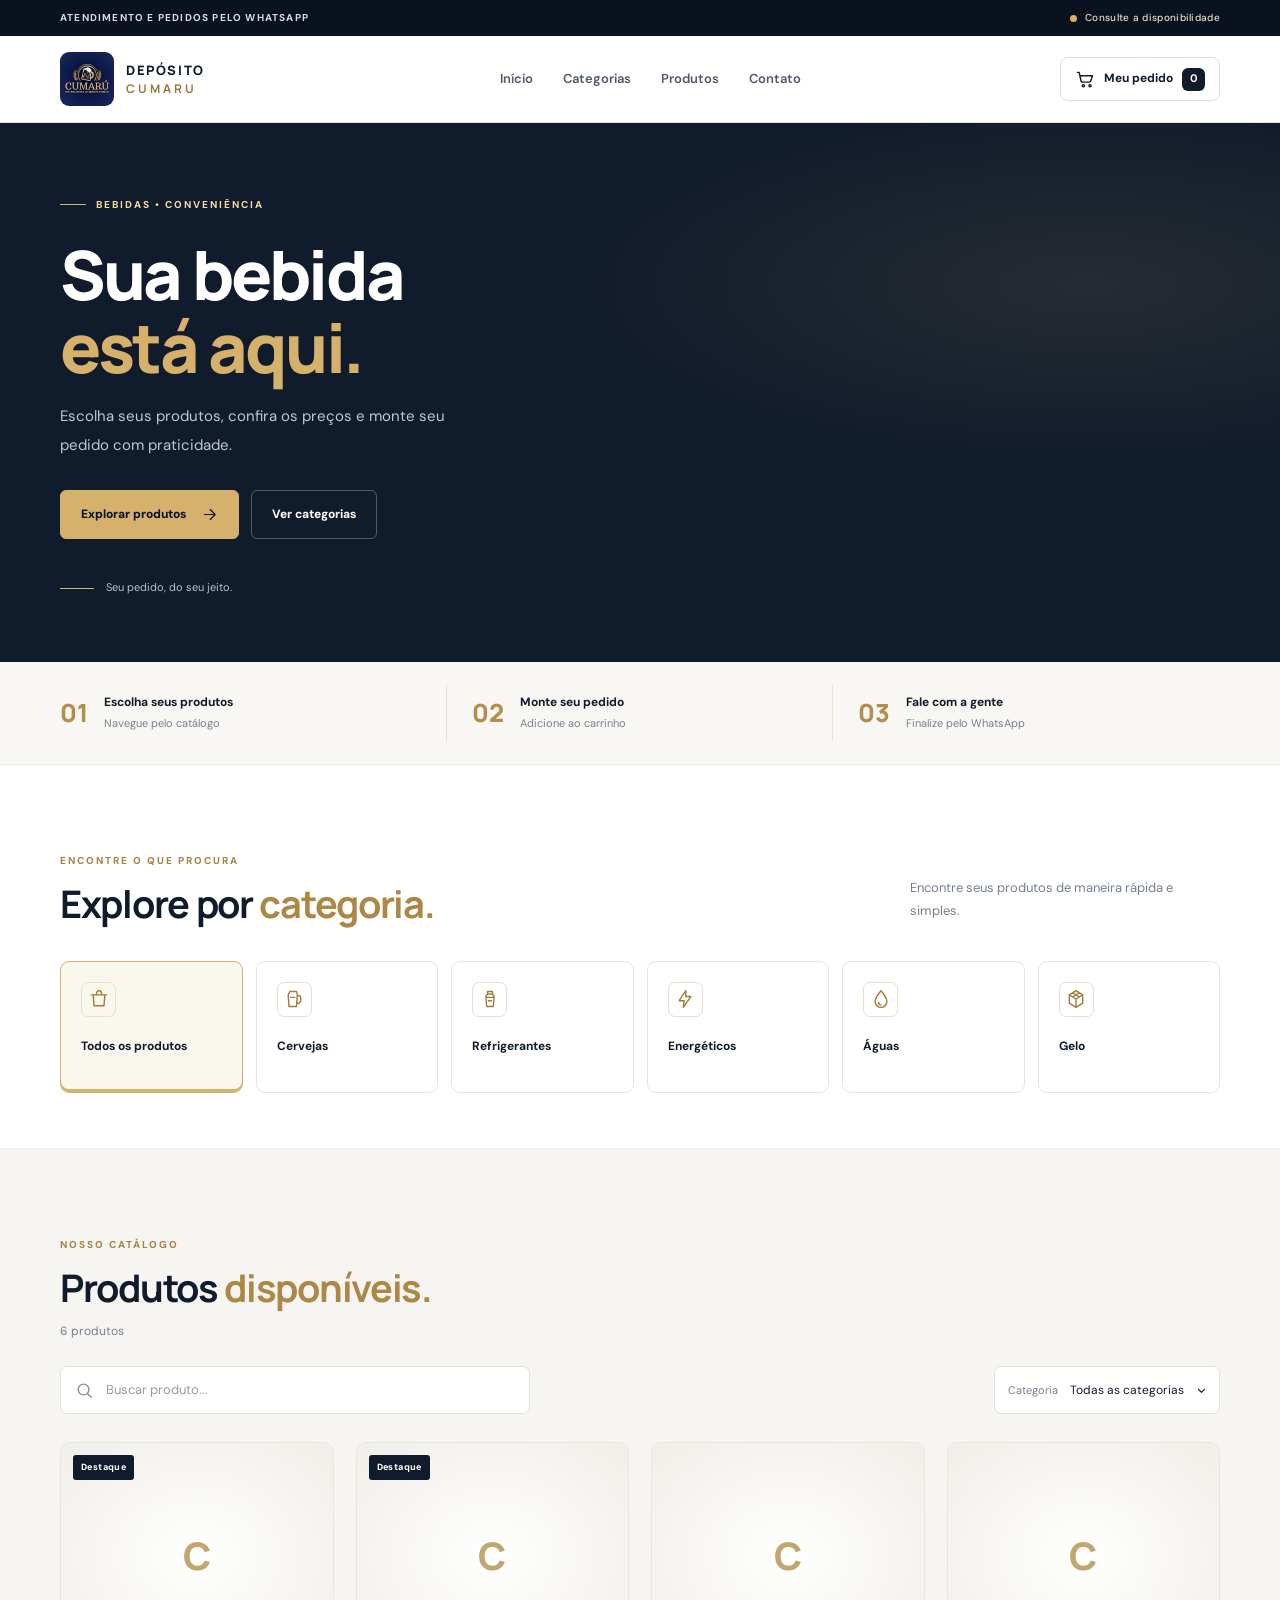
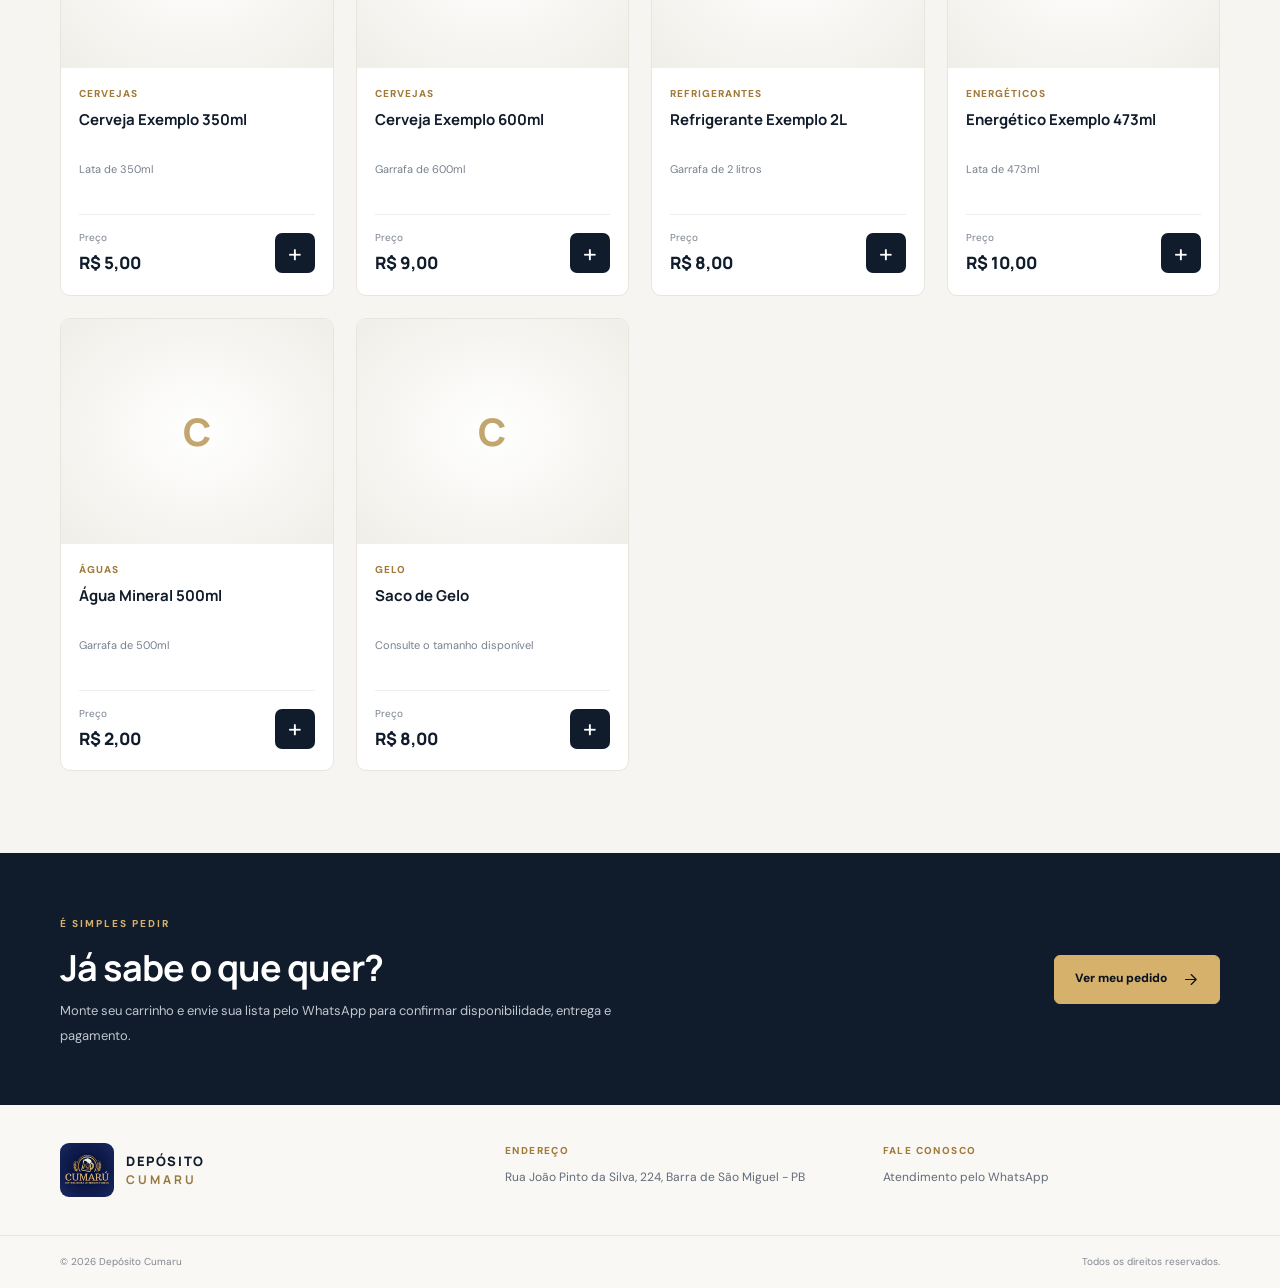
==== commit 85ea7142: "Update index.html" ====
--- a/index.html
+++ b/index.html
@@ -28,7 +28,7 @@
         <img
           class="marca-logo"
           src="./assets/logo-cumaru.jpg"
-          alt="Logo do depósito"
+          alt="Logo do Depósito Cumaru"
           onerror="this.style.display='none'">
 
         <span class="marca-textos">
@@ -91,6 +91,7 @@
                 <path d="M5 12h14M13 5l7 7-7 7"/>
               </svg>
             </a>
+
             <a class="botao-secundario" href="#categorias">
               Ver categorias
             </a>
@@ -99,21 +100,6 @@
           <div class="hero-detalhe">
             <span class="hero-detalhe-linha"></span>
             <span>Seu pedido, do seu jeito.</span>
-          </div>
-        </div>
-
-        <div class="hero-visual" aria-label="Área de destaque da marca">
-          <div class="hero-moldura"></div>
-          <div class="hero-monograma" aria-hidden="true">C</div>
-          <div class="hero-selo">
-            <span>DEPÓSITO</span>
-            <strong>CUMARU</strong>
-            <span>CATÁLOGO DE PRODUTOS</span>
-          </div>
-          <div class="hero-visual-rodape">
-            <span>01</span>
-            <span class="hero-visual-linha"></span>
-            <span>BEBIDAS E CONVENIÊNCIA</span>
           </div>
         </div>
       </div>
@@ -232,8 +218,9 @@
         <img
           class="marca-logo"
           src="./assets/logo-cumaru.jpg"
-          alt="Logo do depósito"
+          alt="Logo do Depósito Cumaru"
           onerror="this.style.display='none'">
+
         <span class="marca-textos">
           <strong>DEPÓSITO</strong>
           <span>CUMARU</span>
@@ -242,7 +229,9 @@
 
       <div class="rodape-info">
         <span class="rodape-titulo">ENDEREÇO</span>
-        <p id="endereco-rodape">Entre em contato para consultar nosso endereço.</p>
+        <p id="endereco-rodape">
+          Entre em contato para consultar nosso endereço.
+        </p>
       </div>
 
       <div class="rodape-info">
--- a/style.css
+++ b/style.css
@@ -1,30 +1,24 @@
 
-/* =========================================
-   DEPÓSITO CUMARU — ESTILO PRINCIPAL
-   Azul-marinho, dourado e branco
-========================================= */
+@import url('https://fonts.googleapis.com/css2?family=DM+Sans:wght@400;500;600;700&family=Manrope:wght@400;500;600;700;800&display=swap');
 
 :root {
-  --fundo: #081438;
-  --fundo-secundario: #0d1b49;
-  --card: #122354;
-  --card-hover: #192d61;
-  --azul: #172a65;
-  --dourado: #e5bd72;
-  --dourado-claro: #f6d99a;
-  --branco: #ffffff;
-  --texto: #d7ddef;
-  --texto-fraco: #b4bfd9;
-  --borda: rgba(229, 189, 114, .22);
-  --perigo: #ff7777;
-  --raio: 16px;
-  --largura: 1180px;
+  --navy: #101b2b;
+  --navy-deep: #0a1220;
+  --navy-soft: #1b2a40;
+  --gold: #d5b16b;
+  --gold-light: #f0d9a5;
+  --white: #ffffff;
+  --paper: #f6f5f1;
+  --text: #172235;
+  --muted: #77808d;
+  --line: #e6e5df;
+  --green: #24764c;
+  --radius: 14px;
+  --shadow: 0 14px 38px rgba(16, 27, 43, .08);
 }
 
 * {
   box-sizing: border-box;
-  margin: 0;
-  padding: 0;
 }
 
 html {
@@ -33,22 +27,27 @@
 }
 
 body {
-  background: var(--fundo);
-  color: var(--branco);
-  font-family: Arial, Helvetica, sans-serif;
+  margin: 0;
+  background: var(--white);
+  color: var(--text);
+  font-family: 'DM Sans', Arial, sans-serif;
+  font-size: 15px;
   line-height: 1.6;
-  -webkit-font-smoothing: antialiased;
 }
 
 body.modal-aberto {
   overflow: hidden;
 }
 
-button, input, select {
+button,
+input,
+select {
   font: inherit;
 }
 
-button, a, select {
+button,
+a,
+select {
   -webkit-tap-highlight-color: transparent;
 }
 
@@ -58,7 +57,7 @@
 
 button:disabled {
   cursor: not-allowed;
-  opacity: .55;
+  opacity: .45;
 }
 
 a {
@@ -66,53 +65,54 @@
   text-decoration: none;
 }
 
-img {
-  display: block;
-  max-width: 100%;
-}
-
-[hidden] {
-  display: none !important;
+svg {
+  width: 20px;
+  height: 20px;
+  fill: none;
+  stroke: currentColor;
+  stroke-width: 1.7;
+  stroke-linecap: round;
+  stroke-linejoin: round;
+  flex-shrink: 0;
 }
 
 .container {
-  width: min(var(--largura), calc(100% - 40px));
+  width: min(1160px, calc(100% - 48px));
   margin-inline: auto;
 }
 
-.sr-only {
-  position: absolute;
-  width: 1px;
-  height: 1px;
-  padding: 0;
-  margin: -1px;
-  overflow: hidden;
-  clip: rect(0, 0, 0, 0);
-  white-space: nowrap;
-  border: 0;
-}
-
-/* AVISO */
-
-.aviso-evento {
-  display: flex;
-  align-items: center;
-  justify-content: center;
-  gap: 10px;
-  padding: 11px 16px;
-  background: linear-gradient(100deg, #ad7c31, #f6d99a, #e5bd72);
-  color: #101936;
-  font-size: 13px;
-  font-weight: 800;
-  text-align: center;
-}
-
-.ponto-evento, .ponto-verde {
-  width: 8px;
-  height: 8px;
-  flex: 0 0 8px;
+/* BARRA SUPERIOR */
+
+.barra-superior {
+  background: var(--navy-deep);
+  color: #d9dce2;
+  font-size: 10px;
+  font-weight: 700;
+  letter-spacing: 1.2px;
+}
+
+.barra-superior-conteudo {
+  min-height: 36px;
+  display: flex;
+  align-items: center;
+  justify-content: space-between;
+  gap: 18px;
+}
+
+.barra-status {
+  display: inline-flex;
+  align-items: center;
+  gap: 8px;
+  color: #e9dfc8;
+  letter-spacing: .3px;
+  font-weight: 500;
+}
+
+.status-ponto {
+  width: 7px;
+  height: 7px;
   border-radius: 50%;
-  background: currentColor;
+  background: var(--gold);
 }
 
 /* CABEÇALHO */
@@ -120,737 +120,929 @@
 .cabecalho {
   position: sticky;
   top: 0;
-  z-index: 20;
-  background: rgba(8, 20, 56, .98);
-  border-bottom: 1px solid var(--borda);
-  backdrop-filter: blur(16px);
+  z-index: 50;
+  background: rgba(255, 255, 255, .96);
+  border-bottom: 1px solid var(--line);
+  backdrop-filter: blur(12px);
 }
 
 .cabecalho-conteudo {
-  min-height: 82px;
+  min-height: 86px;
   display: flex;
   align-items: center;
   justify-content: space-between;
-  gap: 24px;
+  gap: 28px;
 }
 
 .marca {
   display: inline-flex;
   align-items: center;
   gap: 12px;
-  flex-shrink: 0;
-}
-
-.marca img, .logo-oficial {
-  width: 48px;
-  height: 48px;
+  min-width: 180px;
+}
+
+.marca-logo {
+  display: block;
+  width: 54px;
+  height: 54px;
   object-fit: contain;
-  border-radius: 50%;
-}
-
-.marca-icone {
-  width: 47px;
-  height: 47px;
-  place-items: center;
-  border: 2px solid var(--dourado);
-  border-radius: 50%;
-  color: var(--dourado);
-  font-size: 16px;
-  font-weight: 900;
+  border-radius: 9px;
 }
 
 .marca-textos {
   display: flex;
   flex-direction: column;
-  line-height: 1.2;
-  letter-spacing: 2px;
+  line-height: 1.15;
+  font-family: 'Manrope', sans-serif;
+  letter-spacing: 1.6px;
 }
 
 .marca-textos strong {
-  color: #fff;
   font-size: 13px;
-  font-weight: 900;
-}
-
-.marca-textos span {
-  margin-top: 5px;
-  color: var(--dourado);
+  font-weight: 800;
+  color: var(--navy);
+}
+
+.marca-textos > span {
+  margin-top: 4px;
+  color: #98763c;
   font-size: 12px;
-  font-weight: 800;
-  letter-spacing: 4px;
+  font-weight: 700;
+  letter-spacing: 3px;
 }
 
 .navegacao {
   display: flex;
   align-items: center;
-  gap: 28px;
+  gap: 30px;
 }
 
 .navegacao a {
-  color: var(--texto);
+  color: #4f5967;
   font-size: 13px;
-  transition: color .2s;
+  font-weight: 600;
+  transition: color .2s ease;
 }
 
 .navegacao a:hover {
-  color: var(--dourado);
+  color: #a47c37;
 }
 
 .botao-carrinho {
-  display: flex;
+  display: inline-flex;
   align-items: center;
   justify-content: center;
   gap: 9px;
-  padding: 10px 14px;
-  border: 1px solid var(--borda);
-  border-radius: 10px;
-  background: var(--card);
-  color: #fff;
+  min-height: 44px;
+  padding: 0 14px;
+  border: 1px solid #d9dce1;
+  border-radius: 8px;
+  background: white;
+  color: var(--navy);
   font-size: 12px;
   font-weight: 700;
-  white-space: nowrap;
+  transition: .2s ease;
 }
 
 .botao-carrinho:hover {
-  background: var(--card-hover);
-  border-color: var(--dourado);
+  border-color: var(--gold);
+  background: #fcfaf5;
 }
 
 .contador-carrinho {
-  min-width: 23px;
+  display: inline-flex;
+  align-items: center;
+  justify-content: center;
+  width: 23px;
   height: 23px;
-  display: grid;
-  place-items: center;
-  padding: 0 5px;
-  border-radius: 7px;
-  background: var(--dourado);
-  color: #101936;
+  border-radius: 6px;
+  background: var(--navy);
+  color: white;
   font-size: 11px;
-  font-weight: 900;
-}
-
-/* DESTAQUE */
+}
+
+/* AVISO DE EVENTO */
+
+.aviso-evento {
+  display: flex;
+  justify-content: center;
+  align-items: center;
+  gap: 10px;
+  padding: 12px 20px;
+  background: #f4ead4;
+  color: #5c461f;
+  text-align: center;
+  font-size: 13px;
+  font-weight: 700;
+}
+
+.aviso-evento[hidden] {
+  display: none;
+}
+
+.aviso-evento-marca {
+  width: 7px;
+  height: 7px;
+  background: #b18a44;
+  border-radius: 50%;
+}
+
+/* HERO */
 
 .hero {
   position: relative;
   overflow: hidden;
-  padding: 76px 0 80px;
   background:
-    radial-gradient(ellipse at 90% 30%, rgba(229,189,114,.12), transparent 38%),
-    linear-gradient(140deg, #0b1740, #081438 70%);
+    radial-gradient(ellipse at 85% 30%, rgba(213, 177, 107, .11), transparent 35%),
+    var(--navy);
+  color: white;
 }
 
 .hero-conteudo {
+  min-height: 500px;
   display: grid;
-  grid-template-columns: 1fr .88fr;
-  align-items: center;
-  gap: 60px;
+  grid-template-columns: 1.05fr .95fr;
+  align-items: center;
+  gap: 64px;
+  padding-block: 65px;
 }
 
 .hero-texto {
-  position: relative;
-  z-index: 1;
-}
-
-.etiqueta {
+  max-width: 560px;
+}
+
+.etiqueta,
+.sobretitulo {
   display: inline-flex;
   align-items: center;
   gap: 10px;
-  margin-bottom: 22px;
-  color: var(--dourado);
-  font-size: 11px;
+  color: #a78344;
+  font-size: 10px;
   font-weight: 800;
   letter-spacing: 2px;
 }
 
+.hero .etiqueta {
+  color: var(--gold-light);
+}
+
+.etiqueta-linha {
+  display: block;
+  width: 26px;
+  height: 1px;
+  background: var(--gold);
+}
+
 .hero h1 {
-  max-width: 620px;
-  color: #fff;
-  font-size: clamp(38px, 4.5vw, 62px);
+  margin: 25px 0 18px;
+  font-family: 'Manrope', sans-serif;
+  font-size: clamp(42px, 5.4vw, 68px);
   line-height: 1.08;
-  letter-spacing: -2px;
-  font-weight: 900;
+  letter-spacing: -2.8px;
+  font-weight: 800;
 }
 
 .hero h1 span {
-  color: var(--dourado);
+  color: var(--gold);
 }
 
 .hero-texto > p {
-  max-width: 470px;
-  margin-top: 24px;
-  color: var(--texto);
+  max-width: 420px;
+  margin: 0;
+  color: #c1c8d2;
   font-size: 15px;
   line-height: 1.9;
 }
 
+.hero-acoes {
+  display: flex;
+  flex-wrap: wrap;
+  gap: 12px;
+  margin-top: 31px;
+}
+
+.botao-principal,
+.botao-secundario {
+  min-height: 49px;
+  display: inline-flex;
+  align-items: center;
+  justify-content: center;
+  gap: 15px;
+  padding: 0 20px;
+  border-radius: 6px;
+  font-size: 12px;
+  font-weight: 800;
+  transition: transform .2s ease, background .2s ease;
+}
+
 .botao-principal {
-  display: inline-flex;
+  background: var(--gold);
+  color: var(--navy-deep);
+  border: 1px solid var(--gold);
+}
+
+.botao-principal:hover {
+  background: var(--gold-light);
+  transform: translateY(-2px);
+}
+
+.botao-principal svg {
+  width: 17px;
+  height: 17px;
+}
+
+.botao-secundario {
+  border: 1px solid rgba(255, 255, 255, .28);
+  color: white;
+}
+
+.botao-secundario:hover {
+  background: rgba(255, 255, 255, .08);
+}
+
+.hero-detalhe {
+  display: flex;
+  align-items: center;
+  gap: 12px;
+  margin-top: 40px;
+  color: #b9c1cb;
+  font-size: 11px;
+}
+
+.hero-detalhe-linha {
+  width: 34px;
+  height: 1px;
+  background: var(--gold);
+}
+
+/* ELEMENTO VISUAL DO HERO */
+
+.hero-visual {
+  position: relative;
+  display: flex;
   align-items: center;
   justify-content: center;
-  gap: 14px;
-  min-height: 50px;
-  padding: 0 22px;
-  border: 1px solid var(--dourado);
-  border-radius: 10px;
-  background: linear-gradient(110deg, var(--dourado), var(--dourado-claro));
-  color: #101936;
-  font-size: 13px;
-  font-weight: 900;
-  transition: transform .2s, box-shadow .2s;
-}
-
-.hero-texto > .botao-principal {
-  margin-top: 28px;
-}
-
-.botao-principal:hover {
-  box-shadow: 0 8px 25px rgba(229,189,114,.2);
-  transform: translateY(-2px);
-}
-
-.hero-beneficios {
-  display: flex;
-  flex-wrap: wrap;
-  gap: 20px;
-  margin-top: 25px;
-  color: var(--texto-fraco);
-  font-size: 11px;
-}
-
-/* PAINEL DECORATIVO */
-
-.hero-imagem {
-  position: relative;
-  min-height: 390px;
-  display: flex;
-  align-items: center;
-  justify-content: center;
-  overflow: hidden;
-  border: 1px solid rgba(229,189,114,.3);
-  border-radius: 24px 7px;
-  background:
-    radial-gradient(circle at 50% 45%, rgba(229,189,114,.16), transparent 45%),
-    linear-gradient(145deg, #1b2e69, #0b1538 75%);
-}
-
-.hero-imagem::before, .hero-imagem::after {
+  min-height: 345px;
+  isolation: isolate;
+}
+
+.hero-moldura {
+  position: absolute;
+  inset: 14px 18px 14px 36px;
+  border: 1px solid rgba(213, 177, 107, .45);
+  z-index: -1;
+}
+
+.hero-moldura::before,
+.hero-moldura::after {
   content: "";
   position: absolute;
-  border: 1px solid rgba(229,189,114,.2);
-  border-radius: 50%;
-}
-
-.hero-imagem::before {
-  width: 280px;
-  height: 280px;
-}
-
-.hero-imagem::after {
-  width: 350px;
-  height: 350px;
-}
-
-.hero-grafismo {
-  color: rgba(229,189,114,.15);
-  font-size: clamp(150px, 22vw, 260px);
+  width: 42px;
+  height: 42px;
+  border-color: var(--gold);
+  border-style: solid;
+}
+
+.hero-moldura::before {
+  top: -1px;
+  left: -1px;
+  border-width: 2px 0 0 2px;
+}
+
+.hero-moldura::after {
+  right: -1px;
+  bottom: -1px;
+  border-width: 0 2px 2px 0;
+}
+
+.hero-monograma {
+  position: absolute;
+  inset: 0;
+  display: flex;
+  align-items: center;
+  justify-content: center;
+  color: rgba(213, 177, 107, .075);
+  font-family: 'Manrope', sans-serif;
+  font-size: clamp(220px, 28vw, 360px);
   line-height: 1;
-  font-weight: 900;
-  letter-spacing: -15px;
-  transform: rotate(-10deg);
-  user-select: none;
+  font-weight: 800;
+  z-index: -1;
 }
 
 .hero-selo {
+  display: flex;
+  flex-direction: column;
+  align-items: center;
+  gap: 10px;
+  text-align: center;
+  padding: 35px 30px;
+  border-top: 1px solid rgba(213, 177, 107, .55);
+  border-bottom: 1px solid rgba(213, 177, 107, .55);
+}
+
+.hero-selo > span:first-child {
+  color: #d7dce3;
+  font-size: 11px;
+  letter-spacing: 5px;
+}
+
+.hero-selo strong {
+  color: var(--gold);
+  font-family: 'Manrope', sans-serif;
+  font-size: clamp(28px, 4vw, 46px);
+  letter-spacing: 4px;
+  line-height: 1.2;
+}
+
+.hero-selo > span:last-child {
+  color: #aeb7c3;
+  font-size: 9px;
+  letter-spacing: 2.2px;
+}
+
+.hero-visual-rodape {
   position: absolute;
-  z-index: 1;
-  top: 35px;
-  right: 28px;
-  display: flex;
-  flex-direction: column;
-  align-items: center;
-  padding: 14px 17px;
-  border: 1px solid rgba(229,189,114,.5);
-  border-radius: 12px;
-  background: rgba(8,20,56,.94);
-  color: var(--texto);
+  right: 0;
+  bottom: 0;
+  left: 36px;
+  display: flex;
+  align-items: center;
+  gap: 12px;
+  color: #b5bdc7;
   font-size: 9px;
   letter-spacing: 1.5px;
 }
 
-.hero-selo strong {
-  margin: 5px 0;
-  color: var(--dourado);
-  font-size: 14px;
-}
-
-.hero-legenda {
-  position: absolute;
-  z-index: 1;
-  right: 25px;
-  bottom: 25px;
-  left: 25px;
-  display: flex;
-  flex-direction: column;
-  gap: 3px;
-  padding-top: 15px;
-  border-top: 1px solid var(--borda);
-}
-
-.hero-legenda span:first-child {
-  color: var(--dourado);
-  font-size: 10px;
-  font-weight: 900;
-  letter-spacing: 2px;
-}
-
-.hero-legenda span:last-child {
-  color: var(--texto);
-  font-size: 12px;
+.hero-visual-rodape > span:first-child {
+  color: var(--gold);
+  font-weight: 800;
+}
+
+.hero-visual-linha {
+  width: 35px;
+  height: 1px;
+  background: rgba(213, 177, 107, .7);
 }
 
 /* FAIXA DE INFORMAÇÕES */
 
 .faixa-informacoes {
-  border-block: 1px solid var(--borda);
-  background: #0c1942;
+  background: #f8f7f3;
+  border-bottom: 1px solid #eceae3;
 }
 
 .faixa-conteudo {
   display: grid;
   grid-template-columns: repeat(3, 1fr);
-  gap: 20px;
-  padding-block: 22px;
-}
-
-.faixa-conteudo > div {
-  display: flex;
-  align-items: center;
-  justify-content: center;
-  gap: 11px;
-  color: var(--texto);
+  padding-block: 23px;
+}
+
+.informacao-item {
+  display: flex;
+  align-items: center;
+  gap: 16px;
+  padding: 8px 25px;
+  border-right: 1px solid #e4e1d8;
+}
+
+.informacao-item:first-child {
+  padding-left: 0;
+}
+
+.informacao-item:last-child {
+  border-right: 0;
+  padding-right: 0;
+}
+
+.informacao-numero {
+  color: #b28d4b;
+  font-family: 'Manrope', sans-serif;
+  font-size: 25px;
+  font-weight: 800;
+}
+
+.informacao-item div {
+  display: flex;
+  flex-direction: column;
+  gap: 3px;
+}
+
+.informacao-item strong {
+  color: var(--navy);
   font-size: 12px;
-  text-align: center;
-}
-
-.informacao-icone {
-  font-size: 19px;
+}
+
+.informacao-item div span {
+  color: var(--muted);
+  font-size: 11px;
 }
 
 /* SEÇÕES */
 
 .secao {
-  padding: 76px 0;
+  padding-block: 82px;
 }
 
 .secao-categorias {
-  padding-bottom: 38px;
+  padding-bottom: 55px;
 }
 
 .titulo-secao {
   display: flex;
-  align-items: flex-end;
+  align-items: end;
   justify-content: space-between;
   gap: 24px;
-  margin-bottom: 30px;
-}
-
-.sobretitulo {
-  display: block;
-  margin-bottom: 9px;
-  color: var(--dourado);
-  font-size: 10px;
-  font-weight: 900;
-  letter-spacing: 2px;
-}
-
-.titulo-secao h2, .carrinho-cabecalho h2 {
-  color: #fff;
-  font-size: clamp(25px, 3vw, 34px);
+  margin-bottom: 34px;
+}
+
+.titulo-secao h2 {
+  margin: 10px 0 0;
+  color: var(--navy);
+  font-family: 'Manrope', sans-serif;
+  font-size: clamp(27px, 3.2vw, 38px);
   line-height: 1.2;
-  letter-spacing: -1px;
-}
-
-.titulo-secao > p, .quantidade-produtos {
-  color: var(--texto-fraco);
+  letter-spacing: -1.3px;
+}
+
+.titulo-secao h2 span {
+  color: #ad8746;
+}
+
+.titulo-secao > p {
+  max-width: 310px;
+  margin: 0 0 4px;
+  color: var(--muted);
+  font-size: 13px;
+  line-height: 1.8;
+}
+
+.quantidade-produtos {
+  margin: 12px 0 0;
+  color: var(--muted);
   font-size: 12px;
-}
-
-.quantidade-produtos {
-  white-space: nowrap;
 }
 
 /* CATEGORIAS */
 
 .categorias-lista {
   display: grid;
-  grid-template-columns: repeat(5, minmax(0, 1fr));
-  gap: 14px;
+  grid-template-columns: repeat(auto-fit, minmax(135px, 1fr));
+  gap: 13px;
 }
 
 .categoria-card {
   display: flex;
   flex-direction: column;
   align-items: flex-start;
-  gap: 13px;
-  min-height: 120px;
+  gap: 20px;
+  min-height: 132px;
   padding: 20px;
-  border: 1px solid var(--borda);
-  border-radius: var(--raio);
-  background: var(--fundo-secundario);
-  color: #fff;
+  border: 1px solid var(--line);
+  border-radius: 9px;
+  background: white;
+  color: var(--navy);
   text-align: left;
-  transition: border-color .2s, background .2s, transform .2s;
-}
-
-.categoria-card:hover, .categoria-card.ativa {
-  border-color: var(--dourado);
-  background: var(--card);
+  transition: border-color .2s ease, background .2s ease, transform .2s ease;
+}
+
+.categoria-card:hover {
   transform: translateY(-3px);
+  border-color: #c5a365;
+}
+
+.categoria-card.ativa {
+  border-color: var(--gold);
+  background: #faf7ef;
+  box-shadow: inset 0 -3px 0 var(--gold);
 }
 
 .categoria-icone {
-  display: grid;
-  place-items: center;
-  width: 40px;
-  height: 40px;
-  border: 1px solid var(--borda);
-  border-radius: 11px;
-  background: rgba(229,189,114,.09);
-  font-size: 21px;
+  display: flex;
+  align-items: center;
+  justify-content: center;
+  width: 35px;
+  height: 35px;
+  border: 1px solid #e9dfca;
+  border-radius: 7px;
+  color: #a47c37;
+  font-family: 'Manrope', sans-serif;
+  font-size: 12px;
+  font-weight: 800;
 }
 
 .categoria-card strong {
-  color: #fff;
   font-size: 12px;
+  font-weight: 700;
 }
 
 /* CATÁLOGO */
 
 .secao-produtos {
-  padding-top: 48px;
-  background: #0b1740;
-  border-top: 1px solid var(--borda);
+  background: var(--paper);
+  border-top: 1px solid #efeee8;
+}
+
+.titulo-produtos {
+  margin-bottom: 25px;
 }
 
 .ferramentas-produtos {
-  display: grid;
-  grid-template-columns: 1fr 240px;
-  gap: 13px;
-  margin-bottom: 25px;
-}
-
-.campo-busca, .campo-filtro {
-  display: flex;
-  align-items: center;
-  gap: 11px;
+  display: flex;
+  align-items: center;
+  justify-content: space-between;
+  gap: 14px;
+  margin-bottom: 28px;
+}
+
+.campo-busca,
+.campo-filtro {
+  position: relative;
+  display: flex;
+  align-items: center;
   min-height: 48px;
-  padding: 0 15px;
-  border: 1px solid var(--borda);
-  border-radius: 10px;
-  background: var(--fundo-secundario);
-  color: var(--texto-fraco);
-}
-
-.campo-busca > span {
-  font-size: 24px;
-}
-
-.campo-busca input, .campo-filtro select {
+  border: 1px solid #e1e0da;
+  border-radius: 7px;
+  background: white;
+}
+
+.campo-busca {
+  flex: 1;
+  max-width: 470px;
+  gap: 10px;
+  padding: 0 14px;
+}
+
+.campo-busca svg {
+  color: #858c95;
+  width: 19px;
+  height: 19px;
+}
+
+.campo-busca input {
   width: 100%;
   min-width: 0;
-  border: none;
+  border: 0;
   outline: none;
+  color: var(--text);
   background: transparent;
-  color: #fff;
+  font-size: 13px;
+}
+
+.campo-busca input::placeholder {
+  color: #969ca5;
+}
+
+.campo-filtro {
+  gap: 12px;
+  padding: 0 13px;
+}
+
+.campo-filtro > span {
+  color: var(--muted);
+  font-size: 11px;
+  white-space: nowrap;
+}
+
+.campo-filtro select {
+  max-width: 220px;
+  padding: 4px 22px 4px 0;
+  border: 0;
+  outline: none;
+  appearance: none;
+  color: var(--navy);
+  background: transparent;
   font-size: 12px;
-}
-
-.campo-busca input::placeholder {
-  color: var(--texto-fraco);
-}
-
-.campo-filtro select {
   cursor: pointer;
 }
 
-.campo-filtro option {
-  background: var(--fundo-secundario);
-  color: #fff;
-}
-
-.mensagem-carregamento {
-  margin-bottom: 18px;
-  color: var(--texto-fraco);
+.campo-filtro > svg {
+  position: absolute;
+  right: 10px;
+  width: 15px;
+  height: 15px;
+  pointer-events: none;
+}
+
+.estado-produtos {
+  margin: 0 0 20px;
+  padding: 13px 15px;
+  border: 1px solid #ead8b3;
+  border-radius: 7px;
+  background: #fbf5e8;
+  color: #684f24;
   font-size: 13px;
 }
 
 .grade-produtos {
   display: grid;
   grid-template-columns: repeat(4, minmax(0, 1fr));
-  gap: 20px;
-}
+  gap: 22px;
+}
+
+/* CARTÕES DE PRODUTO */
 
 .produto-card {
   min-width: 0;
   overflow: hidden;
-  border: 1px solid var(--borda);
-  border-radius: var(--raio);
-  background: var(--fundo-secundario);
-  transition: transform .2s, border-color .2s;
+  border: 1px solid #e7e5de;
+  border-radius: 10px;
+  background: white;
+  transition: transform .25s ease, box-shadow .25s ease;
 }
 
 .produto-card:hover {
   transform: translateY(-4px);
-  border-color: rgba(229,189,114,.55);
+  box-shadow: var(--shadow);
 }
 
 .produto-imagem {
   position: relative;
-  display: grid;
-  place-items: center;
-  aspect-ratio: 1 / .85;
+  display: flex;
+  align-items: center;
+  justify-content: center;
+  height: 225px;
   overflow: hidden;
-  background: radial-gradient(circle, rgba(229,189,114,.1), transparent 65%), #142653;
+  background:
+    radial-gradient(ellipse at center, #fff 0%, #f0eee8 100%);
 }
 
 .produto-imagem img {
   width: 100%;
   height: 100%;
+  padding: 16px;
   object-fit: contain;
-  padding: 16px;
-  transition: transform .3s;
+  transition: transform .3s ease;
 }
 
 .produto-card:hover .produto-imagem img {
-  transform: scale(1.04);
+  transform: scale(1.045);
 }
 
 .produto-placeholder {
-  display: grid;
-  place-items: center;
+  display: flex;
+  align-items: center;
+  justify-content: center;
   width: 100%;
   height: 100%;
-  color: var(--dourado);
-  font-size: 52px;
-}
-
-.etiqueta-oferta, .etiqueta-indisponivel {
+  color: #c2a66e;
+  font-family: 'Manrope', sans-serif;
+  font-size: 38px;
+  font-weight: 800;
+}
+
+.produto-placeholder[hidden] {
+  display: none;
+}
+
+.etiqueta-oferta,
+.etiqueta-indisponivel {
   position: absolute;
   top: 12px;
   left: 12px;
-  z-index: 1;
+  z-index: 2;
   padding: 5px 8px;
-  border-radius: 6px;
-  background: var(--dourado);
-  color: #101936;
+  border-radius: 3px;
   font-size: 9px;
-  font-weight: 900;
-  text-transform: uppercase;
+  font-weight: 800;
+  letter-spacing: .4px;
+}
+
+.etiqueta-oferta {
+  background: var(--navy);
+  color: white;
 }
 
 .etiqueta-indisponivel {
-  background: #35405f;
-  color: #fff;
+  background: #e9e7e1;
+  color: #66645e;
 }
 
 .produto-info {
-  padding: 16px;
+  padding: 18px;
 }
 
 .produto-categoria {
   display: block;
-  margin-bottom: 5px;
-  color: var(--dourado);
-  font-size: 9px;
+  margin-bottom: 7px;
+  color: #a17a38;
+  font-size: 10px;
   font-weight: 800;
   letter-spacing: 1px;
   text-transform: uppercase;
 }
 
 .produto-info h3 {
-  min-height: 42px;
-  color: #fff;
-  font-size: 14px;
-  line-height: 1.5;
+  min-height: 44px;
+  margin: 0;
+  color: var(--navy);
+  font-family: 'Manrope', sans-serif;
+  font-size: 15px;
+  font-weight: 700;
+  line-height: 1.45;
 }
 
 .produto-descricao {
-  min-height: 18px;
-  margin-top: 4px;
-  color: var(--texto-fraco);
+  min-height: 36px;
+  margin: 8px 0 17px;
+  color: var(--muted);
   font-size: 11px;
+  line-height: 1.6;
 }
 
 .produto-rodape {
   display: flex;
   align-items: center;
   justify-content: space-between;
-  gap: 8px;
-  margin-top: 16px;
+  gap: 10px;
+  padding-top: 15px;
+  border-top: 1px solid #efeee9;
 }
 
 .produto-preco {
   display: flex;
   flex-direction: column;
-  gap: 2px;
+  gap: 3px;
 }
 
 .produto-preco small {
-  color: var(--texto-fraco);
-  font-size: 9px;
+  color: var(--muted);
+  font-size: 10px;
 }
 
 .produto-preco strong {
-  color: #fff;
+  color: var(--navy);
+  font-family: 'Manrope', sans-serif;
   font-size: 17px;
-  font-weight: 900;
-  white-space: nowrap;
+  font-weight: 800;
 }
 
 .botao-adicionar {
-  width: 38px;
-  height: 38px;
-  flex: 0 0 38px;
-  display: grid;
-  place-items: center;
-  border: 1px solid var(--dourado);
-  border-radius: 10px;
-  background: var(--dourado);
-  color: #101936;
-  font-size: 23px;
-  font-weight: 800;
-}
-
-.botao-adicionar:hover {
-  background: var(--dourado-claro);
-}
-
-.botao-adicionar:disabled {
-  border-color: #35405f;
-  background: #35405f;
-  color: var(--texto-fraco);
+  display: flex;
+  align-items: center;
+  justify-content: center;
+  width: 40px;
+  height: 40px;
+  border: 0;
+  border-radius: 7px;
+  background: var(--navy);
+  color: white;
+  font-size: 25px;
+  line-height: 1;
+  transition: background .2s ease, color .2s ease;
+}
+
+.botao-adicionar:hover:not(:disabled) {
+  background: var(--gold);
+  color: var(--navy);
 }
 
 .estado-vazio {
   grid-column: 1 / -1;
-  padding: 55px 20px;
-  border: 1px dashed var(--borda);
-  border-radius: var(--raio);
-  color: var(--texto-fraco);
+  display: flex;
+  flex-direction: column;
+  gap: 7px;
+  padding: 45px 20px;
+  border: 1px dashed #d7d4ca;
+  border-radius: 9px;
+  background: white;
   text-align: center;
 }
 
 .estado-vazio strong {
-  display: block;
-  margin-bottom: 8px;
-  color: #fff;
-}
-
-/* CHAMADA PARA PEDIDOS */
+  color: var(--navy);
+  font-size: 16px;
+}
+
+.estado-vazio span {
+  color: var(--muted);
+  font-size: 13px;
+}
+
+/* CHAMADA FINAL */
 
 .secao-chamada {
-  padding: 58px 0;
-  background: radial-gradient(ellipse at 85% 50%, rgba(229,189,114,.12), transparent 45%), #10204e;
-  border-block: 1px solid var(--borda);
+  padding-block: 57px;
+  background: var(--navy);
+  color: white;
 }
 
 .chamada-conteudo {
   display: flex;
   align-items: center;
   justify-content: space-between;
-  gap: 30px;
+  gap: 35px;
+}
+
+.chamada-conteudo .sobretitulo {
+  color: var(--gold);
 }
 
 .chamada-conteudo h2 {
-  max-width: 580px;
-  color: #fff;
-  font-size: clamp(25px, 3.5vw, 38px);
+  margin: 12px 0 10px;
+  font-family: 'Manrope', sans-serif;
+  font-size: clamp(27px, 3vw, 36px);
   line-height: 1.2;
   letter-spacing: -1px;
 }
 
 .chamada-conteudo p {
-  margin-top: 12px;
-  color: var(--texto);
+  max-width: 600px;
+  margin: 0;
+  color: #c0c7d0;
   font-size: 13px;
-}
-
-.botao-claro {
+  line-height: 1.9;
+}
+
+.botao-chamada {
   flex-shrink: 0;
 }
 
 /* RODAPÉ */
 
 .rodape {
-  padding-top: 38px;
-  background: #060d25;
-}
-
-.rodape-conteudo {
-  display: flex;
-  align-items: center;
-  justify-content: space-between;
-  gap: 25px;
-  padding-bottom: 32px;
-}
-
-.rodape-info strong {
-  color: #fff;
+  background: #f9f8f5;
+}
+
+.rodape-principal {
+  display: grid;
+  grid-template-columns: 1.2fr 1fr 1fr;
+  gap: 40px;
+  padding-block: 38px;
+}
+
+.marca-rodape {
+  align-self: start;
+}
+
+.rodape-info {
+  display: flex;
+  flex-direction: column;
+  align-items: flex-start;
+  gap: 8px;
+}
+
+.rodape-titulo {
+  color: #a17a38;
+  font-size: 10px;
+  font-weight: 800;
+  letter-spacing: 1.4px;
+}
+
+.rodape-info p,
+.rodape-info a {
+  margin: 0;
+  color: #626b77;
   font-size: 12px;
-}
-
-.rodape-info p {
-  margin-top: 4px;
-  color: var(--texto-fraco);
-  font-size: 11px;
-}
-
-.link-whatsapp {
-  color: var(--dourado);
-  font-size: 12px;
-  font-weight: 800;
-}
-
-.link-whatsapp:hover {
-  text-decoration: underline;
-}
-
-.rodape-final {
-  display: flex;
+  line-height: 1.8;
+  overflow-wrap: anywhere;
+}
+
+.rodape-info a:hover {
+  color: var(--navy);
+}
+
+.rodape-base {
+  border-top: 1px solid #e7e5de;
+}
+
+.rodape-base-conteudo {
+  min-height: 52px;
+  display: flex;
+  align-items: center;
   justify-content: space-between;
   gap: 15px;
-  padding-block: 19px;
-  border-top: 1px solid var(--borda);
-  color: var(--texto-fraco);
+  color: #828791;
   font-size: 10px;
 }
 
-/* CARRINHO */
+/* CARRINHO LATERAL */
 
 .fundo-modal {
   position: fixed;
-  z-index: 40;
   inset: 0;
-  background: rgba(0,0,0,.75);
+  z-index: 100;
+  background: rgba(6, 13, 24, .64);
   backdrop-filter: blur(3px);
+}
+
+.fundo-modal[hidden] {
+  display: none;
 }
 
 .painel-carrinho {
   position: fixed;
-  z-index: 41;
   top: 0;
   right: 0;
-  bottom: 0;
+  z-index: 101;
   display: flex;
   flex-direction: column;
-  width: min(440px, 100%);
-  background: #0b1740;
-  border-left: 1px solid var(--borda);
-  box-shadow: -15px 0 50px rgba(0,0,0,.3);
+  width: min(450px, 100%);
+  height: 100dvh;
+  background: white;
+  box-shadow: -15px 0 55px rgba(0, 0, 0, .18);
   transform: translateX(105%);
   visibility: hidden;
-  transition: transform .28s ease, visibility .28s;
+  transition: transform .3s ease, visibility .3s ease;
 }
 
 .painel-carrinho.aberto {
@@ -864,30 +1056,35 @@
   justify-content: space-between;
   gap: 15px;
   padding: 25px;
-  border-bottom: 1px solid var(--borda);
+  border-bottom: 1px solid var(--line);
 }
 
 .carrinho-cabecalho .sobretitulo {
-  margin-bottom: 5px;
+  font-size: 9px;
 }
 
 .carrinho-cabecalho h2 {
-  font-size: 24px;
+  margin: 5px 0 0;
+  color: var(--navy);
+  font-family: 'Manrope', sans-serif;
+  font-size: 23px;
+  line-height: 1.3;
 }
 
 .botao-fechar {
-  width: 39px;
-  height: 39px;
-  border: 1px solid var(--borda);
-  border-radius: 10px;
-  background: var(--card);
-  color: #fff;
-  font-size: 27px;
-  line-height: 1;
+  display: flex;
+  align-items: center;
+  justify-content: center;
+  width: 42px;
+  height: 42px;
+  border: 1px solid var(--line);
+  border-radius: 7px;
+  background: white;
+  color: var(--navy);
 }
 
 .botao-fechar:hover {
-  border-color: var(--dourado);
+  background: var(--paper);
 }
 
 .carrinho-itens {
@@ -901,306 +1098,410 @@
   flex-direction: column;
   align-items: center;
   justify-content: center;
-  min-height: 250px;
+  min-height: 230px;
   text-align: center;
 }
 
-.carrinho-vazio > span {
-  margin-bottom: 14px;
-  font-size: 45px;
-}
-
 .carrinho-vazio h3 {
-  color: #fff;
-  font-size: 16px;
+  margin: 0 0 8px;
+  color: var(--navy);
+  font-family: 'Manrope', sans-serif;
+  font-size: 17px;
 }
 
 .carrinho-vazio p {
-  margin-top: 8px;
-  color: var(--texto-fraco);
+  margin: 0;
+  color: var(--muted);
   font-size: 12px;
 }
 
 .item-carrinho {
-  display: grid;
-  grid-template-columns: 1fr auto;
+  display: flex;
+  justify-content: space-between;
+  align-items: flex-start;
+  gap: 15px;
+  padding: 17px 0;
+  border-bottom: 1px solid var(--line);
+}
+
+.item-carrinho h3 {
+  margin: 0 0 5px;
+  color: var(--navy);
+  font-size: 13px;
+}
+
+.item-carrinho-preco {
+  color: #a17a38;
+  font-size: 13px;
+  font-weight: 800;
+}
+
+.item-carrinho-controles {
+  display: flex;
+  align-items: center;
   gap: 12px;
-  padding: 18px 0;
-  border-bottom: 1px solid var(--borda);
-}
-
-.item-carrinho h3 {
-  color: #fff;
+  margin-top: 12px;
+  color: var(--navy);
+  font-size: 12px;
+  font-weight: 700;
+}
+
+.botao-quantidade {
+  display: flex;
+  align-items: center;
+  justify-content: center;
+  width: 28px;
+  height: 28px;
+  border: 1px solid #dfded8;
+  border-radius: 5px;
+  background: white;
+  color: var(--navy);
+}
+
+.botao-quantidade:hover {
+  border-color: var(--gold);
+}
+
+.botao-remover {
+  padding: 5px 0;
+  border: 0;
+  background: transparent;
+  color: #9b5650;
+  font-size: 11px;
+  font-weight: 700;
+}
+
+.carrinho-rodape {
+  padding: 22px 25px;
+  border-top: 1px solid var(--line);
+  background: #fbfaf7;
+}
+
+.linha-total {
+  display: flex;
+  align-items: center;
+  justify-content: space-between;
+  gap: 15px;
+}
+
+.linha-total span {
+  color: #6e7783;
   font-size: 13px;
-  line-height: 1.5;
-}
-
-.item-carrinho-preco {
-  margin-top: 5px;
-  color: var(--dourado);
+}
+
+.linha-total strong {
+  color: var(--navy);
+  font-family: 'Manrope', sans-serif;
+  font-size: 23px;
+  font-weight: 800;
+}
+
+.aviso-total {
+  margin: 10px 0 17px;
+  color: #777f89;
+  font-size: 10px;
+  line-height: 1.7;
+}
+
+.botao-finalizar {
+  display: flex;
+  align-items: center;
+  justify-content: center;
+  gap: 12px;
+  width: 100%;
+  min-height: 51px;
+  padding: 12px 16px;
+  border: 0;
+  border-radius: 6px;
+  background: var(--navy);
+  color: white;
   font-size: 12px;
   font-weight: 800;
-}
-
-.item-carrinho-controles {
-  display: flex;
-  align-items: center;
-  gap: 9px;
-  margin-top: 12px;
-}
-
-.botao-quantidade {
-  width: 29px;
-  height: 29px;
-  border: 1px solid var(--borda);
-  border-radius: 7px;
-  background: var(--card);
-  color: #fff;
-  font-size: 16px;
-}
-
-.botao-quantidade:hover {
-  border-color: var(--dourado);
-}
-
-.item-carrinho-controles span {
-  min-width: 18px;
-  color: #fff;
-  font-size: 12px;
-  text-align: center;
-}
-
-.botao-remover {
-  align-self: start;
-  padding: 4px;
-  border: none;
-  background: transparent;
-  color: var(--texto-fraco);
-  font-size: 11px;
-}
-
-.botao-remover:hover {
-  color: var(--perigo);
-}
-
-.carrinho-rodape {
-  padding: 22px 25px;
-  border-top: 1px solid var(--borda);
-  background: #08122f;
-}
-
-.linha-total {
-  display: flex;
-  align-items: center;
-  justify-content: space-between;
-  gap: 15px;
-}
-
-.linha-total span {
-  color: var(--texto);
-  font-size: 13px;
-}
-
-.linha-total strong {
-  color: var(--dourado);
-  font-size: 23px;
-}
-
-.aviso-total {
-  margin-top: 7px;
-  color: var(--texto-fraco);
-  font-size: 10px;
-  line-height: 1.6;
-}
-
-.botao-finalizar {
-  width: 100%;
-  margin-top: 20px;
-}
-
-/* NOTIFICAÇÕES */
+  transition: background .2s ease;
+}
+
+.botao-finalizar:hover:not(:disabled) {
+  background: #263a56;
+}
+
+.botao-finalizar svg {
+  width: 17px;
+  height: 17px;
+}
+
+/* NOTIFICAÇÃO */
 
 .notificacao {
   position: fixed;
-  z-index: 60;
-  right: 20px;
-  bottom: 20px;
-  max-width: calc(100% - 40px);
+  right: 22px;
+  bottom: 22px;
+  z-index: 200;
+  max-width: min(380px, calc(100% - 44px));
   padding: 14px 18px;
-  border: 1px solid var(--borda);
-  border-radius: 10px;
-  background: #142653;
-  color: #fff;
-  box-shadow: 0 10px 35px rgba(0,0,0,.3);
+  border: 1px solid rgba(213, 177, 107, .35);
+  border-radius: 7px;
+  background: var(--navy);
+  color: white;
+  box-shadow: var(--shadow);
   font-size: 12px;
   opacity: 0;
-  visibility: hidden;
+  pointer-events: none;
   transform: translateY(10px);
-  transition: opacity .2s, transform .2s, visibility .2s;
+  transition: opacity .2s ease, transform .2s ease;
 }
 
 .notificacao.visivel {
   opacity: 1;
-  visibility: visible;
   transform: translateY(0);
 }
 
-/* RESPONSIVIDADE */
-
-@media (min-width: 1500px) {
-  :root {
-    --largura: 1260px;
-  }
-}
-
-@media (max-width: 1000px) {
+/* ACESSIBILIDADE */
+
+:focus-visible {
+  outline: 3px solid #c9a45e;
+  outline-offset: 3px;
+}
+
+@media (prefers-reduced-motion: reduce) {
+  *,
+  *::before,
+  *::after {
+    scroll-behavior: auto !important;
+    transition-duration: .01ms !important;
+    animation-duration: .01ms !important;
+  }
+}
+
+/* TABLETS */
+
+@media (max-width: 900px) {
+  .container {
+    width: min(100% - 36px, 760px);
+  }
+
+  .cabecalho-conteudo {
+    gap: 15px;
+  }
+
+  .navegacao {
+    gap: 17px;
+  }
+
+  .navegacao a {
+    font-size: 12px;
+  }
+
   .hero-conteudo {
-    gap: 35px;
-  }
-
-  .hero-imagem {
-    min-height: 330px;
-  }
-
-  .categorias-lista {
-    grid-template-columns: repeat(3, minmax(0, 1fr));
+    gap: 28px;
+    min-height: 430px;
+  }
+
+  .hero h1 {
+    font-size: clamp(40px, 6vw, 55px);
+  }
+
+  .hero-visual {
+    min-height: 300px;
   }
 
   .grade-produtos {
     grid-template-columns: repeat(3, minmax(0, 1fr));
-  }
-
-  .navegacao {
-    gap: 18px;
-  }
-}
-
-@media (max-width: 720px) {
+    gap: 16px;
+  }
+
+  .produto-imagem {
+    height: 205px;
+  }
+
+  .informacao-item {
+    padding-inline: 15px;
+  }
+
+  .informacao-numero {
+    font-size: 21px;
+  }
+}
+
+/* CELULARES */
+
+@media (max-width: 650px) {
   .container {
-    width: calc(100% - 30px);
+    width: calc(100% - 32px);
+  }
+
+  .barra-superior {
+    font-size: 8px;
+    letter-spacing: .6px;
+  }
+
+  .barra-superior-conteudo {
+    min-height: 32px;
+    gap: 8px;
+  }
+
+  .barra-status {
+    font-size: 8px;
   }
 
   .cabecalho-conteudo {
-    min-height: 70px;
-    gap: 12px;
+    min-height: 72px;
+    flex-wrap: wrap;
+    gap: 10px;
+    padding-block: 10px;
   }
 
   .marca {
+    min-width: 0;
     gap: 8px;
   }
 
-  .marca img, .logo-oficial {
-    width: 39px;
-    height: 39px;
-  }
-
-  .marca-icone {
-    width: 39px;
-    height: 39px;
-    font-size: 14px;
+  .marca-logo {
+    width: 43px;
+    height: 43px;
   }
 
   .marca-textos strong {
     font-size: 11px;
   }
 
-  .marca-textos span {
+  .marca-textos > span {
     font-size: 10px;
-    letter-spacing: 3px;
+    letter-spacing: 2px;
   }
 
   .navegacao {
-    display: none;
+    order: 3;
+    width: 100%;
+    justify-content: space-between;
+    gap: 8px;
+    padding: 9px 0 1px;
+    border-top: 1px solid #efeee9;
+  }
+
+  .navegacao a {
+    font-size: 10px;
   }
 
   .botao-carrinho {
+    min-height: 39px;
     gap: 6px;
-    padding: 9px;
-    font-size: 11px;
-  }
-
-  .hero {
-    padding: 48px 0;
+    padding: 0 8px;
+    font-size: 10px;
+  }
+
+  .botao-carrinho svg {
+    width: 17px;
+    height: 17px;
+  }
+
+  .contador-carrinho {
+    width: 20px;
+    height: 20px;
+    font-size: 10px;
   }
 
   .hero-conteudo {
     grid-template-columns: 1fr;
-    gap: 34px;
+    gap: 25px;
+    padding-block: 48px 38px;
   }
 
   .hero h1 {
-    max-width: 520px;
-    font-size: clamp(37px, 9vw, 53px);
-    letter-spacing: -1.5px;
+    margin-top: 19px;
+    font-size: clamp(43px, 11vw, 60px);
+    letter-spacing: -2px;
   }
 
   .hero-texto > p {
     font-size: 13px;
   }
 
-  .hero-imagem {
-    min-height: 260px;
-  }
-
-  .hero-grafismo {
-    font-size: 175px;
-  }
-
-  .hero-imagem::before {
-    width: 200px;
-    height: 200px;
-  }
-
-  .hero-imagem::after {
-    width: 255px;
-    height: 255px;
+  .hero-acoes {
+    gap: 9px;
+    margin-top: 24px;
+  }
+
+  .botao-principal,
+  .botao-secundario {
+    min-height: 45px;
+    padding-inline: 13px;
+    font-size: 11px;
+  }
+
+  .hero-detalhe {
+    margin-top: 25px;
+  }
+
+  .hero-visual {
+    min-height: 225px;
+    margin-top: 4px;
+  }
+
+  .hero-moldura {
+    inset: 9px 12px 9px 20px;
+  }
+
+  .hero-monograma {
+    font-size: 230px;
   }
 
   .hero-selo {
-    top: 20px;
-    right: 15px;
-    padding: 10px 12px;
-  }
-
-  .hero-legenda {
-    right: 15px;
-    bottom: 15px;
-    left: 15px;
-  }
-
-  .hero-beneficios {
-    gap: 12px;
-    font-size: 10px;
+    gap: 7px;
+    padding: 24px 18px;
+  }
+
+  .hero-selo strong {
+    font-size: 30px;
+  }
+
+  .hero-visual-rodape {
+    left: 20px;
+    font-size: 8px;
   }
 
   .faixa-conteudo {
     grid-template-columns: 1fr;
-    gap: 15px;
-    padding-block: 20px;
-  }
-
-  .faixa-conteudo > div {
-    justify-content: flex-start;
-    font-size: 11px;
+    padding-block: 12px;
+  }
+
+  .informacao-item,
+  .informacao-item:first-child,
+  .informacao-item:last-child {
+    padding: 13px 0;
+    border-right: 0;
+    border-bottom: 1px solid #e4e1d8;
+  }
+
+  .informacao-item:last-child {
+    border-bottom: 0;
+  }
+
+  .informacao-numero {
+    width: 38px;
+    font-size: 23px;
   }
 
   .secao {
-    padding: 50px 0;
+    padding-block: 55px;
+  }
+
+  .secao-categorias {
+    padding-bottom: 42px;
   }
 
   .titulo-secao {
     align-items: flex-start;
     flex-direction: column;
-    gap: 8px;
-    margin-bottom: 23px;
+    gap: 12px;
+    margin-bottom: 25px;
   }
 
   .titulo-secao h2 {
-    font-size: 28px;
+    font-size: 29px;
   }
 
   .titulo-secao > p {
-    font-size: 11px;
+    font-size: 12px;
   }
 
   .categorias-lista {
@@ -1209,91 +1510,132 @@
   }
 
   .categoria-card {
-    min-height: 105px;
+    min-height: 104px;
+    gap: 12px;
     padding: 14px;
+  }
+
+  .categoria-icone {
+    width: 30px;
+    height: 30px;
   }
 
   .categoria-card strong {
     font-size: 11px;
   }
 
-  .secao-produtos {
-    padding-top: 38px;
-  }
-
   .ferramentas-produtos {
-    grid-template-columns: 1fr;
+    align-items: stretch;
+    flex-direction: column;
     gap: 10px;
+  }
+
+  .campo-busca {
+    max-width: none;
+    min-height: 46px;
+  }
+
+  .campo-filtro {
+    min-height: 46px;
+    justify-content: space-between;
+  }
+
+  .campo-filtro select {
+    flex: 1;
+    max-width: none;
   }
 
   .grade-produtos {
     grid-template-columns: repeat(2, minmax(0, 1fr));
-    gap: 12px;
+    gap: 11px;
+  }
+
+  .produto-imagem {
+    height: clamp(130px, 42vw, 190px);
+  }
+
+  .produto-imagem img {
+    padding: 9px;
   }
 
   .produto-info {
-    padding: 11px;
+    padding: 12px;
+  }
+
+  .produto-categoria {
+    font-size: 8px;
+    letter-spacing: .6px;
   }
 
   .produto-info h3 {
-    min-height: 42px;
+    min-height: 40px;
     font-size: 12px;
   }
 
   .produto-descricao {
+    min-height: 32px;
+    margin: 7px 0 12px;
     font-size: 10px;
+  }
+
+  .produto-rodape {
+    gap: 5px;
+    padding-top: 11px;
+  }
+
+  .produto-preco small {
+    font-size: 9px;
   }
 
   .produto-preco strong {
     font-size: 14px;
-  }
-
-  .produto-preco small {
-    font-size: 8px;
-  }
-
-  .produto-rodape {
-    gap: 5px;
-    margin-top: 12px;
   }
 
   .botao-adicionar {
     width: 34px;
     height: 34px;
-    flex-basis: 34px;
-  }
-
-  .etiqueta-oferta, .etiqueta-indisponivel {
+    flex-shrink: 0;
+    font-size: 22px;
+  }
+
+  .etiqueta-oferta,
+  .etiqueta-indisponivel {
     top: 7px;
     left: 7px;
     padding: 4px 6px;
     font-size: 8px;
   }
 
+  .secao-chamada {
+    padding-block: 40px;
+  }
+
   .chamada-conteudo {
     align-items: flex-start;
     flex-direction: column;
-    gap: 22px;
+    gap: 23px;
   }
 
   .chamada-conteudo h2 {
-    font-size: 29px;
+    font-size: 28px;
   }
 
   .chamada-conteudo p {
     font-size: 12px;
   }
 
-  .rodape-conteudo {
+  .rodape-principal {
+    grid-template-columns: 1fr;
+    gap: 25px;
+    padding-block: 30px;
+  }
+
+  .rodape-base-conteudo {
     align-items: flex-start;
+    justify-content: center;
     flex-direction: column;
-    gap: 22px;
-  }
-
-  .rodape-final {
-    flex-direction: column;
-    gap: 8px;
-    font-size: 9px;
+    gap: 4px;
+    padding-block: 13px;
   }
 
   .carrinho-cabecalho {
@@ -1311,23 +1653,19 @@
 
 @media (max-width: 360px) {
   .container {
-    width: calc(100% - 22px);
-  }
-
-  .marca-textos strong {
-    font-size: 10px;
+    width: calc(100% - 24px);
+  }
+
+  .barra-superior-conteudo > span:first-child {
+    max-width: 58%;
+  }
+
+  .navegacao a {
+    font-size: 9px;
   }
 
   .botao-carrinho {
-    padding: 8px 6px;
-  }
-
-  .botao-carrinho > span:nth-child(2) {
-    font-size: 10px;
-  }
-
-  .grade-produtos {
-    gap: 8px;
+    font-size: 9px;
   }
 
   .produto-info {
@@ -1337,19 +1675,4 @@
   .produto-preco strong {
     font-size: 12px;
   }
-
-  .botao-adicionar {
-    width: 30px;
-    height: 30px;
-    flex-basis: 30px;
-  }
-}
-
-@media (prefers-reduced-motion: reduce) {
-  *, *::before, *::after {
-    scroll-behavior: auto !important;
-    transition-duration: .01ms !important;
-    animation-duration: .01ms !important;
-    animation-iteration-count: 1 !important;
-  }
-}
+}
